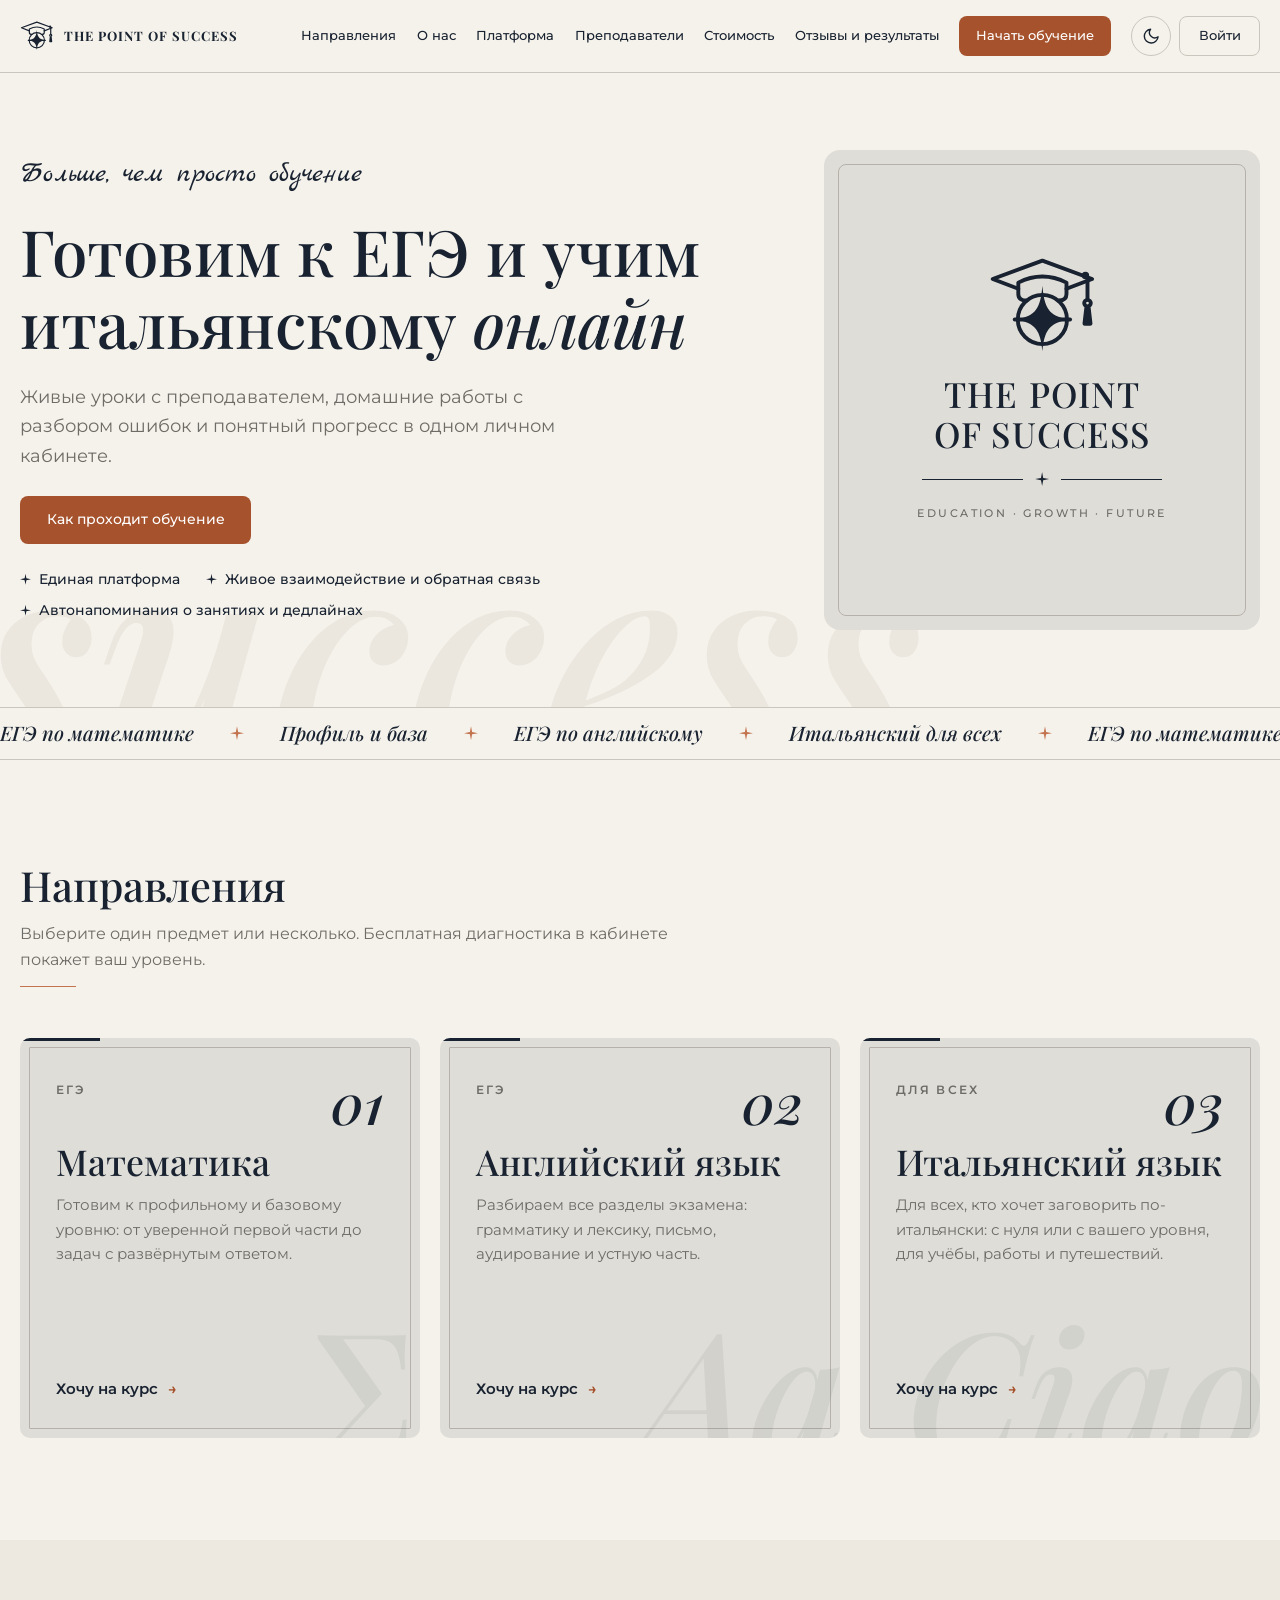
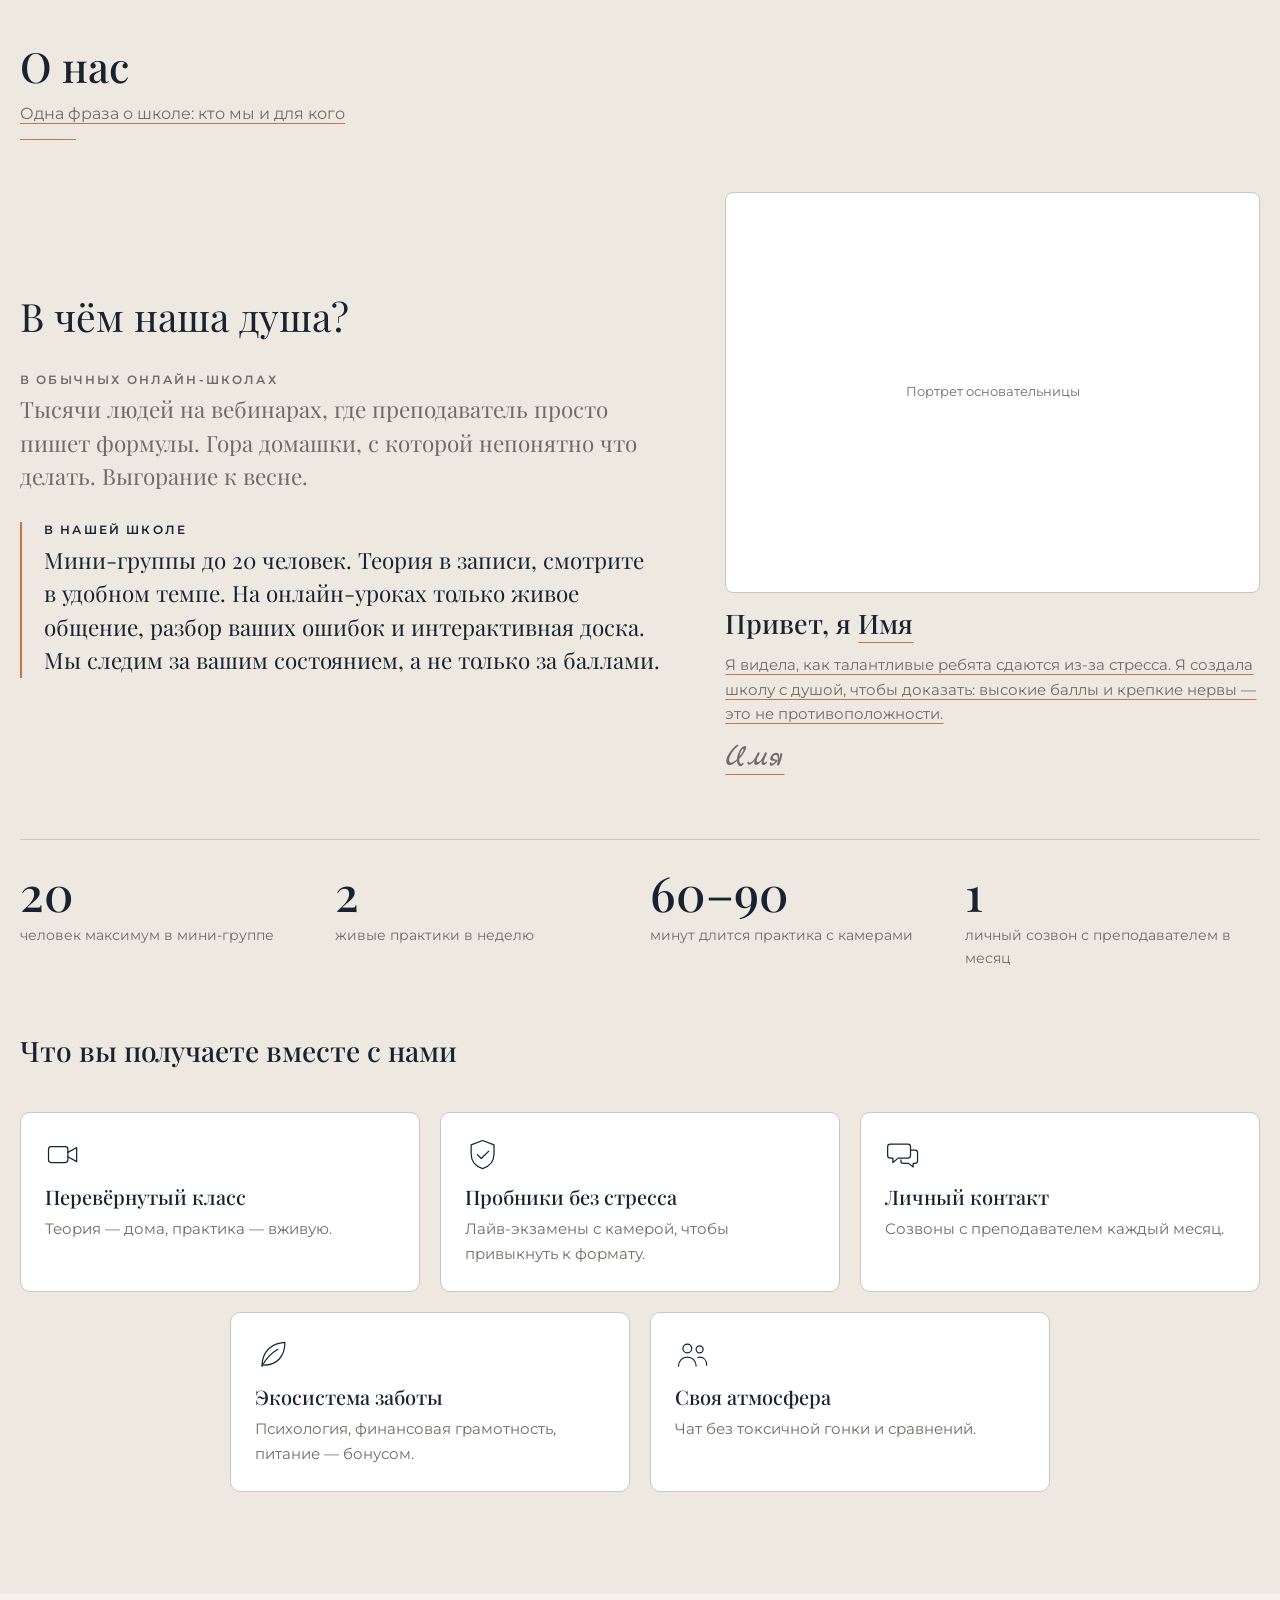
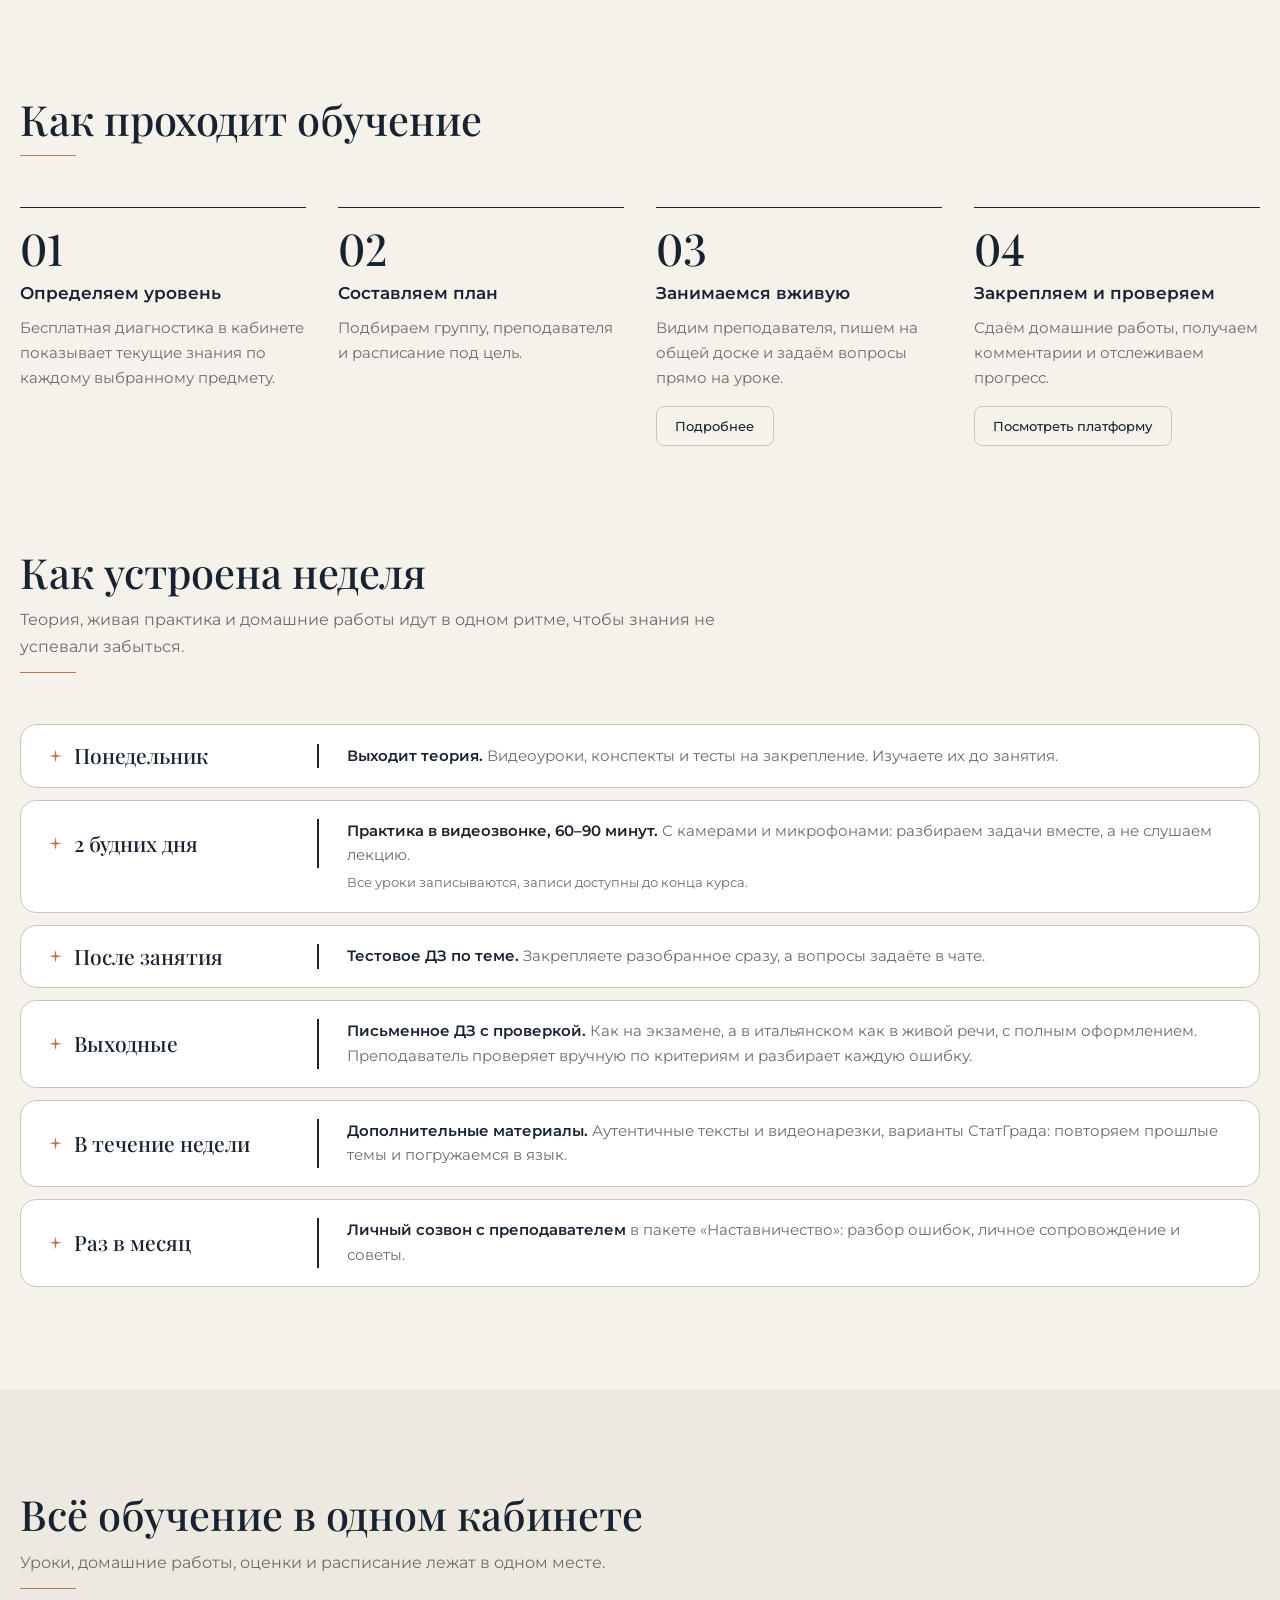
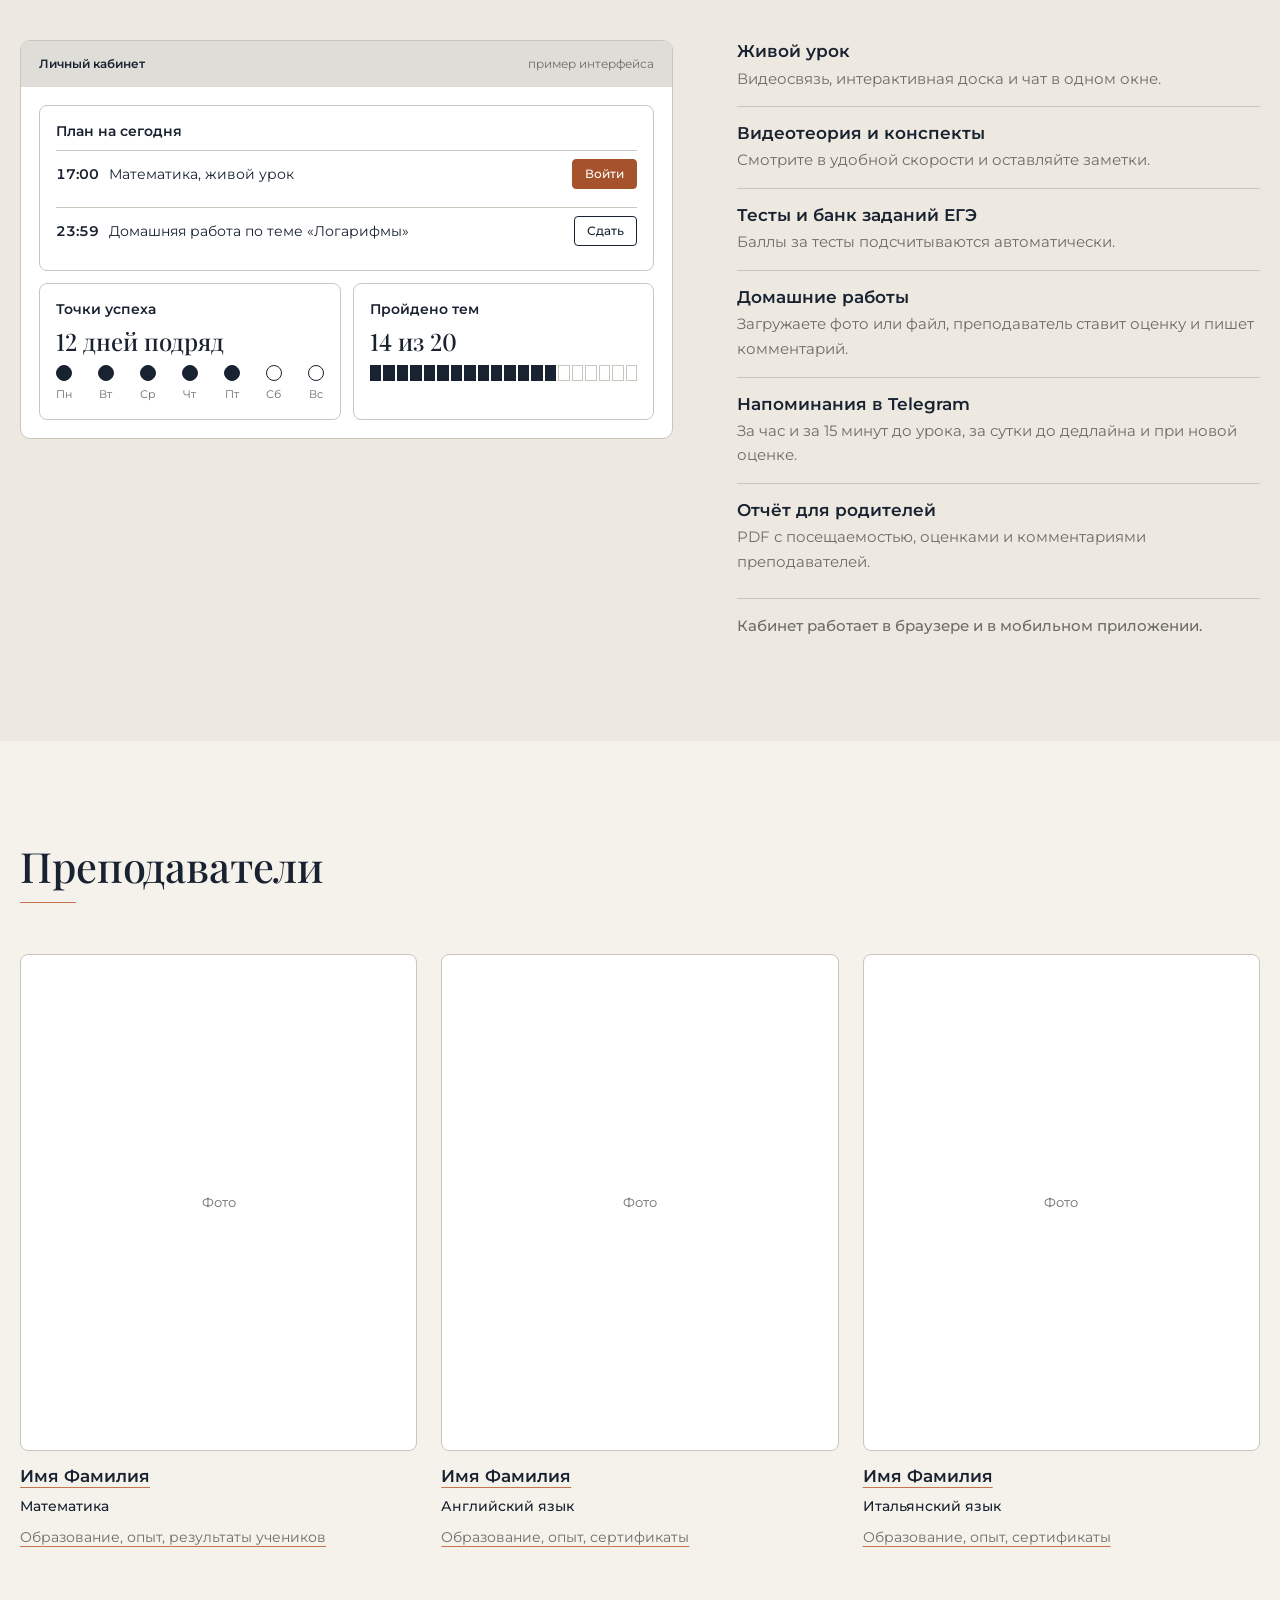
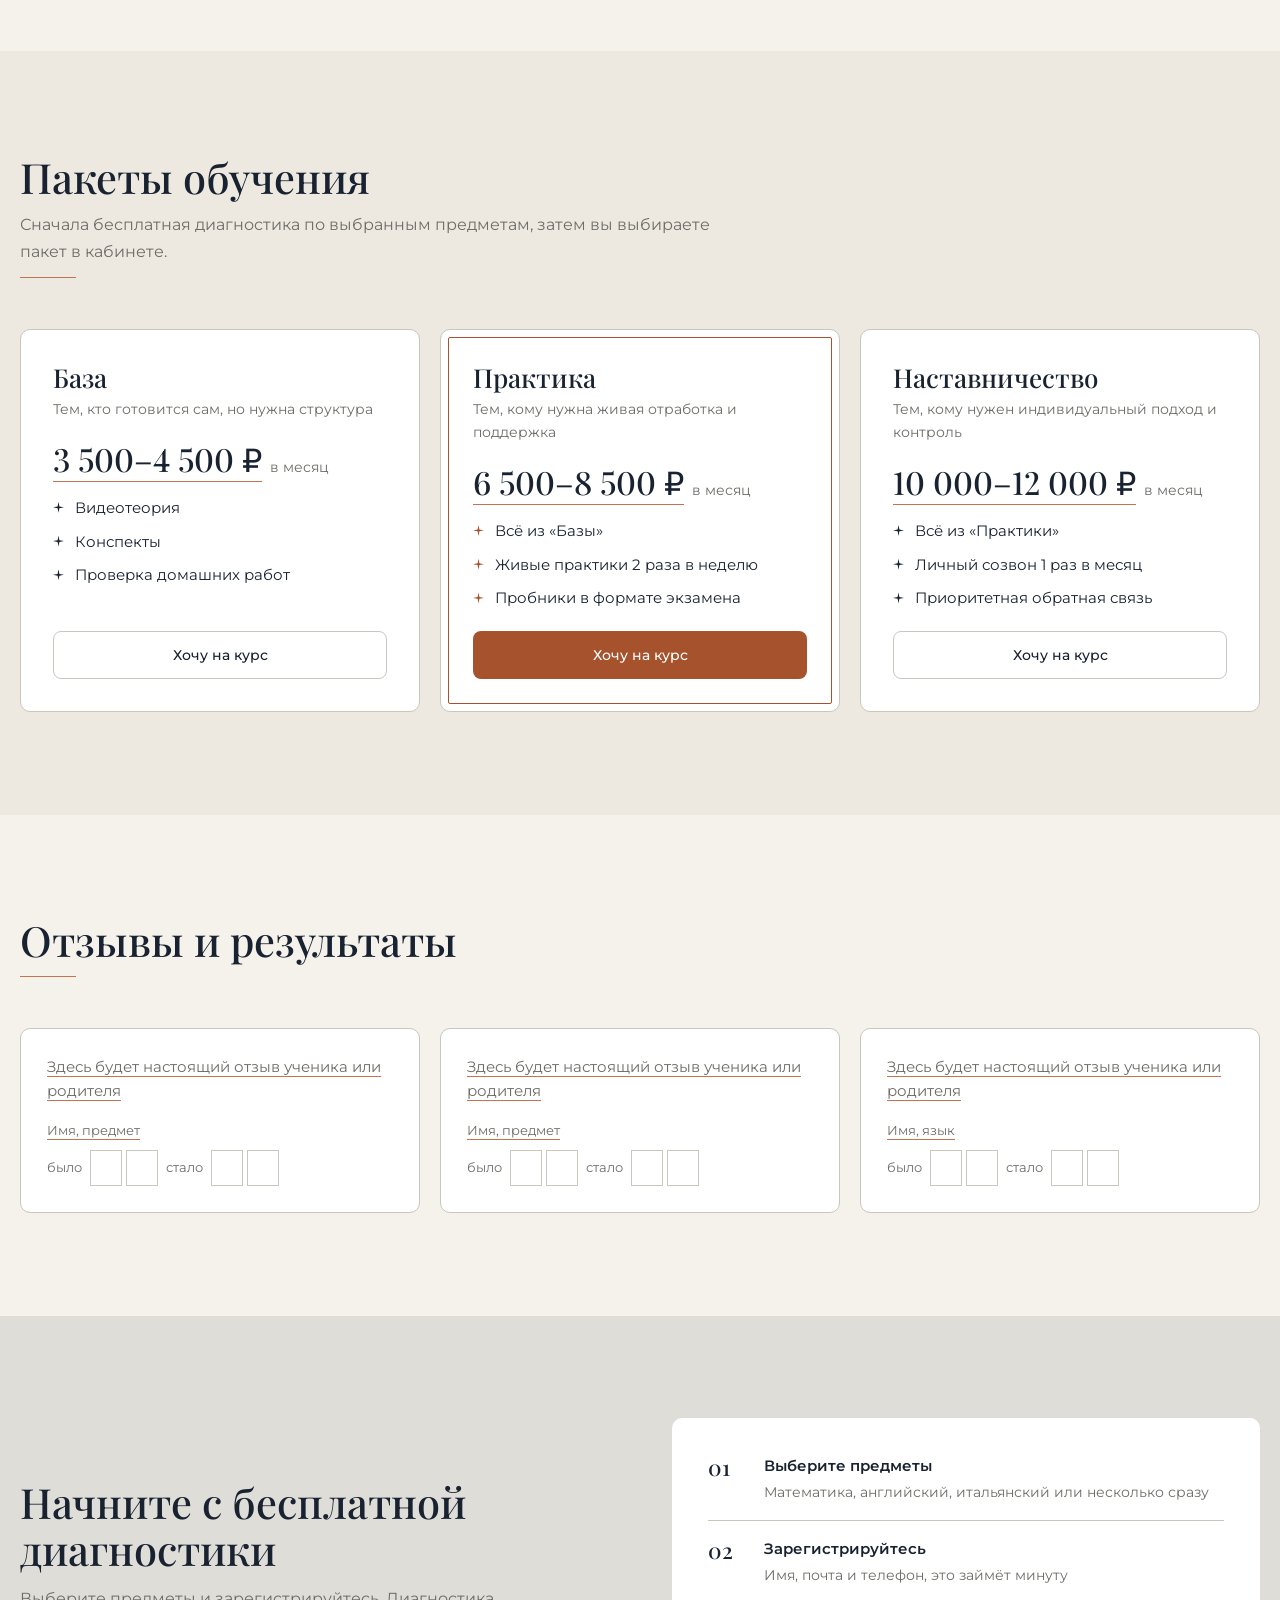
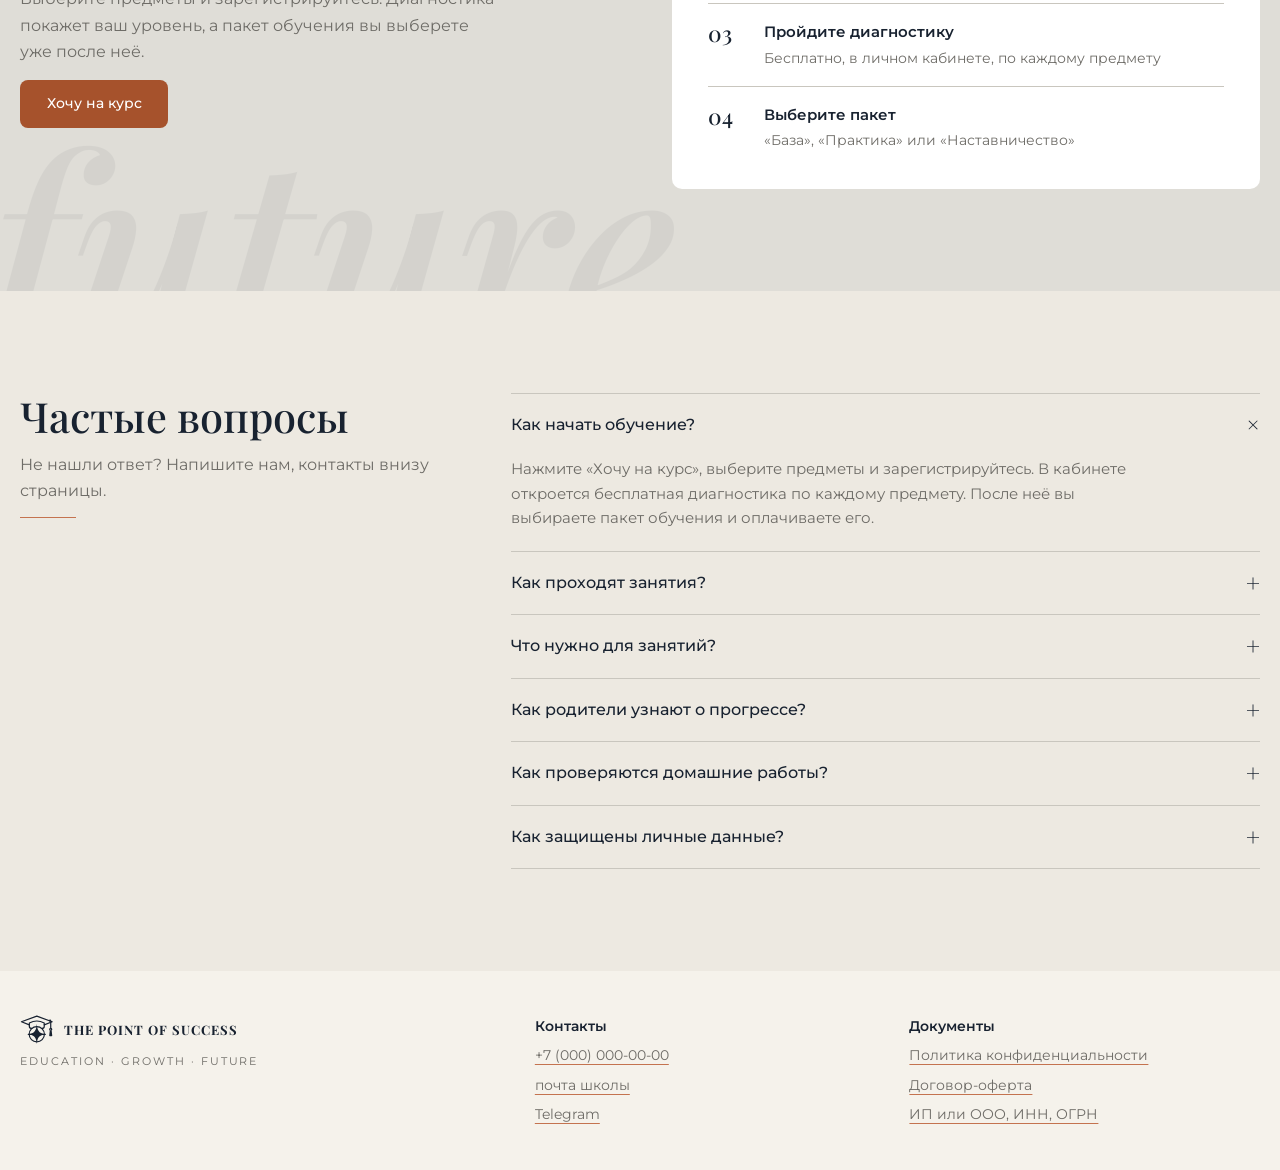
==== index.html @ b795146a "The Point of Success: сайт и кабинет (история очищена перед открытием репозитория 22 ноября 2026) Co" ====
<!doctype html>
<html lang="ru">
<meta charset="utf-8">
<meta name="viewport" content="width=device-width, initial-scale=1, viewport-fit=cover">
<title>The point of Success</title>
<link rel="icon" href="favicon.svg" type="image/svg+xml">
<script src="theme.js"></script>
<meta name="claude:viewport-fit-sides" content="cover">
<meta name="description" content="Онлайн-школа The point of Success: подготовка к ЕГЭ по математике и английскому и итальянский язык для всех на живых уроках с преподавателем.">
<link rel="preconnect" href="https://fonts.googleapis.com">
<link rel="preconnect" href="https://fonts.gstatic.com" crossorigin>
<link rel="stylesheet" href="https://fonts.googleapis.com/css2?family=Marck+Script&family=Montserrat:wght@400;500;600&family=Playfair+Display:ital,wght@0,500;0,700;1,500&display=swap">
<link rel="stylesheet" href="site.css?v=20261119-1">

<svg width="0" height="0" style="position:absolute" aria-hidden="true">
  <!-- логотип: шапочка выпускника, круг со звездой, кисточка (id и класс «crown» остались от прежней короны) -->
  <symbol id="crown" viewBox="-3 -1 106 96"><g fill="none" stroke="currentColor" stroke-width="3.8" stroke-linecap="round" stroke-linejoin="round"><path pathLength="1" d="M26.5 30 1.5 20.5 50 2.5 98.5 20.5 73.5 30"/><path pathLength="1" d="M34.5 41.5Q26.5 41.5 26.5 35V24Q50 12 73.5 24V35Q73.5 41.5 65.5 41.5"/><path pathLength="1" d="M50 36a24 24 0 1 1 0 48a24 24 0 1 1 0-48"/><path pathLength="1" d="M23 60H77"/><path pathLength="1" d="M94 21V40.5"/><circle cx="94" cy="44" r="3.2"/></g><path class="pop" fill="currentColor" d="M50 27C52 49 56 56 75 60C56 64 52 71 50 91C48 71 44 64 25 60C44 56 48 49 50 27Z"/><path class="pop" fill="currentColor" d="M91 48h6l1.8 15.5q.3 2.5-2.3 2.5h-5q-2.6 0-2.3-2.5z"/><circle fill="currentColor" cx="92" cy="17" r="3.6"/></symbol>
</svg>

<header class="header">
  <div class="wrap header-row">
    <a class="logo" href="#top"><svg class="crown" aria-hidden="true"><use href="#crown"/></svg><span>The Point of Success</span></a>
    <nav class="nav" id="nav" aria-label="Разделы сайта">
      <a href="#courses">Направления</a>
      <a href="#about">О нас</a>
      <a href="#platform">Платформа</a>
      <a href="#team">Преподаватели</a>
      <a href="#plans">Стоимость</a>
      <a href="#reviews">Отзывы и результаты</a>
      <a class="btn btn--red" href="#apply">Начать обучение</a>
    </nav>
    <div class="header-actions">
      <button class="theme-btn" type="button" data-theme-toggle aria-label="Сменить тему"><svg class="i-moon" viewBox="0 0 24 24" aria-hidden="true"><path d="M21 12.8A9 9 0 1 1 11.2 3a7 7 0 0 0 9.8 9.8z"/></svg><svg class="i-sun" viewBox="0 0 24 24" aria-hidden="true"><circle cx="12" cy="12" r="4"/><path d="M12 2v2M12 20v2M4.9 4.9l1.4 1.4M17.7 17.7l1.4 1.4M2 12h2M20 12h2M4.9 19.1l1.4-1.4M17.7 6.3l1.4-1.4"/></svg></button>
      <a class="btn btn--line login" href="login.html">Войти</a>
      <button class="burger" id="burger" type="button" aria-expanded="false" aria-controls="nav">Меню</button>
    </div>
  </div>
</header>

<main id="top">
  <section class="hero">
    <div class="wrap hero-grid">
      <div class="hero-copy">
        <p class="slogan">Больше, чем просто обучение</p>
        <h1>Готовим к ЕГЭ и учим итальянскому <em>онлайн</em></h1>
        <p>Живые уроки с преподавателем, домашние работы с разбором ошибок и понятный прогресс в одном личном кабинете.</p>
        <div class="hero-actions">
          <a class="btn btn--red" href="#how-view">Как проходит обучение</a>
        </div>
        <ul class="hero-facts">
          <li><span class="spark"></span>Единая платформа</li>
          <li><span class="spark"></span>Живое взаимодействие и обратная связь</li>
          <li><span class="spark"></span>Автонапоминания о занятиях и дедлайнах</li>
        </ul>
      </div>

      <div class="emblem" id="emblem">
        <svg class="crown crown-draw" viewBox="-3 -1 106 96" aria-hidden="true"><g fill="none" stroke="currentColor" stroke-width="3.8" stroke-linecap="round" stroke-linejoin="round"><path pathLength="1" d="M26.5 30 1.5 20.5 50 2.5 98.5 20.5 73.5 30"/><path pathLength="1" d="M34.5 41.5Q26.5 41.5 26.5 35V24Q50 12 73.5 24V35Q73.5 41.5 65.5 41.5"/><path pathLength="1" d="M50 36a24 24 0 1 1 0 48a24 24 0 1 1 0-48"/><path pathLength="1" d="M23 60H77"/><path pathLength="1" d="M94 21V40.5"/><circle cx="94" cy="44" r="3.2"/></g><path class="pop" fill="currentColor" d="M50 27C52 49 56 56 75 60C56 64 52 71 50 91C48 71 44 64 25 60C44 56 48 49 50 27Z"/><path class="pop" fill="currentColor" d="M91 48h6l1.8 15.5q.3 2.5-2.3 2.5h-5q-2.6 0-2.3-2.5z"/><circle fill="currentColor" cx="92" cy="17" r="3.6"/></svg>
        <p class="emblem-name">The Point<br>of Success</p>
        <div class="rule"><span class="spark"></span></div>
        <p class="emblem-tag">Education · Growth · Future</p>
      </div>
    </div>
  </section>

  <div class="ribbon" aria-hidden="true">
    <div class="ribbon-track" id="ribbon">
      <div class="ribbon-group"><span>ЕГЭ по математике</span><i class="spark"></i><span>Профиль и база</span><i class="spark"></i><span>ЕГЭ по английскому</span><i class="spark"></i><span>Итальянский для всех</span><i class="spark"></i></div>
    </div>
  </div>

  <section class="section" id="courses">
    <div class="wrap">
      <div class="section-head" id="courses-view">
        <h2>Направления</h2>
        <p>Выберите один предмет или несколько. Бесплатная диагностика в кабинете покажет ваш уровень.</p>
      </div>
      <ul class="dirs">
        <li><a class="dir" href="start.html?s=ege-math" data-mark="∑">
          <span class="dir-num" aria-hidden="true">01</span>
          <span class="dir-tag">ЕГЭ</span>
          <h3>Математика</h3>
          <p>Готовим к профильному и базовому уровню: от уверенной первой части до задач с развёрнутым ответом.</p>
          <span class="dir-go">Хочу на курс <i aria-hidden="true">→</i></span>
        </a></li>
        <li><a class="dir" href="start.html?s=ege-eng" data-mark="Aa">
          <span class="dir-num" aria-hidden="true">02</span>
          <span class="dir-tag">ЕГЭ</span>
          <h3>Английский язык</h3>
          <p>Разбираем все разделы экзамена: грамматику и лексику, письмо, аудирование и устную часть.</p>
          <span class="dir-go">Хочу на курс <i aria-hidden="true">→</i></span>
        </a></li>
        <li><a class="dir" href="start.html?s=lang-it" data-mark="Ciao">
          <span class="dir-num" aria-hidden="true">03</span>
          <span class="dir-tag">Для всех</span>
          <h3>Итальянский язык</h3>
          <p>Для всех, кто хочет заговорить по-итальянски: с нуля или с вашего уровня, для учёбы, работы и путешествий.</p>
          <span class="dir-go">Хочу на курс <i aria-hidden="true">→</i></span>
        </a></li>
      </ul>
    </div>
  </section>

  <!-- О нас: тексты заказчика (12 ноября 2026) в прежнем шаблоне. Заглушки .ph: первая фраза (блок 1 не прислан), имя, фото и текст основательницы -->
  <section class="section section--band" id="about">
    <div class="wrap">
      <div class="section-head">
        <h2>О нас</h2>
        <p><span class="ph">Одна фраза о школе: кто мы и для кого</span></p>
      </div>
      <div class="about">
        <div class="about-text">
          <p class="about-lead">В чём наша душа?</p>
          <p><span class="about-label">В обычных онлайн-школах</span>Тысячи людей на вебинарах, где преподаватель просто пишет формулы. Гора домашки, с которой непонятно что делать. Выгорание к весне.</p>
          <p class="about-us"><span class="about-label">В нашей школе</span>Мини-группы до 20 человек. Теория в записи, смотрите в удобном темпе. На онлайн-уроках только живое общение, разбор ваших ошибок и интерактивная доска. Мы следим за вашим состоянием, а не только за баллами.</p>
        </div>
        <div class="about-founder about-photo">
          <div class="photo">Портрет основательницы</div>
          <h3>Привет, я <span class="ph">Имя</span></h3>
          <p><span class="ph">Я видела, как талантливые ребята сдаются из-за стресса. Я создала школу с душой, чтобы доказать: высокие баллы и крепкие нервы — это не противоположности.</span></p>
          <p class="about-sign"><span class="ph">Имя</span></p>
        </div>
      </div>
      <ul class="about-facts">
        <li><b>20</b><span>человек максимум в мини-группе</span></li>
        <li><b>2</b><span>живые практики в неделю</span></li>
        <li><b>60–90</b><span>минут длится практика с камерами</span></li>
        <li><b>1</b><span>личный созвон с преподавателем в месяц</span></li>
      </ul>
      <h3 class="about-values-title">Что вы получаете вместе с нами</h3>
      <ul class="about-values">
        <li><svg viewBox="0 0 40 40" aria-hidden="true"><rect x="4" y="11" width="22" height="18" rx="3"/><path d="M26 17.5 36 12v16l-10-5.5"/></svg><h3>Перевёрнутый класс</h3><p>Теория — дома, практика — вживую.</p></li>
        <li><svg viewBox="0 0 40 40" aria-hidden="true"><path d="M20 4 33 9v10c0 8.5-5.6 14.4-13 17-7.4-2.6-13-8.5-13-17V9z"/><path d="m14 20 4.5 4.5L27 16"/></svg><h3>Пробники без стресса</h3><p>Лайв-экзамены с камерой, чтобы привыкнуть к формату.</p></li>
        <li><svg viewBox="0 0 40 40" aria-hidden="true"><path d="M6 8h20a3 3 0 0 1 3 3v10a3 3 0 0 1-3 3H15l-6 5v-5H6a3 3 0 0 1-3-3V11a3 3 0 0 1 3-3z"/><path d="M29 15h5a3 3 0 0 1 3 3v9a3 3 0 0 1-3 3h-2v4l-5-4h-6a3 3 0 0 1-3-3v-1"/></svg><h3>Личный контакт</h3><p>Созвоны с преподавателем каждый месяц.</p></li>
        <li><svg viewBox="0 0 40 40" aria-hidden="true"><path d="M8 33C8 17 18 7 34 6c0 16-9 26-24 26"/><path d="M8 33c5-9 11-15 18-19"/></svg><h3>Экосистема заботы</h3><p>Психология, финансовая грамотность, питание — бонусом.</p></li>
        <li><svg viewBox="0 0 40 40" aria-hidden="true"><circle cx="14" cy="13" r="5"/><path d="M4 33c0-6 4.5-10 10-10s10 4 10 10"/><circle cx="28" cy="14" r="4"/><path d="M26 23.3c.6-.2 1.3-.3 2-.3 4.7 0 8 3.4 8 9"/></svg><h3>Своя атмосфера</h3><p>Чат без токсичной гонки и сравнений.</p></li>
      </ul>
    </div>
  </section>

  <section class="section" id="how">
    <div class="wrap">
      <div class="section-head" id="how-view">
        <h2>Как проходит обучение</h2>
      </div>
      <ol class="steps">
        <li><span class="num">01</span><h3>Определяем уровень</h3><p>Бесплатная диагностика в кабинете показывает текущие знания по каждому выбранному предмету.</p></li>
        <li><span class="num">02</span><h3>Составляем план</h3><p>Подбираем группу, преподавателя и расписание под цель.</p></li>
        <li><span class="num">03</span><h3>Занимаемся вживую</h3><p>Видим преподавателя, пишем на общей доске и задаём вопросы прямо на уроке.</p><a class="btn btn--line steps-more" href="#week">Подробнее</a></li>
        <li><span class="num">04</span><h3>Закрепляем и проверяем</h3><p>Сдаём домашние работы, получаем комментарии и отслеживаем прогресс.</p><a class="btn btn--line steps-more" href="#platform-view">Посмотреть платформу</a></li>
      </ol>
    </div>
  </section>

  <section class="section section--follow" id="week">
    <div class="wrap">
      <div class="section-head">
        <h2>Как устроена неделя</h2>
        <p>Теория, живая практика и домашние работы идут в одном ритме, чтобы знания не успевали забыться.</p>
      </div>
      <ol class="week">
        <li><span class="week-when"><i class="spark"></i>Понедельник</span><p><b>Выходит теория.</b> Видеоуроки, конспекты и тесты на закрепление. Изучаете их до занятия.</p></li>
        <li><span class="week-when"><i class="spark"></i>2 будних дня</span><p><b>Практика в видеозвонке, 60–90 минут.</b> С камерами и микрофонами: разбираем задачи вместе, а не слушаем лекцию.</p><small class="week-note">Все уроки записываются, записи доступны до конца курса.</small></li>
        <li><span class="week-when"><i class="spark"></i>После занятия</span><p><b>Тестовое ДЗ по теме.</b> Закрепляете разобранное сразу, а вопросы задаёте в чате.</p></li>
        <li><span class="week-when"><i class="spark"></i>Выходные</span><p><b>Письменное ДЗ с проверкой.</b> Как на экзамене, а в итальянском как в живой речи, с полным оформлением. Преподаватель проверяет вручную по критериям и разбирает каждую ошибку.</p></li>
        <li><span class="week-when"><i class="spark"></i>В течение недели</span><p><b>Дополнительные материалы.</b> Аутентичные тексты и видеонарезки, варианты СтатГрада: повторяем прошлые темы и погружаемся в язык.</p></li>
        <li><span class="week-when"><i class="spark"></i>Раз в месяц</span><p><b>Личный созвон с преподавателем</b> в пакете «Наставничество»: разбор ошибок, личное сопровождение и советы.</p></li>
      </ol>
    </div>
  </section>

  <section class="section section--band" id="platform">
    <div class="wrap">
      <div class="section-head" id="platform-view">
        <h2>Всё обучение в одном кабинете</h2>
        <p>Уроки, домашние работы, оценки и расписание лежат в одном месте.</p>
      </div>
      <div class="platform">
        <figure class="mock" aria-label="Пример интерфейса личного кабинета">
          <div class="mock-bar"><b>Личный кабинет</b><span>пример интерфейса</span></div>
          <div class="mock-body">
            <div class="tile tile--wide">
              <h3>План на сегодня</h3>
              <div class="lesson"><span><time>17:00</time>Математика, живой урок</span><span class="chip">Войти</span></div>
              <div class="lesson"><span><time>23:59</time>Домашняя работа по теме «Логарифмы»</span><span class="chip chip--plain">Сдать</span></div>
            </div>
            <div class="tile">
              <h3>Точки успеха</h3>
              <span class="big">12 дней подряд</span>
              <ul class="streak">
                <li class="on"><i></i>Пн</li><li class="on"><i></i>Вт</li><li class="on"><i></i>Ср</li><li class="on"><i></i>Чт</li><li class="on"><i></i>Пт</li><li><i></i>Сб</li><li><i></i>Вс</li>
              </ul>
            </div>
            <div class="tile">
              <h3>Пройдено тем</h3>
              <span class="big">14 из 20</span>
              <div class="strip"><i class="on"></i><i class="on"></i><i class="on"></i><i class="on"></i><i class="on"></i><i class="on"></i><i class="on"></i><i class="on"></i><i class="on"></i><i class="on"></i><i class="on"></i><i class="on"></i><i class="on"></i><i class="on"></i><i></i><i></i><i></i><i></i><i></i><i></i></div>
            </div>
          </div>
        </figure>

        <div class="features">
          <ul>
            <li><h3>Живой урок</h3><p>Видеосвязь, интерактивная доска и чат в одном окне.</p></li>
            <li><h3>Видеотеория и конспекты</h3><p>Смотрите в удобной скорости и оставляйте заметки.</p></li>
            <li><h3>Тесты и банк заданий ЕГЭ</h3><p>Баллы за тесты подсчитываются автоматически.</p></li>
            <li><h3>Домашние работы</h3><p>Загружаете фото или файл, преподаватель ставит оценку и пишет комментарий.</p></li>
            <li><h3>Напоминания в Telegram</h3><p>За час и за 15 минут до урока, за сутки до дедлайна и при новой оценке.</p></li>
            <li><h3>Отчёт для родителей</h3><p>PDF с посещаемостью, оценками и комментариями преподавателей.</p></li>
          </ul>
          <p class="features-note">Кабинет работает в браузере и в мобильном приложении.</p>
        </div>
      </div>
    </div>
  </section>

  <section class="section" id="team">
    <div class="wrap">
      <div class="section-head">
        <h2>Преподаватели</h2>
      </div>
      <ul class="team">
        <li><div class="photo">Фото</div><h3><span class="ph">Имя Фамилия</span></h3><p class="subject">Математика</p><p><span class="ph">Образование, опыт, результаты учеников</span></p></li>
        <li><div class="photo">Фото</div><h3><span class="ph">Имя Фамилия</span></h3><p class="subject">Английский язык</p><p><span class="ph">Образование, опыт, сертификаты</span></p></li>
        <li><div class="photo">Фото</div><h3><span class="ph">Имя Фамилия</span></h3><p class="subject">Итальянский язык</p><p><span class="ph">Образование, опыт, сертификаты</span></p></li>
      </ul>
    </div>
  </section>

  <section class="section section--band" id="plans">
    <div class="wrap">
      <div class="section-head">
        <h2>Пакеты обучения</h2>
        <p>Сначала бесплатная диагностика по выбранным предметам, затем вы выбираете пакет в кабинете.</p>
      </div>
      <div class="plans">
        <article class="plan">
          <div class="plan-top"><h3>База</h3><p>Тем, кто готовится сам, но нужна структура</p></div>
          <p class="price"><span class="ph">3 500–4 500 ₽</span> <small>в месяц</small></p>
          <ul>
            <li>Видеотеория</li>
            <li>Конспекты</li>
            <li>Проверка домашних работ</li>
          </ul>
          <a class="btn btn--line" href="start.html">Хочу на курс</a>
        </article>
        <article class="plan plan--main">
          <div class="plan-top"><h3>Практика</h3><p>Тем, кому нужна живая отработка и поддержка</p></div>
          <p class="price"><span class="ph">6 500–8 500 ₽</span> <small>в месяц</small></p>
          <ul>
            <li>Всё из «Базы»</li>
            <li>Живые практики 2 раза в неделю</li>
            <li>Пробники в формате экзамена</li>
          </ul>
          <a class="btn btn--cream" href="start.html">Хочу на курс</a>
        </article>
        <article class="plan">
          <div class="plan-top"><h3>Наставничество</h3><p>Тем, кому нужен индивидуальный подход и контроль</p></div>
          <p class="price"><span class="ph">10 000–12 000 ₽</span> <small>в месяц</small></p>
          <ul>
            <li>Всё из «Практики»</li>
            <li>Личный созвон 1 раз в месяц</li>
            <li>Приоритетная обратная связь</li>
          </ul>
          <a class="btn btn--line" href="start.html">Хочу на курс</a>
        </article>
      </div>
    </div>
  </section>

  <section class="section" id="reviews">
    <div class="wrap">
      <div class="section-head">
        <h2>Отзывы и результаты</h2>
      </div>
      <ul class="reviews">
        <li><p><span class="ph">Здесь будет настоящий отзыв ученика или родителя</span></p><div class="score"><span class="ph">Имя, предмет</span> было <span class="cells"><span class="cell"></span><span class="cell"></span></span> стало <span class="cells"><span class="cell"></span><span class="cell"></span></span></div></li>
        <li><p><span class="ph">Здесь будет настоящий отзыв ученика или родителя</span></p><div class="score"><span class="ph">Имя, предмет</span> было <span class="cells"><span class="cell"></span><span class="cell"></span></span> стало <span class="cells"><span class="cell"></span><span class="cell"></span></span></div></li>
        <li><p><span class="ph">Здесь будет настоящий отзыв ученика или родителя</span></p><div class="score"><span class="ph">Имя, язык</span> было <span class="cells"><span class="cell"></span><span class="cell"></span></span> стало <span class="cells"><span class="cell"></span><span class="cell"></span></span></div></li>
      </ul>
    </div>
  </section>

  <section class="section apply" id="apply">
    <div class="wrap apply-grid">
      <div class="apply-copy">
        <h2>Начните с бесплатной диагностики</h2>
        <p>Выберите предметы и зарегистрируйтесь. Диагностика покажет ваш уровень, а пакет обучения вы выберете уже после неё.</p>
        <div><a class="btn btn--cream" href="start.html">Хочу на курс</a></div>
      </div>
      <ol class="path">
        <li><b>Выберите предметы</b><span>Математика, английский, итальянский или несколько сразу</span></li>
        <li><b>Зарегистрируйтесь</b><span>Имя, почта и телефон, это займёт минуту</span></li>
        <li><b>Пройдите диагностику</b><span>Бесплатно, в личном кабинете, по каждому предмету</span></li>
        <li><b>Выберите пакет</b><span>«База», «Практика» или «Наставничество»</span></li>
      </ol>
    </div>
  </section>

  <section class="section section--band" id="faq">
    <div class="wrap faq-grid">
      <div class="section-head">
        <h2>Частые вопросы</h2>
        <p>Не нашли ответ? Напишите нам, контакты внизу страницы.</p>
      </div>
      <div class="faq">
        <details open><summary>Как начать обучение?</summary><p>Нажмите «Хочу на курс», выберите предметы и зарегистрируйтесь. В кабинете откроется бесплатная диагностика по каждому предмету. После неё вы выбираете пакет обучения и оплачиваете его.</p></details>
        <details><summary>Как проходят занятия?</summary><p>Уроки идут вживую в личном кабинете. Вы видите преподавателя, работаете на общей доске и задаёте вопросы голосом или в чате.</p></details>
        <details><summary>Что нужно для занятий?</summary><p>Компьютер, планшет или телефон со стабильным интернетом, камера и микрофон. Устанавливать программы на компьютер не нужно.</p></details>
        <details><summary>Как родители узнают о прогрессе?</summary><p>Ученик формирует в кабинете PDF-отчёт с посещаемостью, средним баллом и комментариями преподавателей и пересылает его родителям.</p></details>
        <details><summary>Как проверяются домашние работы?</summary><p>Тесты проверяются автоматически. Развёрнутые решения вы загружаете фото или файлом, а преподаватель ставит оценку и пишет комментарий.</p></details>
        <details><summary>Как защищены личные данные?</summary><p>Данные обрабатываются в соответствии с 152-ФЗ и хранятся в зашифрованном виде. Ученик видит только свои данные. За учеников младше 18 лет согласие даёт родитель или законный представитель.</p></details>
      </div>
    </div>
  </section>
</main>

<footer class="footer">
  <div class="wrap footer-grid">
    <div>
      <a class="logo" href="#top"><svg class="crown" aria-hidden="true"><use href="#crown"/></svg><span>The Point of Success</span></a>
      <span class="footer-tag">Education · Growth · Future</span>
    </div>
    <div>
      <b>Контакты</b>
      <span><span class="ph">+7 (000) 000-00-00</span></span>
      <span><span class="ph">почта школы</span></span>
      <span><span class="ph">Telegram</span></span>
    </div>
    <div>
      <b>Документы</b>
      <span><span class="ph">Политика конфиденциальности</span></span>
      <span><span class="ph">Договор-оферта</span></span>
      <span><span class="ph">ИП или ООО, ИНН, ОГРН</span></span>
    </div>
  </div>
</footer>

<script src="motion.js"></script>
<script src="cursor-trail.js"></script>
<script src="bee-cursor.js?v=20261119-2"></script>
<script>
  var calm = window.matchMedia("(prefers-reduced-motion: reduce)").matches;
  var header = document.querySelector(".header");
  window.addEventListener("scroll", function () { header.classList.toggle("scrolled", window.scrollY > 8); }, { passive: true });

  var ribbon = document.getElementById("ribbon");
  for (var copy = 0; copy < 3; copy++) ribbon.appendChild(ribbon.firstElementChild.cloneNode(true));

  if (!calm && "IntersectionObserver" in window) {
    var observer = new IntersectionObserver(function (entries) {
      entries.forEach(function (entry) {
        if (!entry.isIntersecting) return;
        entry.target.classList.add("in");
        observer.unobserve(entry.target);
      });
    });
    document.querySelectorAll(".section-head, .about-text, .about-photo, .about-facts li, .about-values li, .dirs li, .steps li, .week li, .mock, .features li, .team li, .plan, .reviews li, .faq details, .apply-copy, .path").forEach(function (item) {
      var position = Array.prototype.indexOf.call(item.parentNode.children, item);
      item.style.setProperty("--d", Math.min(position, 5) * 80 + "ms");
      observer.observe(item);
    });
  }

  var emblem = document.getElementById("emblem");
  if (!calm && window.matchMedia("(hover: hover)").matches) {
    emblem.addEventListener("pointermove", function (event) {
      var box = emblem.getBoundingClientRect();
      emblem.style.setProperty("--ry", ((event.clientX - box.left) / box.width - .5) * 7 + "deg");
      emblem.style.setProperty("--rx", (.5 - (event.clientY - box.top) / box.height) * 7 + "deg");
    });
    emblem.addEventListener("pointerleave", function () {
      emblem.style.removeProperty("--rx");
      emblem.style.removeProperty("--ry");
    });
  }

  var burger = document.getElementById("burger");
  var nav = document.getElementById("nav");
  burger.addEventListener("click", function () {
    var open = nav.classList.toggle("open");
    burger.setAttribute("aria-expanded", String(open));
  });
  document.addEventListener("click", function (event) {
    if (!nav.classList.contains("open") || event.target.closest("#nav, #burger")) return;
    nav.classList.remove("open");
    burger.setAttribute("aria-expanded", "false");
  });
  document.querySelectorAll('a[href^="#"]').forEach(function (link) {
    link.addEventListener("click", function (event) {
      var target = document.getElementById(link.getAttribute("href").slice(1));
      if (!target) return;
      event.preventDefault();
      target.scrollIntoView();
      nav.classList.remove("open");
      burger.setAttribute("aria-expanded", "false");
    });
  });
</script>
---- site.css ----
/* Layout: светлый фон, тёмно-синие заголовки, терракотовые кнопки, тонкие линии и много воздуха (палитра с 18 ноября 2026) */
:root {
  --bg: #f5f2eb;
  --band: #ede9e1;
  --surface: #ffffff;
  --fg: #182230;
  --muted: #6e6c67;
  --line: #c9c6be;
  --wine: #182230;
  --red: #a6522c;
  --gold: #c4734f;
  --navy: #a6522c;
  --cream: #f5f2eb;
  --cream-soft: rgba(245, 242, 235, .78);
  --cream-line: rgba(245, 242, 235, .26);
  --mark: #f2ddd3;
  --font-display: "Playfair Display", Georgia, "Times New Roman", serif;
  --font-body: "Montserrat", "Segoe UI", Arial, sans-serif;
  --font-hand: "Marck Script", "Segoe Script", cursive;
  --spark: polygon(50% 0, 58% 42%, 100% 50%, 58% 58%, 50% 100%, 42% 58%, 0 50%, 42% 42%);
  --velvet: #dfddd7;
  --emblem: #dfddd7;
  --watermark: #ebe7df;
  --emblem-line: #b5b0aa;
  --ease: cubic-bezier(.2, .75, .2, 1);
  interpolate-size: allow-keywords;
  --brand: #182230;
  --accent: #a6522c;
  --on-accent: #ffffff;
  --ribbon: #f5f2eb;
  --on-mark: #182230;
  color-scheme: light;
}
:root[data-theme="dark"] {
  --bg: #1a1512; --band: #201a16; --surface: #231d19; --fg: #eae5dc; --muted: #a69f95; --line: #453b33;
  --wine: #eae5dc; --red: #d07a50; --navy: #b55a30; --gold: #c97a52; --brand: #3a3029; --accent: #b55a30; --on-accent: #f5f2eb; --watermark: #241e19;
  --velvet: #2b241e; --emblem: #2b241e; --emblem-line: #eae5dc; --ribbon: #2b241e; --mark: #3a2a20; --on-mark: #eae5dc;
  color-scheme: dark;
}

* { box-sizing: border-box; }
html { font-size: clamp(16px, 8px + .6vw, 22px); scroll-behavior: smooth; }
body { margin: 0; background: var(--bg); color: var(--fg); font: 400 .9375rem/1.65 var(--font-body); }
body::before { content: ""; position: fixed; inset: 0 0 auto; height: env(safe-area-inset-top, 0px); z-index: 30; background: var(--bg); }
h1, h2, h3, p, ul, ol, figure { margin: 0; padding: 0; }
ul, ol { list-style: none; }
h1, h2 { font-family: var(--font-display); font-weight: 500; line-height: 1.12; color: var(--wine); text-wrap: balance; overflow-wrap: break-word; }
h1 { font-size: clamp(2.2rem, 1.4rem + 3.4vw, 4rem); }
h1 em { font-weight: 500; }
h2 { font-size: clamp(1.75rem, 1.4rem + 1.5vw, 2.75rem); }
h3 { font-size: 1.0625rem; font-weight: 600; line-height: 1.3; }
a { color: inherit; }
:focus-visible { outline: 2px solid var(--navy); outline-offset: 2px; }
[id] { scroll-margin-top: 84px; }
#platform-view, #courses-view, #how-view { scroll-margin-top: 104px; }

.wrap {
  width: 100%; max-width: 84rem; margin-inline: auto;
  padding-left: max(20px, env(safe-area-inset-left, 0px));
  padding-right: max(20px, env(safe-area-inset-right, 0px));
}
.section { padding-block: clamp(64px, 8vw, 112px); }
.section--band { background: var(--band); }
.section-head { display: grid; gap: 12px; max-width: 44rem; margin-bottom: clamp(32px, 4vw, 52px); }
.section-head p { color: var(--muted); font-size: 1rem; }

.spark { display: inline-block; flex: none; width: 14px; height: 14px; background: var(--wine); clip-path: var(--spark); }

.btn {
  display: inline-flex; align-items: center; justify-content: center; min-height: 3rem; padding: .65rem 1.6rem;
  border: 1px solid transparent; border-radius: 8px; font: 500 .875rem/1.2 var(--font-body);
  text-decoration: none; text-align: center; cursor: pointer;
  position: relative; overflow: hidden; isolation: isolate;
  transition: transform .2s var(--ease), box-shadow .25s ease, color .25s ease, border-color .25s ease;
}
.btn:active { transform: scale(.96); box-shadow: none; transition-duration: .07s; }
.btn--red { background: var(--accent); color: var(--on-accent); }
.btn--red::after { content: ""; position: absolute; inset: 0; z-index: -1; background: linear-gradient(105deg, transparent 32%, rgba(255, 255, 255, .5) 50%, transparent 68%); transform: translateX(-120%); transition: transform .75s var(--ease); }
.btn--line { border-color: var(--line); color: var(--wine); background: transparent; }
.btn--line::before { content: ""; position: absolute; inset: 0; z-index: -1; background: var(--brand); transform: scaleX(0); transform-origin: left; transition: transform .35s var(--ease); }
.btn--cream { background: var(--accent); color: var(--on-accent); }
.ripple { position: absolute; z-index: -1; border-radius: 50%; background: rgba(207, 122, 94, .42); transform: scale(0); pointer-events: none; animation: ripple .6s ease-out; }

/* заглушка: всё, что выделено, заменяется на реальные данные */
.ph { color: inherit; text-decoration: underline solid var(--gold) 1px; text-underline-offset: .28em; }
.team p:last-child .ph, .reviews p .ph, .footer .ph { color: var(--muted); }

.cells { display: inline-flex; gap: 4px; }
.cell {
  display: inline-grid; place-items: center; width: 2rem; height: 2.3rem;
  border: 1px solid var(--line);
  font: 500 1.125rem/1 var(--font-display); font-variant-numeric: lining-nums; color: var(--wine);
}

/* шапка */
.header { position: sticky; top: env(safe-area-inset-top, 0px); z-index: 20; background: var(--bg); border-bottom: 1px solid var(--line); }
.header-row { display: flex; align-items: center; justify-content: space-between; gap: 20px; min-height: 4.5rem; }
.logo { display: inline-flex; align-items: center; gap: 10px; color: var(--wine); font: 700 .8125rem/1.15 var(--font-display); letter-spacing: .08em; text-transform: uppercase; text-decoration: none; white-space: nowrap; }
.crown { flex: none; width: 2.1rem; height: 1.9rem; }
.nav { display: flex; align-items: center; gap: clamp(14px, 1.6vw, 22px); margin-left: auto; }
.nav a:not(.btn) { text-decoration: none; font-weight: 500; font-size: .8125rem; }
.nav a:not(.btn):hover { color: var(--wine); }
.nav .btn { min-height: 2.5rem; padding: .5rem 1rem; font-size: .8125rem; }
.header-actions { display: flex; align-items: center; gap: 8px; }
.login { min-height: 2.5rem; padding: .5rem 1.15rem; font-size: .8125rem; }
.burger { display: none; min-height: 40px; padding: 8px 14px; border: 1px solid var(--line); border-radius: 8px; background: transparent; color: var(--fg); font: 500 .8125rem var(--font-body); cursor: pointer; }

/* первый экран */
.hero-grid { display: grid; grid-template-columns: minmax(0, 1.25fr) minmax(0, .75fr); gap: clamp(32px, 6vw, 88px); align-items: center; padding-block: clamp(48px, 6vw, 88px); }
.hero-copy { display: grid; gap: 24px; min-width: 0; justify-items: start; }
.slogan { font: 400 clamp(1.375rem, 1.2rem + .7vw, 1.75rem)/1.2 var(--font-hand); color: var(--wine); }
.hero-copy > p:not(.slogan) { font-size: clamp(1rem, .95rem + .3vw, 1.125rem); color: var(--muted); max-width: 34rem; }
.hero-actions { display: flex; flex-wrap: wrap; gap: 12px; }
.hero-facts { display: flex; flex-wrap: wrap; gap: 8px 26px; font-weight: 500; font-size: .875rem; }
.hero-facts li { display: flex; align-items: center; gap: 8px; }
.hero-facts .spark { width: 11px; height: 11px; }

.emblem { display: grid; justify-items: center; align-content: center; gap: 1.15rem; min-width: 0; min-height: 30rem; padding: 3rem 1.75rem; background: var(--emblem); color: var(--wine); text-align: center; border-radius: 16px; }
/* внутренняя рамка эмблемы, со скруглёнными углами, как у кнопок */
.emblem::before { content: ""; position: absolute; inset: 14px; border: 1px solid var(--emblem-line); border-radius: 8px; pointer-events: none; }
.emblem .crown { width: 6.8rem; height: 6.15rem; color: var(--wine); }
.emblem-name { font: 500 clamp(1.625rem, 1.3rem + 1.1vw, 2.25rem)/1.14 var(--font-display); letter-spacing: .03em; text-transform: uppercase; }
.rule { display: flex; align-items: center; gap: 12px; width: min(100%, 15rem); }
.rule::before, .rule::after { content: ""; flex: 1; height: 1px; background: currentColor; }
.rule .spark { background: currentColor; }
.emblem-tag { color: var(--muted); font-size: .6875rem; font-weight: 500; letter-spacing: .22em; text-transform: uppercase; }

/* направления */
.dirs { display: grid; grid-template-columns: repeat(3, minmax(0, 1fr)); gap: 20px; }
.dirs li { display: grid; min-width: 0; }
/* бордовые квадраты в стиле эмблемы: бархатный фон, тонкая золотая рамка, крупный полупрозрачный знак предмета */
.dir { position: relative; display: flex; flex-direction: column; gap: 12px; aspect-ratio: 1 / 1; min-width: 0; padding: clamp(26px, 2.8vw, 44px); overflow: hidden; border-radius: 10px; background: var(--velvet); color: var(--wine); text-decoration: none; outline: 1px solid var(--emblem-line); outline-offset: -10px; }
.dir::before { content: ""; position: absolute; inset: 0 0 auto; height: 3px; background: var(--wine); transform: scaleX(.2); transform-origin: left; }
.dir::after { content: attr(data-mark); position: absolute; right: -.04em; bottom: -.22em; font: italic 500 clamp(7rem, 4rem + 9vw, 15rem)/1 var(--font-display); color: var(--wine); opacity: .06; pointer-events: none; white-space: nowrap; }
.dir-num { position: absolute; top: clamp(26px, 2.8vw, 44px); right: clamp(26px, 2.8vw, 44px); font: italic 500 clamp(2.5rem, 1.9rem + 2vw, 4.5rem)/1 var(--font-display); color: var(--wine); }
/* строка метки высотой с номер: название всегда начинается под номером и не наезжает на него */
.dir-tag { min-height: clamp(2.5rem, 1.9rem + 2vw, 4.5rem); padding-top: .55em; font-size: .75rem; font-weight: 600; letter-spacing: .18em; text-transform: uppercase; color: var(--muted); }
.dir h3 { font: 500 clamp(1.75rem, 1.35rem + 1.1vw, 2.625rem)/1.1 var(--font-display); color: var(--wine); }
.dir p { position: relative; color: var(--muted); max-width: 26rem; }
.dir-go { position: relative; margin-top: auto; display: inline-flex; align-items: center; gap: 10px; font-weight: 600; color: var(--wine); }
.dir-go i { font-style: normal; color: var(--accent); }

/* о нас: шаблон под тексты заказчика */
.about { display: grid; grid-template-columns: minmax(0, 1.2fr) minmax(0, 1fr); gap: clamp(28px, 5vw, 72px); align-items: start; }
.about-text { display: grid; gap: 16px; min-width: 0; color: var(--muted); }
.about-lead { font: 400 clamp(1.25rem, 1.05rem + .7vw, 1.625rem)/1.4 var(--font-display); color: var(--fg); }
.photo.about-photo { aspect-ratio: 4 / 3; margin: 0; }
.about-facts { display: grid; grid-template-columns: repeat(4, minmax(0, 1fr)); gap: 20px; margin-top: clamp(36px, 5vw, 64px); padding-top: 28px; border-top: 1px solid var(--line); }
.about-facts li { display: grid; gap: 8px; align-content: start; min-width: 0; }
.about-facts b { justify-self: start; font: 500 clamp(2.25rem, 1.8rem + 1.5vw, 3.25rem)/1 var(--font-display); color: var(--wine); }
.about-facts span { color: var(--muted); font-size: .875rem; }
.about-values { display: grid; grid-template-columns: repeat(3, minmax(0, 1fr)); gap: 20px; margin-top: clamp(28px, 4vw, 44px); }
.about-values li { display: grid; gap: 8px; align-content: start; min-width: 0; padding: 24px; background: var(--surface); border: 1px solid var(--line); border-radius: 10px; }
.about-values h3 { font: 500 1.25rem/1.25 var(--font-display); color: var(--wine); }
.about-values p { color: var(--muted); }

.about-text { gap: 28px; align-self: center; }
#about .about-lead { font-size: clamp(1.75rem, 1.4rem + 1.3vw, 2.5rem); color: var(--wine); }
#about .about-text > p:not(.about-lead) { font: 400 clamp(1.125rem, 1rem + .5vw, 1.45rem)/1.5 var(--font-display); }
#about .about-label { font-family: var(--font-body); }
.about-label { display: block; margin-bottom: 6px; font: 600 .75rem/1.3 var(--font-body); letter-spacing: .18em; text-transform: uppercase; color: var(--muted); }
.about-us { padding-left: 22px; border-left: 2px solid var(--gold); color: var(--fg); }
.about-us .about-label { color: var(--wine); }
.about-founder { display: grid; gap: 14px; min-width: 0; }
.about-founder .photo { aspect-ratio: 4 / 3; margin: 0; }
.about-founder h3 { font: 500 clamp(1.375rem, 1.2rem + .6vw, 1.75rem)/1.2 var(--font-display); color: var(--wine); }
.about-founder p { color: var(--muted); }
.about-sign { font: 400 clamp(1.5rem, 1.3rem + .8vw, 2rem)/1.1 var(--font-hand); color: var(--red); }
.about-values-title { margin-top: clamp(36px, 5vw, 64px); font: 500 clamp(1.375rem, 1.2rem + .7vw, 1.875rem)/1.2 var(--font-display); color: var(--wine); }
.about-values { grid-template-columns: repeat(6, minmax(0, 1fr)); }
.about-values li { grid-column: span 2; }
.about-values li:nth-child(4) { grid-column: 2 / span 2; }
.about-values svg { width: 2.2rem; height: 2.2rem; margin-bottom: 4px; fill: none; stroke: var(--wine); stroke-width: 1.4; stroke-linecap: round; stroke-linejoin: round; }

/* как учимся */
.steps { display: grid; grid-template-columns: repeat(4, minmax(0, 1fr)); gap: 32px; }
.steps li { display: grid; gap: 12px; align-content: start; min-width: 0; padding-top: 18px; border-top: 1px solid var(--wine); }
.num { font: 500 2.75rem/1 var(--font-display); font-variant-numeric: lining-nums; color: var(--wine); }
.steps p { color: var(--muted); }
.steps-more { justify-self: start; min-height: 2.5rem; margin-top: 4px; padding: .45rem 1.15rem; font-size: .8125rem; }

/* как устроена неделя: продолжение блока «Как проходит обучение» */
.section--follow { padding-top: 0; }
.week { display: grid; gap: 12px; }
.week li { display: grid; grid-template-columns: minmax(11rem, 15rem) minmax(0, 1fr); align-items: center; gap: 4px 28px; padding: 18px 28px; background: var(--surface); border: 1px solid var(--line); border-radius: 16px; }
.week-when { display: flex; align-items: center; gap: 12px; font: 500 clamp(1.125rem, 1rem + .4vw, 1.375rem)/1.2 var(--font-display); color: var(--wine); }
.week-when .spark { width: 13px; height: 13px; background: var(--gold); }
.week p { padding-left: 28px; border-left: 2px solid var(--wine); color: var(--muted); }
.week b { color: var(--fg); font-weight: 600; }
.week-note { grid-column: 2; padding-left: 30px; font-size: .8125rem; color: var(--muted); }

/* платформа */
.platform { display: grid; grid-template-columns: minmax(0, 1.25fr) minmax(0, 1fr); gap: clamp(28px, 5vw, 72px); align-items: start; }
.mock { background: var(--surface); border: 1px solid var(--line); border-radius: 10px; overflow: hidden; min-width: 0; }
.mock-bar { display: flex; justify-content: space-between; gap: 12px; padding: 13px 18px; background: var(--wine); color: var(--muted); font-size: .75rem; }
.mock-bar b { color: var(--wine); font-weight: 600; }
.mock-body { display: grid; grid-template-columns: repeat(2, minmax(0, 1fr)); gap: 12px; padding: 18px; }
.tile { display: grid; gap: 10px; align-content: start; padding: 16px; border: 1px solid var(--line); border-radius: 8px; min-width: 0; }
.tile--wide { grid-column: 1 / -1; }
.tile h3 { font-size: .875rem; }
.lesson { display: flex; align-items: center; justify-content: space-between; flex-wrap: wrap; gap: 8px 16px; padding-block: 8px; border-top: 1px solid var(--line); font-size: .875rem; }
.lesson time { font-weight: 600; font-variant-numeric: tabular-nums; margin-right: 10px; }
.chip { padding: 4px 12px; border: 1px solid var(--accent); border-radius: 4px; font-size: .75rem; font-weight: 500; background: var(--accent); color: #fff; }
.chip--plain { background: transparent; border-color: var(--wine); color: var(--wine); }
.streak { display: flex; justify-content: space-between; gap: 4px; }
.streak li { display: grid; justify-items: center; gap: 4px; font-size: .6875rem; color: var(--muted); }
.streak i { width: 16px; height: 16px; border-radius: 50%; border: 1px solid var(--wine); }
.streak .on i { background: var(--wine); }
.strip { display: grid; grid-template-columns: repeat(20, minmax(0, 1fr)); gap: 2px; }
.strip i { height: 16px; border: 1px solid var(--line); }
.strip i.on { background: var(--wine); border-color: var(--wine); }
.big { font: 500 1.5rem/1.1 var(--font-display); font-variant-numeric: lining-nums; color: var(--wine); }
.features { display: grid; min-width: 0; }
.features li { display: grid; gap: 4px; padding-block: 15px; border-top: 1px solid var(--line); }
.features li:first-child { border-top: 0; padding-top: 0; }
.features p { color: var(--muted); }
.features-note { margin-top: 8px; padding-top: 15px; border-top: 1px solid var(--line); font-weight: 500; }

/* преподаватели */
.team { display: grid; grid-template-columns: repeat(3, minmax(0, 1fr)); gap: 24px; }
.team li { display: grid; gap: 8px; align-content: start; min-width: 0; }
.photo { display: grid; place-items: center; aspect-ratio: 4 / 5; max-width: 100%; margin-bottom: 6px; border: 1px solid var(--line); border-radius: 8px; background: var(--surface); color: var(--muted); font-size: .8125rem; }
.team .subject { font-weight: 500; color: var(--wine); font-size: .875rem; }
.team p:last-child { font-size: .875rem; }

/* тарифы */
.plans { display: grid; grid-template-columns: repeat(3, minmax(0, 1fr)); gap: 20px; align-items: stretch; }
.plan { --soft: var(--muted); --dot: var(--wine); display: flex; flex-direction: column; gap: 20px; min-width: 0; padding: 2rem; background: var(--surface); border: 1px solid var(--line); border-radius: 10px; }
.plan--main { --soft: var(--muted); --dot: var(--accent); color: var(--fg); }
.plan-top { display: grid; gap: 4px; }
.plan-top h3 { font: 500 1.625rem/1.2 var(--font-display); color: var(--wine); }
.plan--main .plan-top h3 { color: var(--wine); }
.plan-top p { color: var(--soft); font-size: .875rem; }
.price { font: 500 2rem/1.1 var(--font-display); font-variant-numeric: lining-nums; }
.price small { font: 400 .875rem var(--font-body); color: var(--soft); }
.plan ul { display: grid; gap: 9px; }
.plan li { display: grid; grid-template-columns: 12px minmax(0, 1fr); gap: 10px; }
.plan li::before { content: ""; width: 11px; height: 11px; margin-top: .4em; background: var(--dot); clip-path: var(--spark); }
.plan .btn { margin-top: auto; }

/* отзывы */
.reviews { display: grid; grid-template-columns: repeat(3, minmax(0, 1fr)); gap: 20px; }
.reviews li { display: grid; gap: 16px; align-content: space-between; min-width: 0; padding: 26px; background: var(--surface); border: 1px solid var(--line); border-radius: 10px; }
.score { display: grid; grid-template-columns: repeat(4, auto); justify-content: start; align-items: center; gap: 8px; font-size: .8125rem; color: var(--muted); }
.score .ph { grid-column: 1 / -1; justify-self: start; }

/* вопросы */
.faq-grid { display: grid; grid-template-columns: minmax(0, 1fr) minmax(0, 1.7fr); gap: clamp(24px, 4vw, 64px); align-items: start; }
.faq-grid .section-head { margin-bottom: 0; }
.faq details { border-top: 1px solid var(--line); }
.faq details:last-child { border-bottom: 1px solid var(--line); }
.faq summary { display: flex; justify-content: space-between; gap: 16px; padding-block: 18px; font-weight: 500; font-size: 1rem; cursor: pointer; list-style: none; }
.faq summary::-webkit-details-marker { display: none; }
.faq summary::after { content: "+"; font: 500 1.5rem/1 var(--font-display); color: var(--wine); }
.faq details[open] summary::after { content: "−"; }
.faq details p { padding-bottom: 20px; color: var(--muted); max-width: 40rem; }

/* заявка */
.apply { background: var(--wine); color: var(--fg); }
.apply h2 { color: var(--wine); }
.apply-grid { display: grid; grid-template-columns: minmax(0, 1fr) minmax(0, 1fr); gap: clamp(28px, 5vw, 80px); align-items: center; }
.apply-copy { display: grid; gap: 14px; min-width: 0; }
.apply-copy p { color: var(--muted); font-size: 1rem; max-width: 30rem; }
.path { display: grid; min-width: 0; padding: clamp(22px, 3vw, 36px); background: var(--surface); color: var(--fg); border-radius: 10px; counter-reset: path; }
.path li { display: grid; grid-template-columns: 2.75rem minmax(0, 1fr); gap: 2px 12px; padding-block: 16px; border-top: 1px solid var(--line); }
.path li:first-child { padding-top: 0; border-top: 0; }
.path li:last-child { padding-bottom: 0; }
.path li::before { grid-row: span 2; counter-increment: path; content: counter(path, decimal-leading-zero); font: 500 1.375rem/1.2 var(--font-display); color: var(--wine); }
.path b { font-weight: 600; }
.path span { color: var(--muted); font-size: .875rem; }

/* подвал */
.footer { padding-block: 44px; font-size: .875rem; color: var(--muted); }
.footer-grid { display: grid; grid-template-columns: 1.4fr 1fr 1fr; gap: 24px; }
.footer-grid > div { display: grid; gap: 6px; align-content: start; justify-items: start; min-width: 0; }
.footer b { color: var(--wine); font-weight: 600; }
.footer-tag { font-size: .6875rem; letter-spacing: .18em; text-transform: uppercase; }

@media (max-width: 1240px) {
  .burger { display: inline-block; }
  .nav { display: none; position: absolute; inset: 100% 0 auto; flex-direction: column; align-items: stretch; gap: 4px; background: var(--bg); border-bottom: 1px solid var(--line); padding: 10px max(20px, env(safe-area-inset-right, 0px)) 18px max(20px, env(safe-area-inset-left, 0px)); }
  .nav.open { display: flex; }
  .nav a:not(.btn) { padding-block: 10px; font-size: 1rem; }
  .nav .btn { min-height: 48px; margin-top: 8px; font-size: .875rem; }
}
@media (max-width: 980px) {
  .hero-grid, .platform, .apply-grid, .faq-grid { grid-template-columns: minmax(0, 1fr); }
  .emblem { min-height: 340px; }
  .steps, .team { grid-template-columns: repeat(2, minmax(0, 1fr)); }
  .plans, .reviews, .about { grid-template-columns: minmax(0, 1fr); }
  .about-facts { grid-template-columns: repeat(2, minmax(0, 1fr)); }
  .about-values { grid-template-columns: repeat(2, minmax(0, 1fr)); }
  .about-values li, .about-values li:nth-child(4) { grid-column: auto; }
  .about-values li:last-child { grid-column: 1 / -1; }
}
@media (max-width: 720px) {
  .dirs, .footer-grid, .about-values { grid-template-columns: minmax(0, 1fr); }
  .dir { aspect-ratio: auto; min-height: 15rem; }
  .week li { grid-template-columns: minmax(0, 1fr); padding: 16px 20px; }
  .week p { padding: 8px 0 0; border-left: 0; border-top: 1px solid var(--line); }
  .week-note { grid-column: 1; padding-left: 0; }
}
@media (max-width: 860px) {
  .theme-btn, .login, .burger { min-height: 2.75rem; }
  .theme-btn { width: 2.75rem; height: 2.75rem; }
  .emblem { min-height: 18rem; padding-block: 2.5rem; }
  .plan { padding: 1.5rem; }
  .reviews li { padding: 1.25rem; }
}
@media (max-width: 480px) {
  .header .logo { font-size: .6875rem; white-space: normal; gap: 7px; }
  .header-row { gap: 10px; }
  .header-actions { gap: 6px; }
  .login { padding: 8px 12px; }
  .burger { padding: 8px 10px; }
  .steps { grid-template-columns: minmax(0, 1fr); }
  .team { gap: 16px; }
  .hero-actions, .hero-actions .btn { width: 100%; }
  .mock-body { grid-template-columns: minmax(0, 1fr); }
}
/* оформление и движение */
a, button, label, summary { -webkit-tap-highlight-color: transparent; touch-action: manipulation; }
.apply { background: var(--velvet); }
.mock-bar { background: var(--velvet); }
.header { transition: box-shadow .3s ease; }
.header.scrolled { box-shadow: 0 10px 28px -22px rgba(23, 43, 74, .55); }
.hero { position: relative; overflow: hidden; }
.hero::before { content: "success"; position: absolute; left: -2vw; bottom: -.3em; font: italic 500 clamp(8rem, 24vw, 30rem)/1 var(--font-display); color: var(--watermark); pointer-events: none; }
.hero-grid { position: relative; }
.apply { position: relative; overflow: hidden; }
.apply::before { content: "future"; position: absolute; left: -1vw; bottom: -.3em; font: italic 500 clamp(7rem, 20vw, 24rem)/1 var(--font-display); color: var(--wine); opacity: .05; pointer-events: none; }
.apply-grid { position: relative; }
.plan--main { outline: 1px solid var(--accent); outline-offset: -9px; }
.section-head::after { content: ""; width: 3.5rem; height: 1px; background: var(--gold); transform-origin: left; }
.nav.open { animation: drop .28s var(--ease) backwards; }

.ribbon { overflow: hidden; padding-block: .85rem; background: var(--ribbon); color: var(--wine); border-block: 1px solid var(--line); }
.theme-btn { display: inline-grid; place-items: center; flex: none; width: 2.5rem; height: 2.5rem; padding: 0; border: 1px solid var(--line); border-radius: 50%; background: transparent; color: var(--wine); cursor: pointer; transition: transform .3s var(--ease), border-color .2s ease; }
.theme-btn svg { width: 1.15rem; height: 1.15rem; fill: none; stroke: currentColor; stroke-width: 1.8; stroke-linecap: round; stroke-linejoin: round; }
.theme-btn:active { transform: scale(.88); }
.theme-btn .i-sun, :root[data-theme="dark"] .theme-btn .i-moon { display: none; }
:root[data-theme="dark"] .theme-btn .i-sun { display: block; }
::view-transition-old(root), ::view-transition-new(root) { animation: none; mix-blend-mode: normal; }
.ribbon-track { display: flex; width: max-content; animation: slide 56s linear infinite; }
.ribbon-group { display: flex; align-items: center; gap: 2.25rem; padding-right: 2.25rem; font: italic 500 1.25rem/1.2 var(--font-display); white-space: nowrap; }
.ribbon .spark { background: var(--gold); }

.emblem { position: relative; overflow: hidden; transform: perspective(1000px) rotateX(var(--rx, 0deg)) rotateY(var(--ry, 0deg)); transition: transform .5s var(--ease); animation: emblem-in 1s var(--ease) backwards; }
.emblem::after { content: ""; position: absolute; inset: 0; background: linear-gradient(105deg, transparent 38%, rgba(255, 255, 255, .22) 50%, transparent 62%); transform: translateX(-120%); animation: sheen 1.5s ease-in-out 1.5s backwards; pointer-events: none; }
.crown-draw path { stroke-dasharray: 1; animation: draw 1.3s ease-out .25s backwards; }
.crown-draw circle, .crown-draw .pop { transform-box: fill-box; transform-origin: center; animation: pop .5s var(--ease) 1.25s backwards; }
.emblem-name { animation: rise .8s var(--ease) .75s backwards; }
.emblem .rule { animation: grow-x .8s var(--ease) 1s backwards; }
.emblem-tag { animation: rise .8s var(--ease) 1.15s backwards; }
.emblem .rule .spark { animation: twinkle 4s ease-in-out 2s infinite; }
.hero-copy > * { animation: rise .85s var(--ease) backwards; }
.hero-copy > *:nth-child(2) { animation-delay: .08s; }
.hero-copy > *:nth-child(3) { animation-delay: .18s; }
.hero-copy > *:nth-child(4) { animation-delay: .28s; }
.hero-copy > *:nth-child(5) { animation-delay: .38s; }

.in { animation: rise .8s var(--ease) var(--d, 0ms) backwards; }
.section-head.in::after { animation: grow-x .9s var(--ease) .3s backwards; }
.mock.in .streak .on i { animation: pop .45s var(--ease) .35s backwards; }
.mock.in .streak li:nth-child(2) i { animation-delay: .43s; }
.mock.in .streak li:nth-child(3) i { animation-delay: .51s; }
.mock.in .streak li:nth-child(4) i { animation-delay: .59s; }
.mock.in .streak li:nth-child(5) i { animation-delay: .67s; }
.mock.in .strip { animation: wipe 1.1s var(--ease) .4s backwards; }

.faq summary::after { transition: transform .3s var(--ease); }
.faq details[open] summary::after { content: "+"; transform: rotate(135deg); }
.faq details::details-content { block-size: 0; overflow: hidden; transition: block-size .35s var(--ease), content-visibility .35s allow-discrete; }
.faq details[open]::details-content { block-size: auto; }

@media (hover: hover) {
  .btn:hover { transform: translateY(-2px); box-shadow: 0 10px 22px -12px rgba(166, 82, 44, .65); }
  .btn:active { transform: scale(.96); box-shadow: none; }
  .btn--red:hover::after { transform: translateX(120%); }
  .btn--line:hover { color: var(--cream); }
  .btn--line:hover::before { transform: scaleX(1); }
  .nav a:not(.btn) { position: relative; }
  .nav a:not(.btn)::after { content: ""; position: absolute; left: 0; right: 0; bottom: -4px; height: 1px; background: var(--wine); transform: scaleX(0); transform-origin: left; transition: transform .3s var(--ease); }
  .nav a:not(.btn):hover::after { transform: scaleX(1); }
  .crown { transition: transform .35s var(--ease); }
  .logo:hover .crown { transform: rotate(-7deg) translateY(-1px); }
  .theme-btn:hover { transform: rotate(18deg); border-color: var(--gold); }
  .theme-btn:active { transform: scale(.88); }
  .dir, .plan, .reviews li, .mock { transition: transform .35s var(--ease), box-shadow .35s ease; }
  .dir:hover, .plan:hover, .reviews li:hover, .mock:hover { transform: translateY(-5px); box-shadow: 0 26px 44px -32px rgba(23, 43, 74, .7); }
  .features li > * { transition: transform .28s var(--ease); }
  .features li:hover > * { transform: translateX(7px); }
  .dir { transition: transform .35s var(--ease), box-shadow .35s ease, border-color .35s ease; }
  .dir::before { transition: transform .45s var(--ease); }
  .dir:hover { outline-color: var(--gold); }
  .dir:hover::before { transform: scaleX(1); }
  .dir-go i { transition: transform .3s var(--ease); }
  .dir:hover .dir-go i { transform: translateX(6px); }
  .photo { transition: border-color .3s ease; }
  .team li:hover .photo { border-color: var(--gold); }
}
@media (max-width: 1240px) {
  .nav a:not(.btn)::after { display: none; }
}

@keyframes rise { from { opacity: 0; transform: translateY(22px); } }
@keyframes drop { from { opacity: 0; transform: translateY(-10px); } }
@keyframes emblem-in { from { opacity: 0; transform: perspective(1000px) translateY(26px) scale(.97); } }
@keyframes draw { from { stroke-dashoffset: 1; } to { stroke-dashoffset: 0; } }
@keyframes pop { from { opacity: 0; transform: scale(0); } }
@keyframes grow-x { from { opacity: 0; transform: scaleX(0); } }
@keyframes wipe { from { clip-path: inset(0 100% 0 0); } to { clip-path: inset(0); } }
@keyframes sheen { from { transform: translateX(-120%); } to { transform: translateX(120%); } }
@keyframes twinkle { 0%, 100% { transform: scale(1); } 50% { transform: scale(1.5) rotate(45deg); } }
@keyframes slide { to { transform: translateX(-25%); } }
@keyframes ripple { to { transform: scale(1); opacity: 0; } }

@media (prefers-reduced-motion: reduce) {
  html { scroll-behavior: auto; }
  *, *::before, *::after { animation: none !important; transition: none !important; }
}
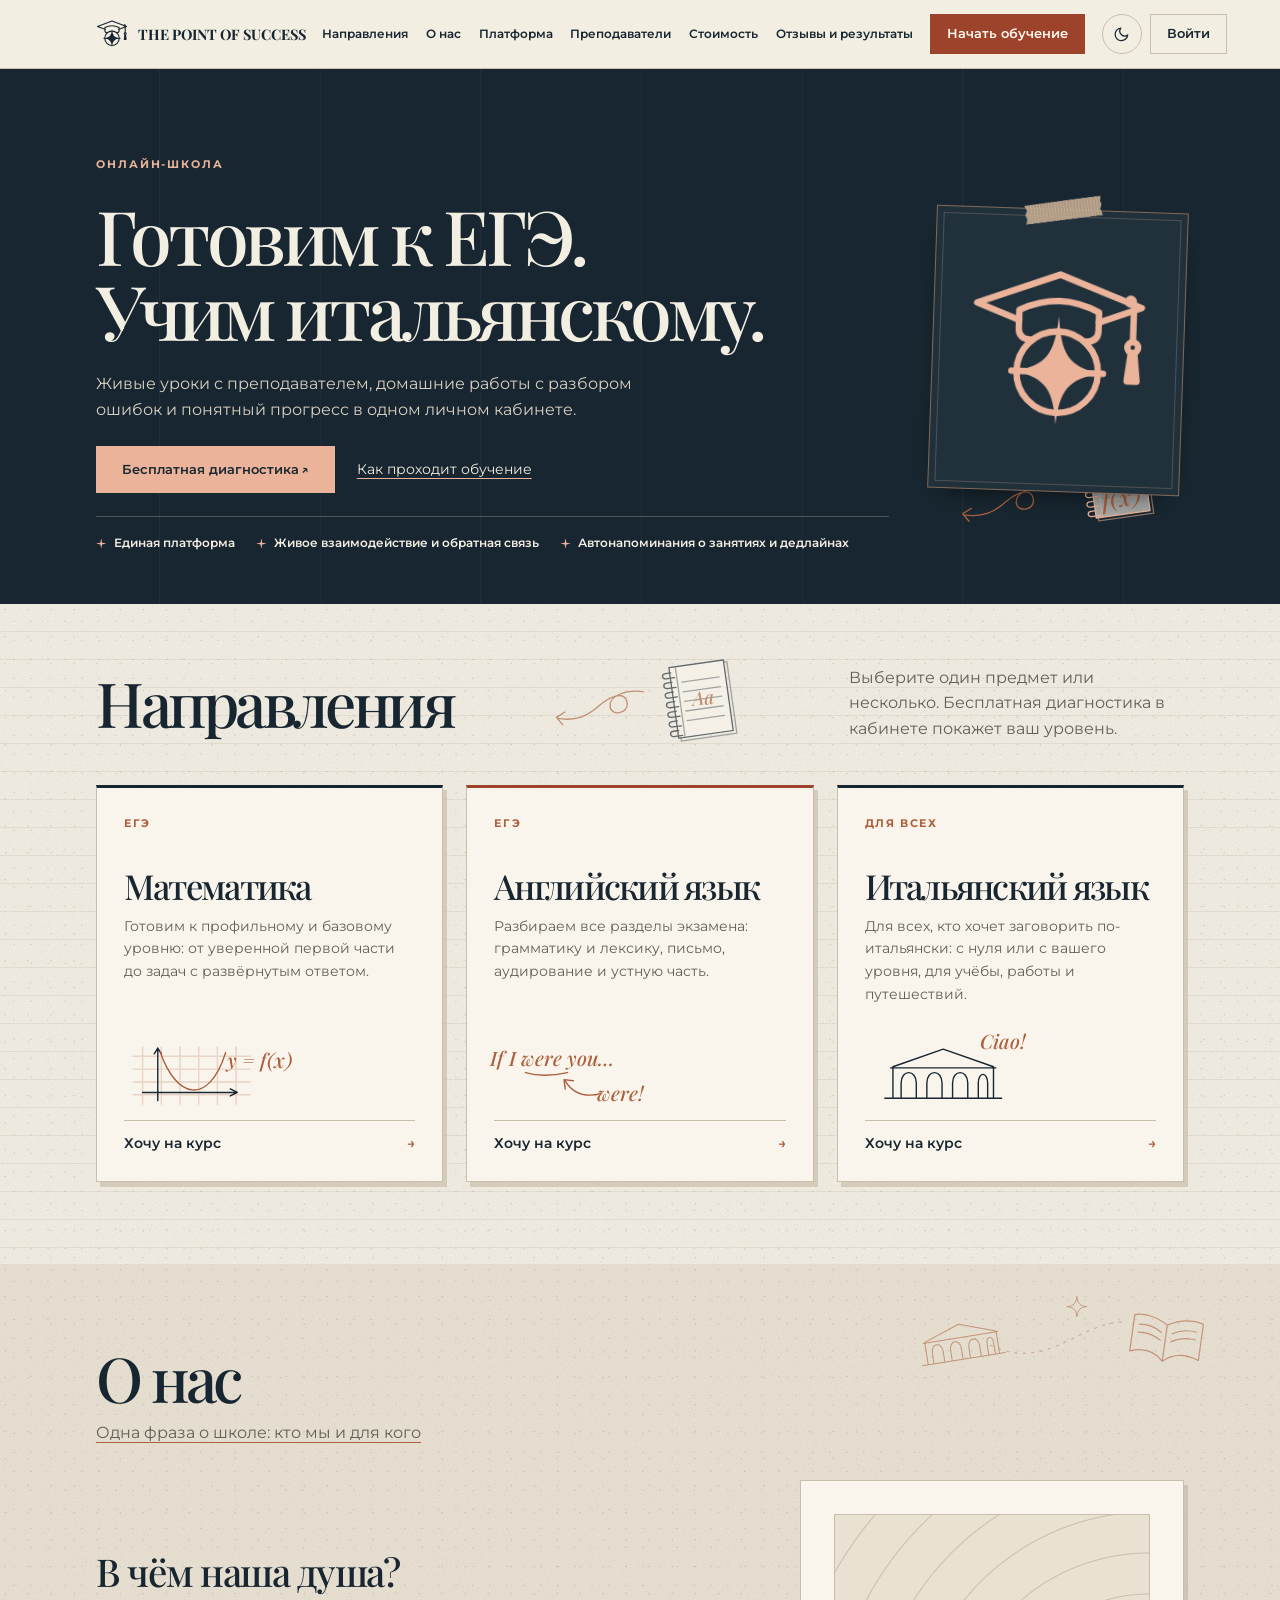
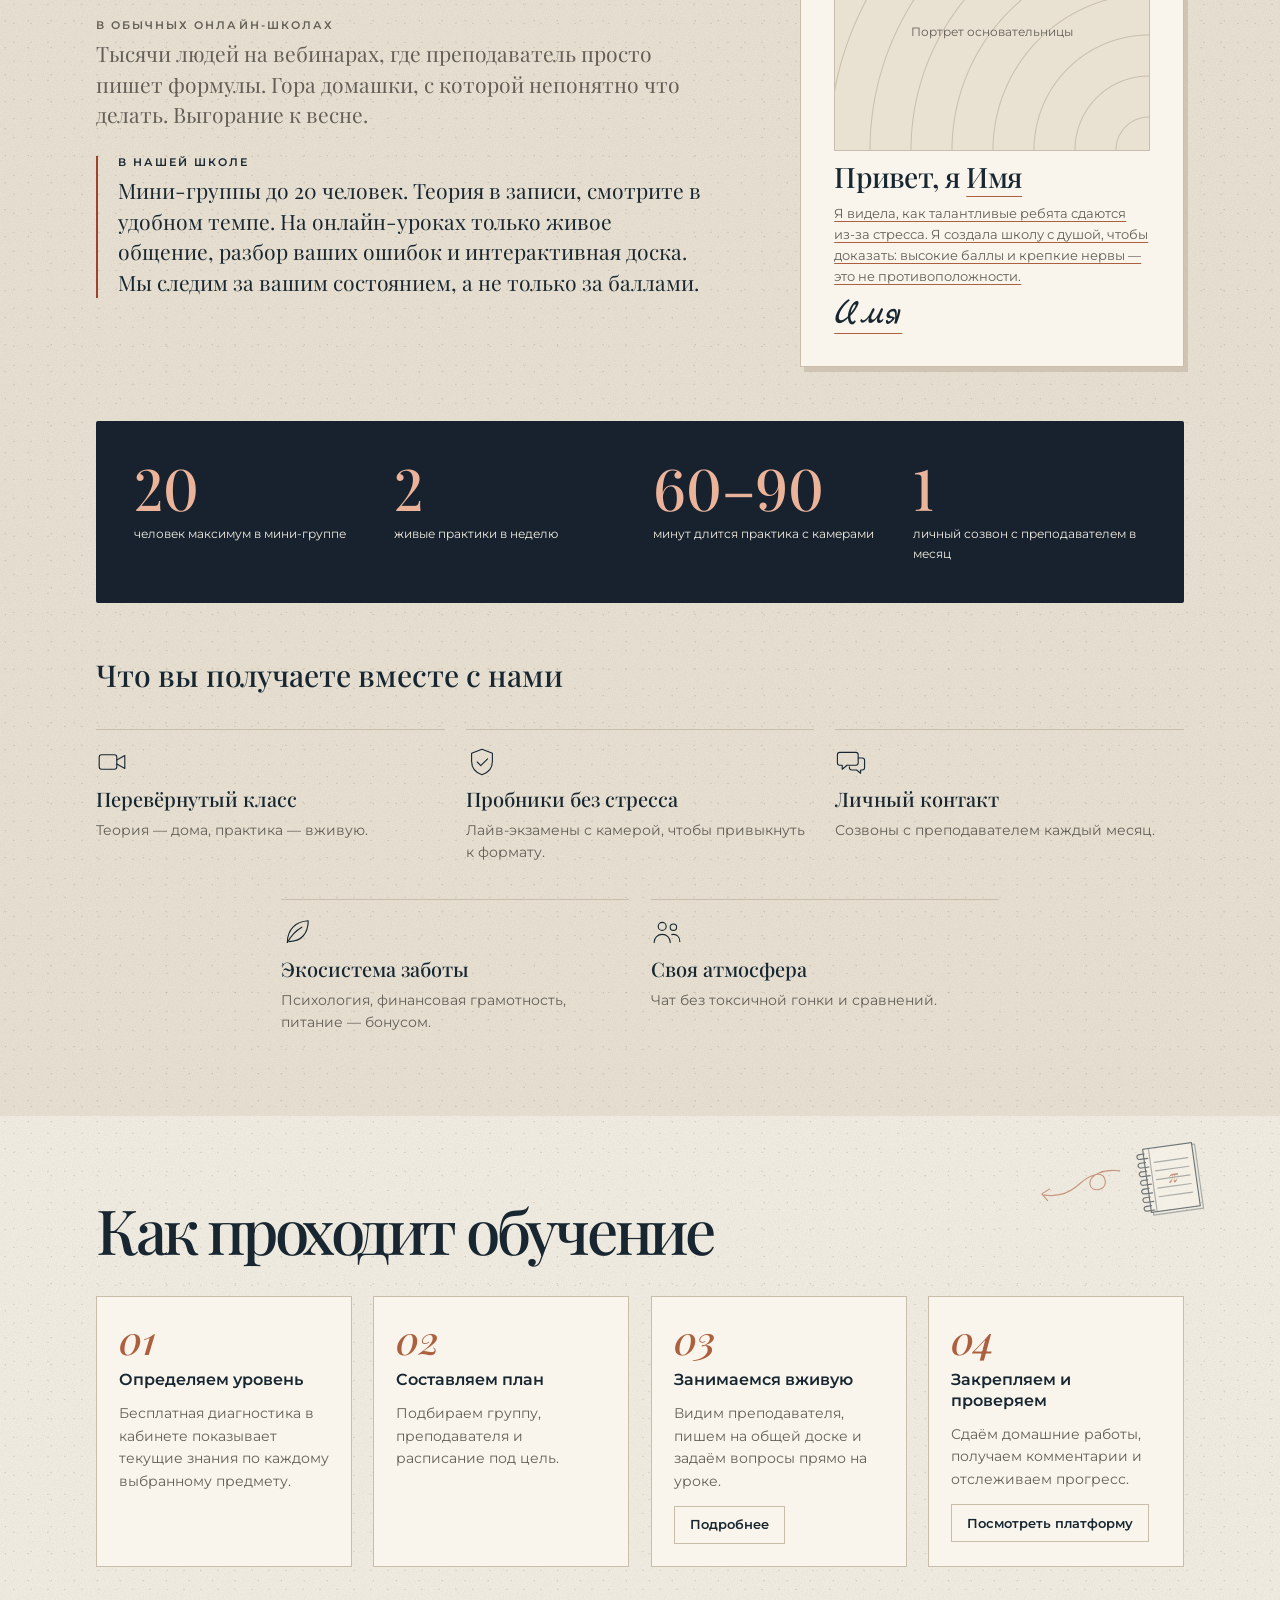
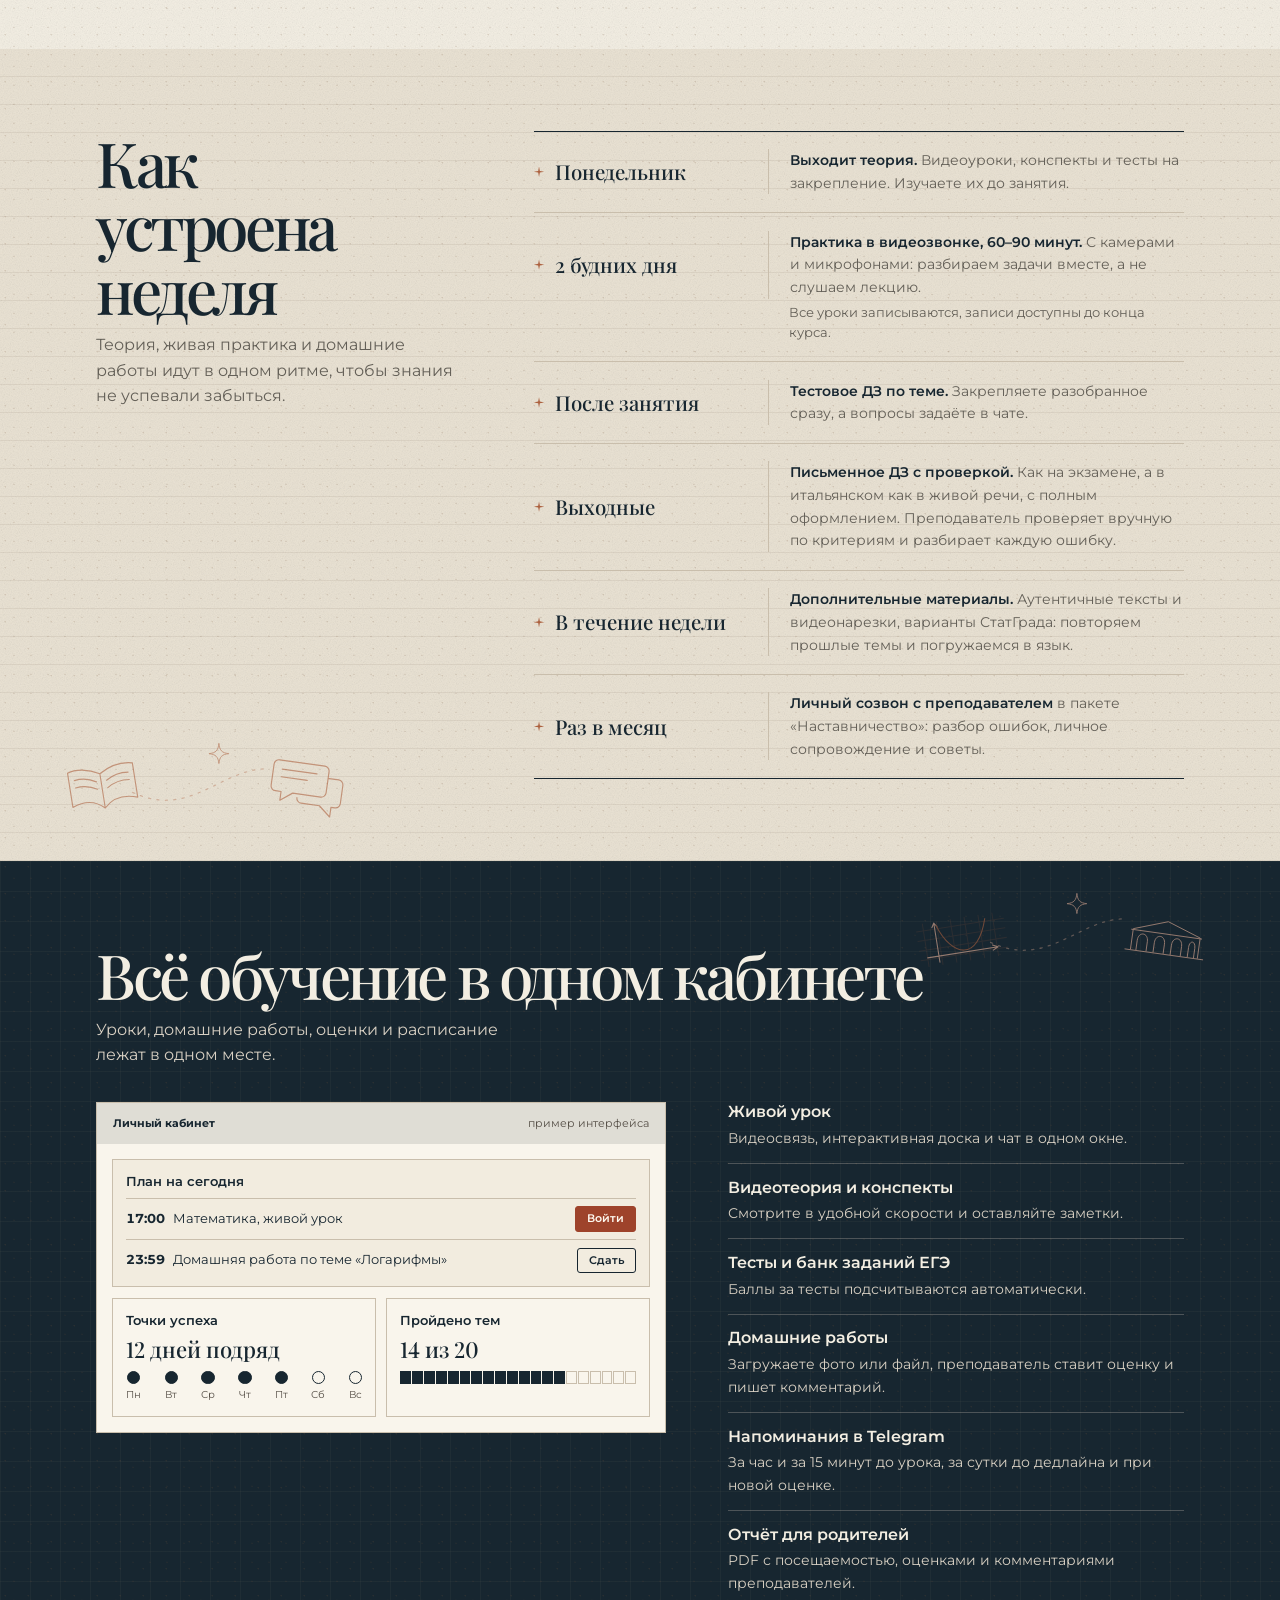
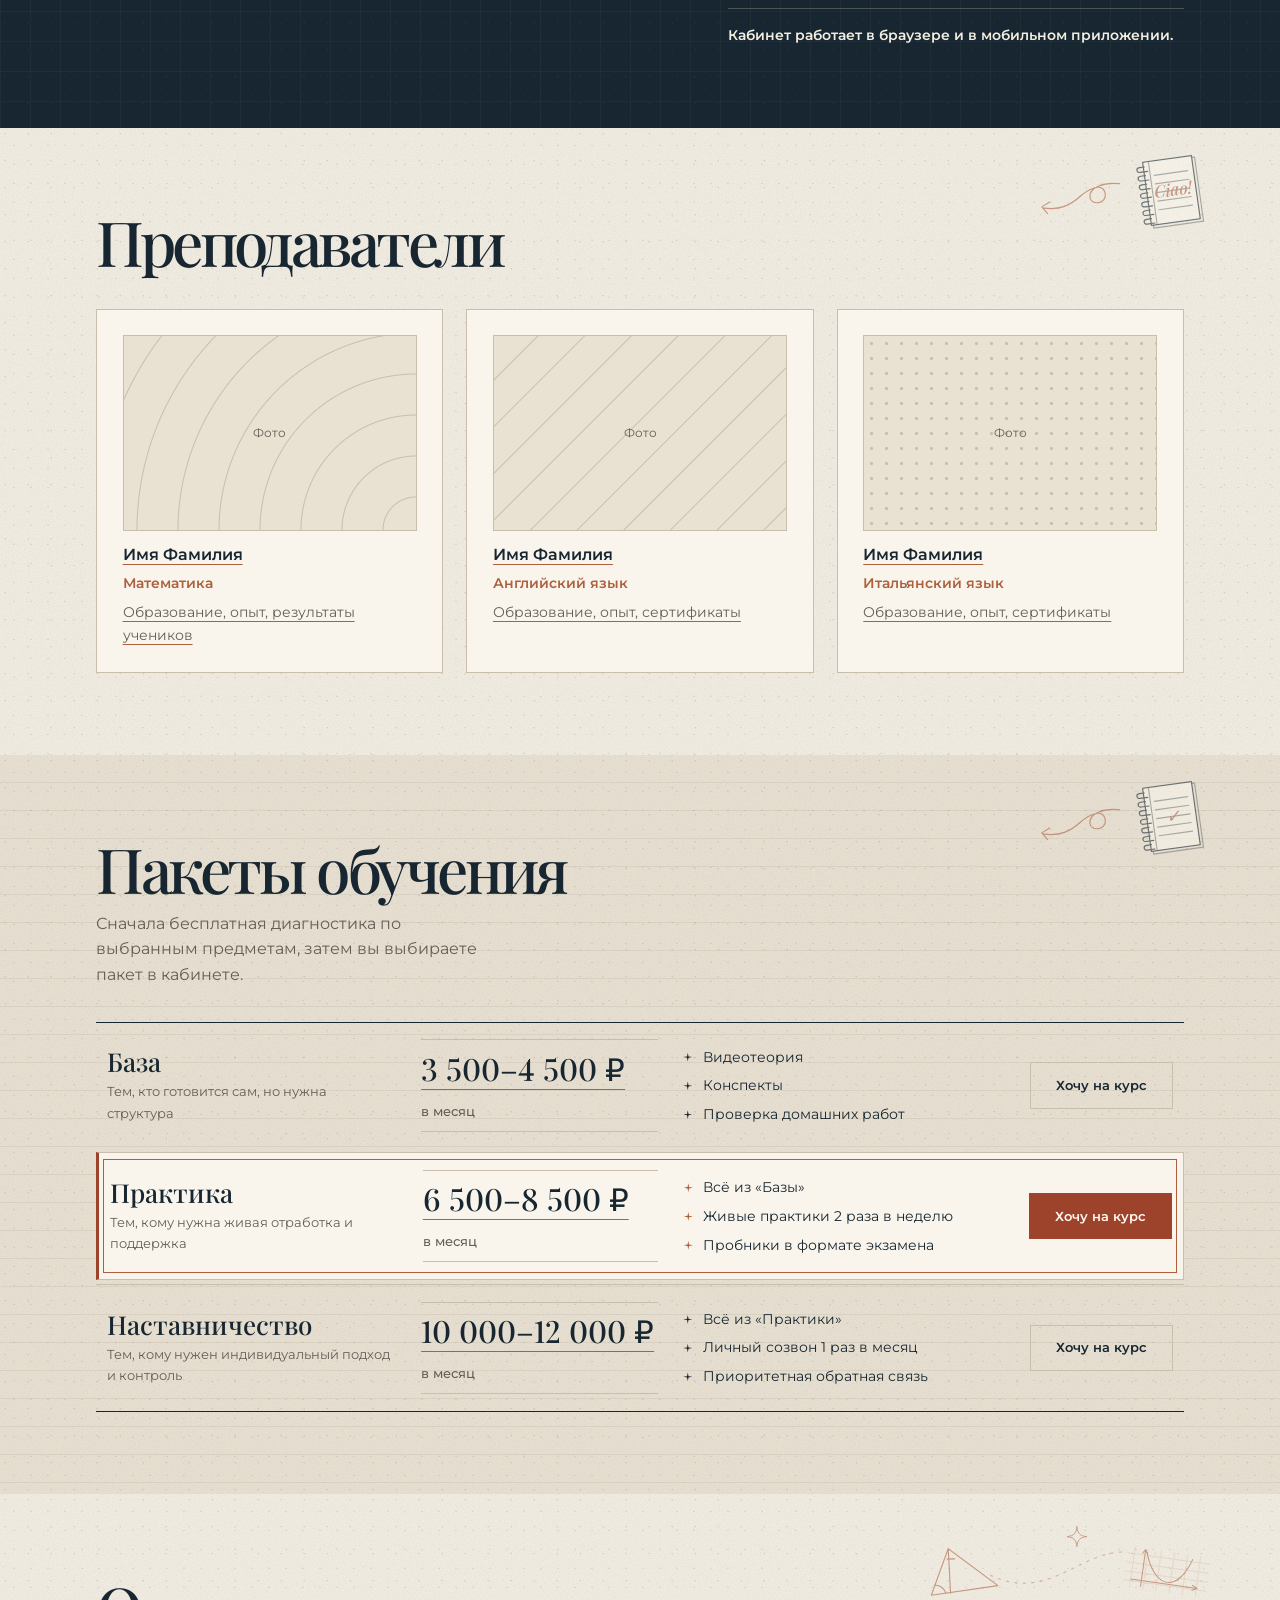
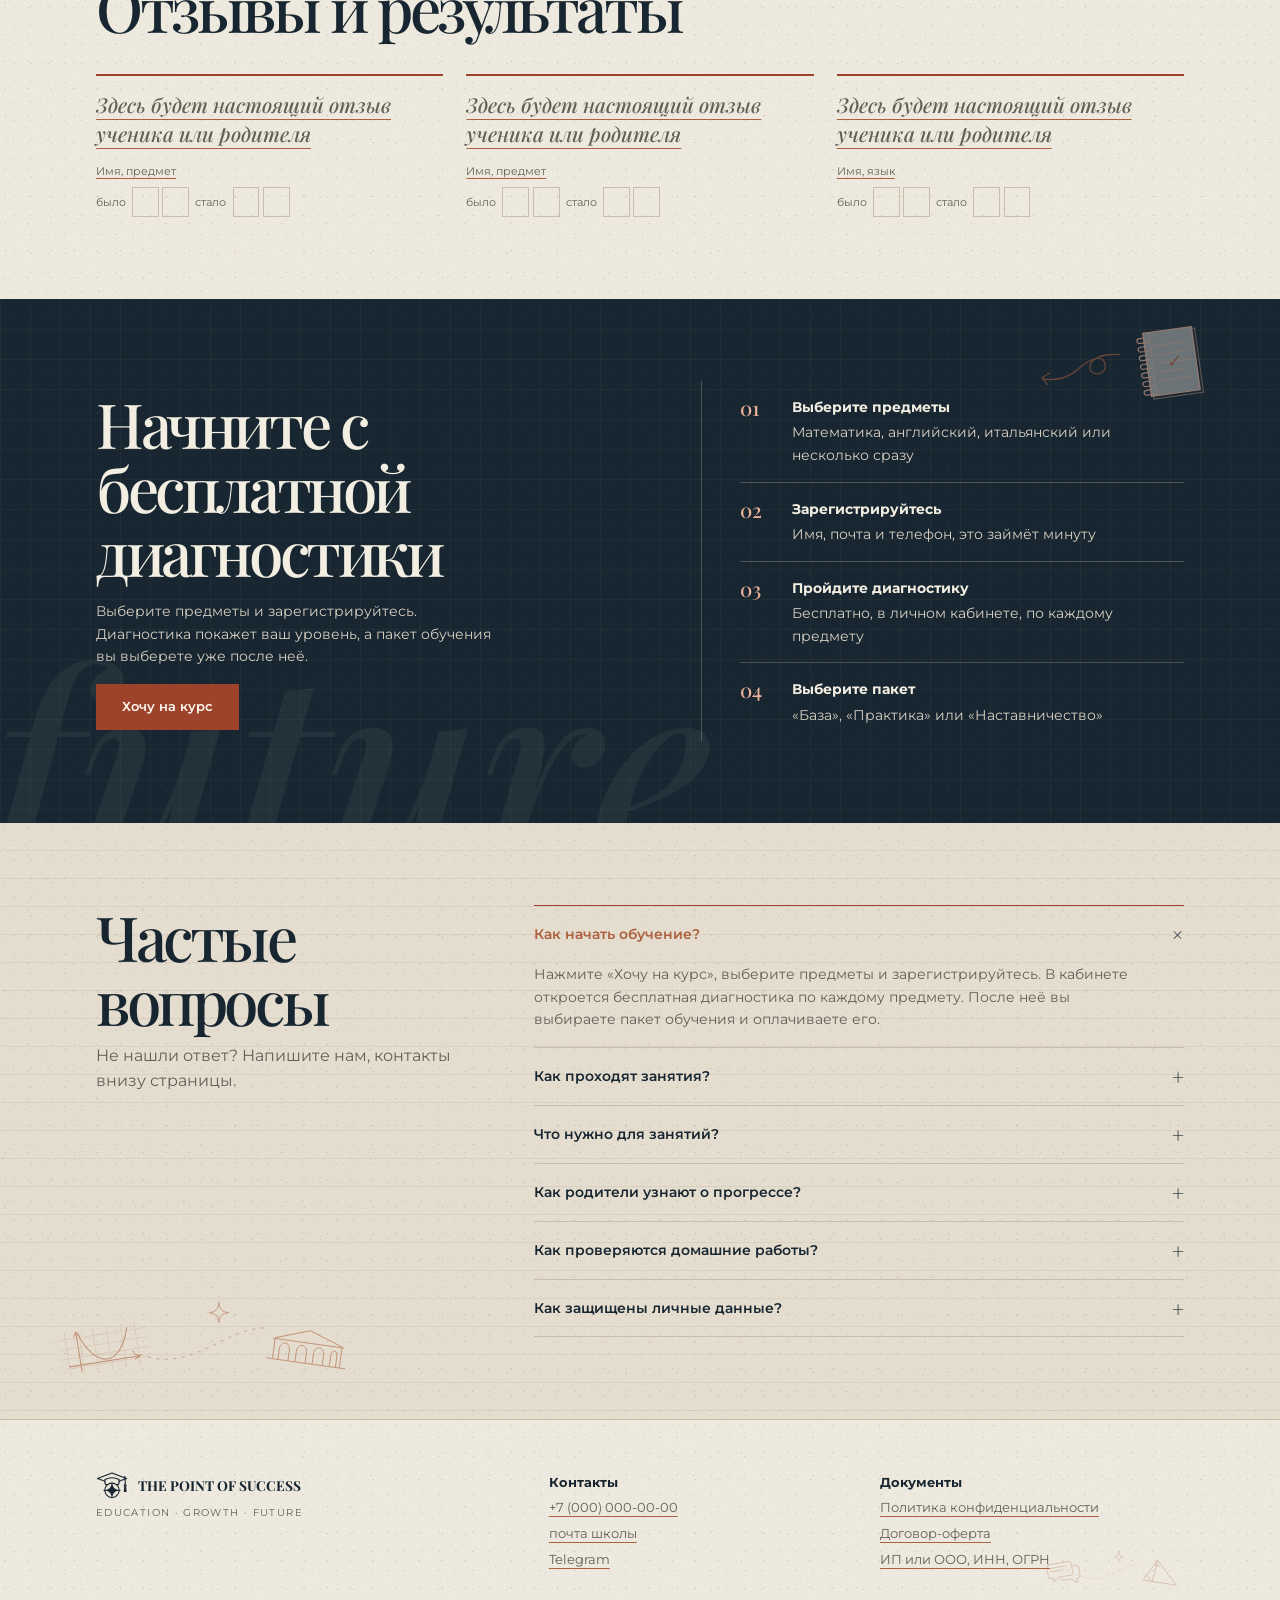
==== commit 537277e1: "Оформить лендинг по референсу" ====
--- a/index.html
+++ b/index.html
@@ -10,11 +10,19 @@
 <link rel="preconnect" href="https://fonts.googleapis.com">
 <link rel="preconnect" href="https://fonts.gstatic.com" crossorigin>
 <link rel="stylesheet" href="https://fonts.googleapis.com/css2?family=Marck+Script&family=Montserrat:wght@400;500;600&family=Playfair+Display:ital,wght@0,500;0,700;1,500&display=swap">
-<link rel="stylesheet" href="site.css?v=20261119-1">
-
-<svg width="0" height="0" style="position:absolute" aria-hidden="true">
+<link rel="stylesheet" href="site.css?v=20261126-1">
+
+<svg class="site-symbols" width="0" height="0" aria-hidden="true">
   <!-- логотип: шапочка выпускника, круг со звездой, кисточка (id и класс «crown» остались от прежней короны) -->
   <symbol id="crown" viewBox="-3 -1 106 96"><g fill="none" stroke="currentColor" stroke-width="3.8" stroke-linecap="round" stroke-linejoin="round"><path pathLength="1" d="M26.5 30 1.5 20.5 50 2.5 98.5 20.5 73.5 30"/><path pathLength="1" d="M34.5 41.5Q26.5 41.5 26.5 35V24Q50 12 73.5 24V35Q73.5 41.5 65.5 41.5"/><path pathLength="1" d="M50 36a24 24 0 1 1 0 48a24 24 0 1 1 0-48"/><path pathLength="1" d="M23 60H77"/><path pathLength="1" d="M94 21V40.5"/><circle cx="94" cy="44" r="3.2"/></g><path class="pop" fill="currentColor" d="M50 27C52 49 56 56 75 60C56 64 52 71 50 91C48 71 44 64 25 60C44 56 48 49 50 27Z"/><path class="pop" fill="currentColor" d="M91 48h6l1.8 15.5q.3 2.5-2.3 2.5h-5q-2.6 0-2.3-2.5z"/><circle fill="currentColor" cx="92" cy="17" r="3.6"/></symbol>
+  <symbol id="sk-arrow" viewBox="0 0 88 38"><path d="M85 6C68 4 53 10 54 20c1 9 17 7 16-3C68 3 52 12 44 19c-10 9-21 15-39 12m7-6-8 5 6 7"/></symbol>
+  <symbol id="sk-note" viewBox="0 0 68 78"><path class="notebook-paper" d="M10 5h51v66H10z"/><path d="M61 7h3v67H12v-3M16 6v64M20 20h35m-35 9h35m-35 9h35m-35 9h35m-35 9h35" opacity=".55"/><path d="M14 15H6c-4 0-4-5 0-5h5m3 14H6c-4 0-4-5 0-5h5m3 14H6c-4 0-4-5 0-5h5m3 14H6c-4 0-4-5 0-5h5m3 14H6c-4 0-4-5 0-5h5m3 14H6c-4 0-4-5 0-5h5m3 14H6c-4 0-4-5 0-5h5"/></symbol>
+  <symbol id="sk-graph" viewBox="0 0 110 65"><path d="M14 11v49M30 11v49M46 11v49M62 11v49M78 11v49M94 11v49M6 19h100M6 30h100M6 41h100M6 52h100" class="graph-grid"/><path d="M14 50h81m-6-3 6 3-6 3M27 57V12m-3 5 3-5 3 5"/><path class="sk-accent" d="M29 15c13 39 41 48 56 1"/></symbol>
+  <symbol id="sk-arch" viewBox="0 0 116 64"><path d="M8 55h100M15 54V28l43-15 43 15v26M13 29h90M22 54V42c0-12 13-12 13 0v12m9 0V42c0-12 13-12 13 0v12m9 0V42c0-12 13-12 13 0v12m9 0V42c0-10 8-10 8 0v12"/></symbol>
+  <symbol id="sk-book" viewBox="0 0 80 61"><path d="M39 16C27 9 14 7 5 10v37c13-5 25-3 34 6 9-9 22-11 36-6V10c-11-3-24-1-36 6v37M11 19c7-1 15 0 23 5m-23 3c7-1 15 0 23 5m11-8c8-5 17-6 24-5m-24 13c8-5 17-6 24-5"/></symbol>
+  <symbol id="sk-chat" viewBox="0 0 80 62"><path d="M7 8h47a5 5 0 0 1 5 5v22a5 5 0 0 1-5 5H25L13 49v-9H7a5 5 0 0 1-5-5V13a5 5 0 0 1 5-5Zm53 12h10a5 5 0 0 1 5 5v19a5 5 0 0 1-5 5h-4v10l-12-10H35a5 5 0 0 1-5-5M11 17h36m-36 8h27"/></symbol>
+  <symbol id="sk-triangle" viewBox="0 0 88 62"><path d="M8 53 34 6l47 48ZM34 6l-5 48M13 43c5 0 10 4 11 10m7-36 8 1"/></symbol>
+  <symbol id="sk-spark" viewBox="0 0 32 32"><path d="M16 3c1 9 4 12 13 13-9 1-12 4-13 13C15 20 12 17 3 16 12 15 15 12 16 3Z"/></symbol>
 </svg>
 
 <header class="header">
@@ -41,11 +49,12 @@
   <section class="hero">
     <div class="wrap hero-grid">
       <div class="hero-copy">
-        <p class="slogan">Больше, чем просто обучение</p>
-        <h1>Готовим к ЕГЭ и учим итальянскому <em>онлайн</em></h1>
-        <p>Живые уроки с преподавателем, домашние работы с разбором ошибок и понятный прогресс в одном личном кабинете.</p>
+        <p class="eyebrow">Онлайн-школа</p>
+        <h1><span>Готовим к ЕГЭ.</span> <span>Учим итальянскому.</span></h1>
+        <p class="hero-intro">Живые уроки с преподавателем, домашние работы с разбором ошибок и понятный прогресс в одном личном кабинете.</p>
         <div class="hero-actions">
-          <a class="btn btn--red" href="#how-view">Как проходит обучение</a>
+          <a class="btn btn--peach" href="start.html">Бесплатная диагностика <span aria-hidden="true">↗</span></a>
+          <a class="hero-link" href="#how-view">Как проходит обучение</a>
         </div>
         <ul class="hero-facts">
           <li><span class="spark"></span>Единая платформа</li>
@@ -54,47 +63,43 @@
         </ul>
       </div>
 
-      <div class="emblem" id="emblem">
-        <svg class="crown crown-draw" viewBox="-3 -1 106 96" aria-hidden="true"><g fill="none" stroke="currentColor" stroke-width="3.8" stroke-linecap="round" stroke-linejoin="round"><path pathLength="1" d="M26.5 30 1.5 20.5 50 2.5 98.5 20.5 73.5 30"/><path pathLength="1" d="M34.5 41.5Q26.5 41.5 26.5 35V24Q50 12 73.5 24V35Q73.5 41.5 65.5 41.5"/><path pathLength="1" d="M50 36a24 24 0 1 1 0 48a24 24 0 1 1 0-48"/><path pathLength="1" d="M23 60H77"/><path pathLength="1" d="M94 21V40.5"/><circle cx="94" cy="44" r="3.2"/></g><path class="pop" fill="currentColor" d="M50 27C52 49 56 56 75 60C56 64 52 71 50 91C48 71 44 64 25 60C44 56 48 49 50 27Z"/><path class="pop" fill="currentColor" d="M91 48h6l1.8 15.5q.3 2.5-2.3 2.5h-5q-2.6 0-2.3-2.5z"/><circle fill="currentColor" cx="92" cy="17" r="3.6"/></svg>
-        <p class="emblem-name">The Point<br>of Success</p>
-        <div class="rule"><span class="spark"></span></div>
-        <p class="emblem-tag">Education · Growth · Future</p>
-      </div>
-    </div>
-  </section>
-
-  <div class="ribbon" aria-hidden="true">
-    <div class="ribbon-track" id="ribbon">
-      <div class="ribbon-group"><span>ЕГЭ по математике</span><i class="spark"></i><span>Профиль и база</span><i class="spark"></i><span>ЕГЭ по английскому</span><i class="spark"></i><span>Итальянский для всех</span><i class="spark"></i></div>
-    </div>
-  </div>
+      <div class="hero-art" aria-hidden="true">
+        <svg class="doodle hero-notebook" viewBox="0 0 158 84"><use class="sk-accent" href="#sk-arrow" x="1" y="43" width="69" height="31"/><g transform="rotate(-8 113 40)"><use href="#sk-note" x="90" y="10" width="53" height="67"/><text x="118" y="63">f(x)</text></g></svg>
+        <div class="emblem" id="emblem">
+          <span class="emblem-tape"></span>
+          <svg class="crown crown-draw" viewBox="-3 -1 106 96" aria-hidden="true"><g fill="none" stroke="currentColor" stroke-width="3.8" stroke-linecap="round" stroke-linejoin="round"><path pathLength="1" d="M26.5 30 1.5 20.5 50 2.5 98.5 20.5 73.5 30"/><path pathLength="1" d="M34.5 41.5Q26.5 41.5 26.5 35V24Q50 12 73.5 24V35Q73.5 41.5 65.5 41.5"/><path pathLength="1" d="M50 36a24 24 0 1 1 0 48a24 24 0 1 1 0-48"/><path pathLength="1" d="M23 60H77"/><path pathLength="1" d="M94 21V40.5"/><circle cx="94" cy="44" r="3.2"/></g><path class="pop" fill="currentColor" d="M50 27C52 49 56 56 75 60C56 64 52 71 50 91C48 71 44 64 25 60C44 56 48 49 50 27Z"/><path class="pop" fill="currentColor" d="M91 48h6l1.8 15.5q.3 2.5-2.3 2.5h-5q-2.6 0-2.3-2.5z"/><circle fill="currentColor" cx="92" cy="17" r="3.6"/></svg>
+        </div>
+      </div>
+    </div>
+  </section>
 
   <section class="section" id="courses">
     <div class="wrap">
-      <div class="section-head" id="courses-view">
+      <div class="section-head courses-head" id="courses-view">
         <h2>Направления</h2>
+        <svg class="doodle notebook courses-doodle" viewBox="0 0 180 86" aria-hidden="true"><use class="sk-accent" href="#sk-arrow" x="1" y="26" width="85" height="39"/><g transform="rotate(-8 129 43)"><use href="#sk-note" x="101" y="3" width="66" height="77"/><text x="137" y="46">Aa</text></g></svg>
         <p>Выберите один предмет или несколько. Бесплатная диагностика в кабинете покажет ваш уровень.</p>
       </div>
       <ul class="dirs">
-        <li><a class="dir" href="start.html?s=ege-math" data-mark="∑">
-          <span class="dir-num" aria-hidden="true">01</span>
+        <li><a class="dir" href="start.html?s=ege-math">
           <span class="dir-tag">ЕГЭ</span>
           <h3>Математика</h3>
           <p>Готовим к профильному и базовому уровню: от уверенной первой части до задач с развёрнутым ответом.</p>
+          <svg class="doodle dir-art" viewBox="0 0 146 65" aria-hidden="true"><use href="#sk-graph" x="1" width="110" height="65"/><text x="115" y="29">y = f(x)</text></svg>
           <span class="dir-go">Хочу на курс <i aria-hidden="true">→</i></span>
         </a></li>
-        <li><a class="dir" href="start.html?s=ege-eng" data-mark="Aa">
-          <span class="dir-num" aria-hidden="true">02</span>
+        <li><a class="dir" href="start.html?s=ege-eng">
           <span class="dir-tag">ЕГЭ</span>
           <h3>Английский язык</h3>
           <p>Разбираем все разделы экзамена: грамматику и лексику, письмо, аудирование и устную часть.</p>
+          <svg class="doodle dir-art dir-art--english" viewBox="0 0 146 65" aria-hidden="true"><text x="49" y="27">If I were you…</text><path d="M26 33c10 3 22 3 36 0m29 18c-16 4-25-1-31-11m0 7-1-8 8 1"/><text x="107" y="57">were!</text></svg>
           <span class="dir-go">Хочу на курс <i aria-hidden="true">→</i></span>
         </a></li>
-        <li><a class="dir" href="start.html?s=lang-it" data-mark="Ciao">
-          <span class="dir-num" aria-hidden="true">03</span>
+        <li><a class="dir" href="start.html?s=lang-it">
           <span class="dir-tag">Для всех</span>
           <h3>Итальянский язык</h3>
           <p>Для всех, кто хочет заговорить по-итальянски: с нуля или с вашего уровня, для учёбы, работы и путешествий.</p>
+          <svg class="doodle dir-art" viewBox="0 0 146 65" aria-hidden="true"><use href="#sk-arch" x="8" width="116" height="64"/><text x="117" y="13">Ciao!</text></svg>
           <span class="dir-go">Хочу на курс <i aria-hidden="true">→</i></span>
         </a></li>
       </ul>
@@ -104,6 +109,7 @@
   <!-- О нас: тексты заказчика (12 ноября 2026) в прежнем шаблоне. Заглушки .ph: первая фраза (блок 1 не прислан), имя, фото и текст основательницы -->
   <section class="section section--band" id="about">
     <div class="wrap">
+      <svg class="doodle section-doodle paired-doodle" viewBox="0 0 290 88" aria-hidden="true"><path class="doodle-link" d="M77 56c54 26 85-24 128-22"/><use href="#sk-arch" x="3" y="24" width="92" height="54" transform="rotate(-9 49 51)"/><use href="#sk-spark" x="147" y="8" width="23" height="23"/><use href="#sk-book" x="200" y="22" width="86" height="57" transform="rotate(8 243 50)"/></svg>
       <div class="section-head">
         <h2>О нас</h2>
         <p><span class="ph">Одна фраза о школе: кто мы и для кого</span></p>
@@ -140,6 +146,7 @@
 
   <section class="section" id="how">
     <div class="wrap">
+      <svg class="doodle section-doodle notebook" viewBox="0 0 180 86" aria-hidden="true"><use class="sk-accent" href="#sk-arrow" x="1" y="26" width="85" height="39"/><g transform="rotate(-8 129 43)"><use href="#sk-note" x="101" y="3" width="66" height="77"/><text x="137" y="46">π</text></g></svg>
       <div class="section-head" id="how-view">
         <h2>Как проходит обучение</h2>
       </div>
@@ -152,8 +159,9 @@
     </div>
   </section>
 
-  <section class="section section--follow" id="week">
-    <div class="wrap">
+  <section class="section section--band" id="week">
+    <div class="wrap">
+      <svg class="doodle section-doodle paired-doodle section-doodle--bottom" viewBox="0 0 290 88" aria-hidden="true"><path class="doodle-link" d="M77 56c54 26 85-24 128-22"/><use href="#sk-book" x="3" y="24" width="92" height="54" transform="rotate(-9 49 51)"/><use href="#sk-spark" x="147" y="8" width="23" height="23"/><use href="#sk-chat" x="200" y="22" width="86" height="57" transform="rotate(8 243 50)"/></svg>
       <div class="section-head">
         <h2>Как устроена неделя</h2>
         <p>Теория, живая практика и домашние работы идут в одном ритме, чтобы знания не успевали забыться.</p>
@@ -169,8 +177,9 @@
     </div>
   </section>
 
-  <section class="section section--band" id="platform">
-    <div class="wrap">
+  <section class="section section--ink" id="platform">
+    <div class="wrap">
+      <svg class="doodle section-doodle paired-doodle" viewBox="0 0 290 88" aria-hidden="true"><path class="doodle-link" d="M77 56c54 26 85-24 128-22"/><use href="#sk-graph" x="3" y="24" width="92" height="54" transform="rotate(-9 49 51)"/><use href="#sk-spark" x="147" y="8" width="23" height="23"/><use href="#sk-arch" x="200" y="22" width="86" height="57" transform="rotate(8 243 50)"/></svg>
       <div class="section-head" id="platform-view">
         <h2>Всё обучение в одном кабинете</h2>
         <p>Уроки, домашние работы, оценки и расписание лежат в одном месте.</p>
@@ -216,6 +225,7 @@
 
   <section class="section" id="team">
     <div class="wrap">
+      <svg class="doodle section-doodle notebook" viewBox="0 0 180 86" aria-hidden="true"><use class="sk-accent" href="#sk-arrow" x="1" y="26" width="85" height="39"/><g transform="rotate(-8 129 43)"><use href="#sk-note" x="101" y="3" width="66" height="77"/><text x="137" y="46">Ciao!</text></g></svg>
       <div class="section-head">
         <h2>Преподаватели</h2>
       </div>
@@ -229,6 +239,7 @@
 
   <section class="section section--band" id="plans">
     <div class="wrap">
+      <svg class="doodle section-doodle notebook" viewBox="0 0 180 86" aria-hidden="true"><use class="sk-accent" href="#sk-arrow" x="1" y="26" width="85" height="39"/><g transform="rotate(-8 129 43)"><use href="#sk-note" x="101" y="3" width="66" height="77"/><text x="137" y="46">✓</text></g></svg>
       <div class="section-head">
         <h2>Пакеты обучения</h2>
         <p>Сначала бесплатная диагностика по выбранным предметам, затем вы выбираете пакет в кабинете.</p>
@@ -270,6 +281,7 @@
 
   <section class="section" id="reviews">
     <div class="wrap">
+      <svg class="doodle section-doodle paired-doodle" viewBox="0 0 290 88" aria-hidden="true"><path class="doodle-link" d="M77 56c54 26 85-24 128-22"/><use href="#sk-triangle" x="3" y="24" width="92" height="54" transform="rotate(-9 49 51)"/><use href="#sk-spark" x="147" y="8" width="23" height="23"/><use href="#sk-graph" x="200" y="22" width="86" height="57" transform="rotate(8 243 50)"/></svg>
       <div class="section-head">
         <h2>Отзывы и результаты</h2>
       </div>
@@ -281,8 +293,9 @@
     </div>
   </section>
 
-  <section class="section apply" id="apply">
+  <section class="section section--ink apply" id="apply">
     <div class="wrap apply-grid">
+      <svg class="doodle section-doodle notebook" viewBox="0 0 180 86" aria-hidden="true"><use class="sk-accent" href="#sk-arrow" x="1" y="26" width="85" height="39"/><g transform="rotate(-8 129 43)"><use href="#sk-note" x="101" y="3" width="66" height="77"/><text x="137" y="46">✓</text></g></svg>
       <div class="apply-copy">
         <h2>Начните с бесплатной диагностики</h2>
         <p>Выберите предметы и зарегистрируйтесь. Диагностика покажет ваш уровень, а пакет обучения вы выберете уже после неё.</p>
@@ -299,6 +312,7 @@
 
   <section class="section section--band" id="faq">
     <div class="wrap faq-grid">
+      <svg class="doodle section-doodle paired-doodle section-doodle--bottom" viewBox="0 0 290 88" aria-hidden="true"><path class="doodle-link" d="M77 56c54 26 85-24 128-22"/><use href="#sk-graph" x="3" y="24" width="92" height="54" transform="rotate(-9 49 51)"/><use href="#sk-spark" x="147" y="8" width="23" height="23"/><use href="#sk-arch" x="200" y="22" width="86" height="57" transform="rotate(8 243 50)"/></svg>
       <div class="section-head">
         <h2>Частые вопросы</h2>
         <p>Не нашли ответ? Напишите нам, контакты внизу страницы.</p>
@@ -317,6 +331,7 @@
 
 <footer class="footer">
   <div class="wrap footer-grid">
+    <svg class="doodle paired-doodle footer-doodle" viewBox="0 0 290 88" aria-hidden="true"><path class="doodle-link" d="M77 56c54 26 85-24 128-22"/><use href="#sk-chat" x="3" y="24" width="92" height="54" transform="rotate(-9 49 51)"/><use href="#sk-spark" x="147" y="8" width="23" height="23"/><use href="#sk-triangle" x="200" y="22" width="86" height="57" transform="rotate(8 243 50)"/></svg>
     <div>
       <a class="logo" href="#top"><svg class="crown" aria-hidden="true"><use href="#crown"/></svg><span>The Point of Success</span></a>
       <span class="footer-tag">Education · Growth · Future</span>
@@ -338,14 +353,10 @@
 
 <script src="motion.js"></script>
 <script src="cursor-trail.js"></script>
-<script src="bee-cursor.js?v=20261119-2"></script>
 <script>
   var calm = window.matchMedia("(prefers-reduced-motion: reduce)").matches;
   var header = document.querySelector(".header");
   window.addEventListener("scroll", function () { header.classList.toggle("scrolled", window.scrollY > 8); }, { passive: true });
-
-  var ribbon = document.getElementById("ribbon");
-  for (var copy = 0; copy < 3; copy++) ribbon.appendChild(ribbon.firstElementChild.cloneNode(true));
 
   if (!calm && "IntersectionObserver" in window) {
     var observer = new IntersectionObserver(function (entries) {
--- a/site.css
+++ b/site.css
@@ -1,420 +1,371 @@
-/* Layout: светлый фон, тёмно-синие заголовки, терракотовые кнопки, тонкие линии и много воздуха (палитра с 18 ноября 2026) */
+/* The Point of Success — тетрадная фактура и тёмно-синие акценты на лендинге. */
 :root {
-  --bg: #f5f2eb;
-  --band: #ede9e1;
-  --surface: #ffffff;
-  --fg: #182230;
-  --muted: #6e6c67;
-  --line: #c9c6be;
-  --wine: #182230;
-  --red: #a6522c;
-  --gold: #c4734f;
-  --navy: #a6522c;
-  --cream: #f5f2eb;
-  --cream-soft: rgba(245, 242, 235, .78);
-  --cream-line: rgba(245, 242, 235, .26);
-  --mark: #f2ddd3;
+  --paper: #f3eee2;
+  --paper-band: #e9e1d1;
+  --surface: #f9f5ec;
+  --ink: #172630;
+  --text: #172630;
+  --muted: #635f57;
+  --line: #c9beac;
+  --rule: rgb(97 79 61 / 9%);
+  --accent: #9e432b;
+  --on-accent: #fffaf1;
+  --peach: #eab39a;
+  --on-ink: #f3eee2;
+  --ink-muted: #d8d0c3;
+  --ink-line: rgb(244 230 211 / 24%);
+  --sketch: #ac603e;
+  --grain: url("data:image/svg+xml,%3Csvg xmlns='http://www.w3.org/2000/svg' width='180' height='180'%3E%3Cfilter id='n'%3E%3CfeTurbulence type='fractalNoise' baseFrequency='.87' numOctaves='3' stitchTiles='stitch'/%3E%3CfeColorMatrix type='saturate' values='0'/%3E%3CfeComponentTransfer%3E%3CfeFuncA type='linear' slope='.21'/%3E%3C/feComponentTransfer%3E%3C/filter%3E%3Cpath fill='%238b7358' filter='url(%23n)' d='M0 0h180v180H0z'/%3E%3C/svg%3E");
+  --flecks: radial-gradient(circle at 23% 21%, rgb(122 88 61 / 18%) .65px, transparent 1px) 0 0 / 23px 27px,
+    radial-gradient(circle at 41% 33%, rgb(112 80 54 / 12%) .6px, transparent 1px) 7px 11px / 17px 19px;
+  --lines: repeating-linear-gradient(transparent 0 27px, var(--rule) 27px 28px);
   --font-display: "Playfair Display", Georgia, "Times New Roman", serif;
   --font-body: "Montserrat", "Segoe UI", Arial, sans-serif;
-  --font-hand: "Marck Script", "Segoe Script", cursive;
+  --font-hand: "Marck Script", cursive;
   --spark: polygon(50% 0, 58% 42%, 100% 50%, 58% 58%, 50% 100%, 42% 58%, 0 50%, 42% 42%);
-  --velvet: #dfddd7;
-  --emblem: #dfddd7;
-  --watermark: #ebe7df;
-  --emblem-line: #b5b0aa;
   --ease: cubic-bezier(.2, .75, .2, 1);
   interpolate-size: allow-keywords;
-  --brand: #182230;
-  --accent: #a6522c;
-  --on-accent: #ffffff;
-  --ribbon: #f5f2eb;
-  --on-mark: #182230;
   color-scheme: light;
 }
 :root[data-theme="dark"] {
-  --bg: #1a1512; --band: #201a16; --surface: #231d19; --fg: #eae5dc; --muted: #a69f95; --line: #453b33;
-  --wine: #eae5dc; --red: #d07a50; --navy: #b55a30; --gold: #c97a52; --brand: #3a3029; --accent: #b55a30; --on-accent: #f5f2eb; --watermark: #241e19;
-  --velvet: #2b241e; --emblem: #2b241e; --emblem-line: #eae5dc; --ribbon: #2b241e; --mark: #3a2a20; --on-mark: #eae5dc;
+  --paper: #231e19;
+  --paper-band: #2e261f;
+  --surface: #342b23;
+  --text: #f1e8db;
+  --muted: #c0b2a1;
+  --line: #625345;
+  --rule: rgb(240 219 190 / 8%);
+  --accent: #b85434;
+  --sketch: #efa581;
+  --flecks: radial-gradient(circle, rgb(223 180 142 / 12%) .65px, transparent 1px) 0 0 / 23px 27px;
   color-scheme: dark;
 }
 
 * { box-sizing: border-box; }
-html { font-size: clamp(16px, 8px + .6vw, 22px); scroll-behavior: smooth; }
-body { margin: 0; background: var(--bg); color: var(--fg); font: 400 .9375rem/1.65 var(--font-body); }
-body::before { content: ""; position: fixed; inset: 0 0 auto; height: env(safe-area-inset-top, 0px); z-index: 30; background: var(--bg); }
+html { font-size: clamp(16px, 9px + .53vw, 21px); scroll-behavior: smooth; }
+body { margin: 0; background: var(--paper); color: var(--text); font: 400 .875rem/1.62 var(--font-body); }
+body::before { content: ""; position: fixed; inset: 0 0 auto; height: env(safe-area-inset-top, 0px); z-index: 30; background: var(--paper); }
 h1, h2, h3, p, ul, ol, figure { margin: 0; padding: 0; }
 ul, ol { list-style: none; }
-h1, h2 { font-family: var(--font-display); font-weight: 500; line-height: 1.12; color: var(--wine); text-wrap: balance; overflow-wrap: break-word; }
-h1 { font-size: clamp(2.2rem, 1.4rem + 3.4vw, 4rem); }
-h1 em { font-weight: 500; }
-h2 { font-size: clamp(1.75rem, 1.4rem + 1.5vw, 2.75rem); }
-h3 { font-size: 1.0625rem; font-weight: 600; line-height: 1.3; }
+h1, h2, h3 { overflow-wrap: break-word; }
+h1, h2 { font: 500 clamp(2.6rem, 4.85vw, 4.5rem)/1.03 var(--font-display); letter-spacing: -.055em; }
+h3 { font-size: 1rem; font-weight: 600; line-height: 1.3; }
 a { color: inherit; }
-:focus-visible { outline: 2px solid var(--navy); outline-offset: 2px; }
-[id] { scroll-margin-top: 84px; }
-#platform-view, #courses-view, #how-view { scroll-margin-top: 104px; }
-
-.wrap {
-  width: 100%; max-width: 84rem; margin-inline: auto;
-  padding-left: max(20px, env(safe-area-inset-left, 0px));
-  padding-right: max(20px, env(safe-area-inset-right, 0px));
-}
-.section { padding-block: clamp(64px, 8vw, 112px); }
-.section--band { background: var(--band); }
-.section-head { display: grid; gap: 12px; max-width: 44rem; margin-bottom: clamp(32px, 4vw, 52px); }
-.section-head p { color: var(--muted); font-size: 1rem; }
-
-.spark { display: inline-block; flex: none; width: 14px; height: 14px; background: var(--wine); clip-path: var(--spark); }
+button, a, summary { -webkit-tap-highlight-color: transparent; touch-action: manipulation; }
+:focus-visible { outline: 2px solid var(--sketch); outline-offset: 3px; }
+[id] { scroll-margin-top: 90px; }
+.site-symbols { position: absolute; overflow: hidden; }
+.wrap { width: min(85%, 88rem); margin-inline: auto; }
+.section { position: relative; padding-block: clamp(3.3rem, 6.4vw, 6.4rem); background: var(--flecks), var(--grain), var(--paper); }
+.section--band { background-color: var(--paper-band); }
+.section-head { position: relative; z-index: 1; display: grid; gap: .62rem; margin-bottom: clamp(1.65rem, 2.7vw, 2.65rem); }
+.section-head p { color: var(--muted); max-width: 37ch; font-size: .98rem; }
+.section--ink {
+  color: var(--on-ink);
+  background: linear-gradient(rgb(232 206 176 / 4%) 1px, transparent 1px) 0 0 / 30px 30px,
+    linear-gradient(90deg, rgb(232 206 176 / 4%) 1px, transparent 1px) 0 0 / 30px 30px, var(--flecks), var(--ink);
+}
+.section--ink .section-head p { color: var(--ink-muted); }
+#courses, #week, #plans, #faq { background: var(--lines), var(--flecks), var(--grain), var(--paper-band); }
+#courses { padding-top: clamp(2.4rem, 4vw, 4rem); background-color: var(--paper); }
 
 .btn {
-  display: inline-flex; align-items: center; justify-content: center; min-height: 3rem; padding: .65rem 1.6rem;
-  border: 1px solid transparent; border-radius: 8px; font: 500 .875rem/1.2 var(--font-body);
-  text-decoration: none; text-align: center; cursor: pointer;
-  position: relative; overflow: hidden; isolation: isolate;
-  transition: transform .2s var(--ease), box-shadow .25s ease, color .25s ease, border-color .25s ease;
-}
-.btn:active { transform: scale(.96); box-shadow: none; transition-duration: .07s; }
-.btn--red { background: var(--accent); color: var(--on-accent); }
-.btn--red::after { content: ""; position: absolute; inset: 0; z-index: -1; background: linear-gradient(105deg, transparent 32%, rgba(255, 255, 255, .5) 50%, transparent 68%); transform: translateX(-120%); transition: transform .75s var(--ease); }
-.btn--line { border-color: var(--line); color: var(--wine); background: transparent; }
-.btn--line::before { content: ""; position: absolute; inset: 0; z-index: -1; background: var(--brand); transform: scaleX(0); transform-origin: left; transition: transform .35s var(--ease); }
-.btn--cream { background: var(--accent); color: var(--on-accent); }
-.ripple { position: absolute; z-index: -1; border-radius: 50%; background: rgba(207, 122, 94, .42); transform: scale(0); pointer-events: none; animation: ripple .6s ease-out; }
-
-/* заглушка: всё, что выделено, заменяется на реальные данные */
-.ph { color: inherit; text-decoration: underline solid var(--gold) 1px; text-underline-offset: .28em; }
-.team p:last-child .ph, .reviews p .ph, .footer .ph { color: var(--muted); }
-
-.cells { display: inline-flex; gap: 4px; }
-.cell {
-  display: inline-grid; place-items: center; width: 2rem; height: 2.3rem;
-  border: 1px solid var(--line);
-  font: 500 1.125rem/1 var(--font-display); font-variant-numeric: lining-nums; color: var(--wine);
-}
-
-/* шапка */
-.header { position: sticky; top: env(safe-area-inset-top, 0px); z-index: 20; background: var(--bg); border-bottom: 1px solid var(--line); }
-.header-row { display: flex; align-items: center; justify-content: space-between; gap: 20px; min-height: 4.5rem; }
-.logo { display: inline-flex; align-items: center; gap: 10px; color: var(--wine); font: 700 .8125rem/1.15 var(--font-display); letter-spacing: .08em; text-transform: uppercase; text-decoration: none; white-space: nowrap; }
-.crown { flex: none; width: 2.1rem; height: 1.9rem; }
-.nav { display: flex; align-items: center; gap: clamp(14px, 1.6vw, 22px); margin-left: auto; }
-.nav a:not(.btn) { text-decoration: none; font-weight: 500; font-size: .8125rem; }
-.nav a:not(.btn):hover { color: var(--wine); }
-.nav .btn { min-height: 2.5rem; padding: .5rem 1rem; font-size: .8125rem; }
-.header-actions { display: flex; align-items: center; gap: 8px; }
-.login { min-height: 2.5rem; padding: .5rem 1.15rem; font-size: .8125rem; }
-.burger { display: none; min-height: 40px; padding: 8px 14px; border: 1px solid var(--line); border-radius: 8px; background: transparent; color: var(--fg); font: 500 .8125rem var(--font-body); cursor: pointer; }
-
-/* первый экран */
-.hero-grid { display: grid; grid-template-columns: minmax(0, 1.25fr) minmax(0, .75fr); gap: clamp(32px, 6vw, 88px); align-items: center; padding-block: clamp(48px, 6vw, 88px); }
-.hero-copy { display: grid; gap: 24px; min-width: 0; justify-items: start; }
-.slogan { font: 400 clamp(1.375rem, 1.2rem + .7vw, 1.75rem)/1.2 var(--font-hand); color: var(--wine); }
-.hero-copy > p:not(.slogan) { font-size: clamp(1rem, .95rem + .3vw, 1.125rem); color: var(--muted); max-width: 34rem; }
-.hero-actions { display: flex; flex-wrap: wrap; gap: 12px; }
-.hero-facts { display: flex; flex-wrap: wrap; gap: 8px 26px; font-weight: 500; font-size: .875rem; }
-.hero-facts li { display: flex; align-items: center; gap: 8px; }
-.hero-facts .spark { width: 11px; height: 11px; }
-
-.emblem { display: grid; justify-items: center; align-content: center; gap: 1.15rem; min-width: 0; min-height: 30rem; padding: 3rem 1.75rem; background: var(--emblem); color: var(--wine); text-align: center; border-radius: 16px; }
-/* внутренняя рамка эмблемы, со скруглёнными углами, как у кнопок */
-.emblem::before { content: ""; position: absolute; inset: 14px; border: 1px solid var(--emblem-line); border-radius: 8px; pointer-events: none; }
-.emblem .crown { width: 6.8rem; height: 6.15rem; color: var(--wine); }
-.emblem-name { font: 500 clamp(1.625rem, 1.3rem + 1.1vw, 2.25rem)/1.14 var(--font-display); letter-spacing: .03em; text-transform: uppercase; }
-.rule { display: flex; align-items: center; gap: 12px; width: min(100%, 15rem); }
-.rule::before, .rule::after { content: ""; flex: 1; height: 1px; background: currentColor; }
-.rule .spark { background: currentColor; }
-.emblem-tag { color: var(--muted); font-size: .6875rem; font-weight: 500; letter-spacing: .22em; text-transform: uppercase; }
-
-/* направления */
-.dirs { display: grid; grid-template-columns: repeat(3, minmax(0, 1fr)); gap: 20px; }
+  position: relative; isolation: isolate; overflow: hidden; display: inline-flex; justify-content: center; align-items: center;
+  gap: .2em; min-height: 2.9rem; padding: .6rem 1.55rem; border: 1px solid transparent;
+  font: 600 .79rem/1.22 var(--font-body); color: var(--text); text-decoration: none; text-align: center; cursor: pointer;
+  transition: background-color .2s ease, border-color .2s ease, transform .2s var(--ease);
+}
+.btn--red, .btn--cream { background: var(--accent); color: var(--on-accent); }
+.btn--line { border-color: var(--line); background: transparent; }
+.btn--peach { background: var(--peach); color: var(--ink); }
+.btn:hover { transform: translateY(-2px); }
+.btn--line:hover { background: var(--text); border-color: var(--text); color: var(--paper); }
+.btn:active { transform: translateY(0); }
+.ripple { position: absolute; z-index: -1; border-radius: 50%; background: rgb(237 180 150 / 34%); transform: scale(0); pointer-events: none; animation: ripple .6s ease-out; }
+.ph { text-decoration: underline solid var(--sketch) 1px; text-underline-offset: .27em; }
+
+.header { position: sticky; top: env(safe-area-inset-top, 0px); z-index: 20; background: var(--paper); border-bottom: 1px solid var(--line); }
+.header.scrolled { box-shadow: 0 5px 22px -16px rgb(18 30 39 / 55%); }
+.header-row { display: flex; align-items: center; justify-content: space-between; gap: clamp(.5rem, 1.3vw, 1.1rem); min-height: 4.25rem; }
+.logo { display: inline-flex; align-items: center; gap: .6rem; color: var(--text); font: 700 clamp(.72rem, 1.13vw, 1.06rem)/1.15 var(--font-display); text-transform: uppercase; text-decoration: none; white-space: nowrap; }
+.crown { flex: none; width: 2rem; height: 1.8rem; }
+.nav { display: flex; align-items: center; gap: clamp(.72rem, 1.38vw, 1.5rem); margin-left: auto; }
+.nav a:not(.btn) { font-size: clamp(.7rem, .95vw, .82rem); font-weight: 600; text-decoration: none; white-space: nowrap; }
+.nav a:not(.btn):hover { text-decoration: underline; text-decoration-color: var(--sketch); text-underline-offset: .3em; }
+.nav .btn { min-height: 2.5rem; padding-inline: 1rem; white-space: nowrap; }
+.header-actions { display: flex; align-items: center; gap: .5rem; }
+.login { min-height: 2.5rem; padding-inline: 1rem; }
+.burger { display: none; border: 1px solid var(--line); background: transparent; color: var(--text); font: 600 .775rem var(--font-body); cursor: pointer; }
+.theme-btn { display: grid; place-items: center; flex: none; width: 2.5rem; height: 2.5rem; padding: 0; border: 1px solid var(--line); border-radius: 50%; background: transparent; color: var(--text); cursor: pointer; }
+.theme-btn svg { width: 1.05rem; height: 1.05rem; fill: none; stroke: currentColor; stroke-width: 1.8; stroke-linecap: round; stroke-linejoin: round; }
+.theme-btn .i-sun, :root[data-theme="dark"] .theme-btn .i-moon { display: none; }
+:root[data-theme="dark"] .theme-btn .i-sun { display: block; }
+::view-transition-old(root), ::view-transition-new(root) { animation: none; mix-blend-mode: normal; }
+
+.hero { position: relative; overflow: hidden; color: var(--on-ink); background: repeating-linear-gradient(90deg, transparent 0 12.4%, rgb(255 255 255 / 4%) 12.45%, transparent 12.55%), var(--ink); }
+.hero-grid { display: grid; grid-template-columns: minmax(0, 3.15fr) minmax(0, 1fr); align-items: center; gap: clamp(1.5rem, 3.35vw, 3.2rem); padding-block: clamp(3.4rem, 6.75vw, 6.8rem) clamp(2.6rem, 4vw, 4.2rem); }
+.hero-copy { display: grid; justify-items: start; gap: clamp(.9rem, 1.8vw, 1.65rem); min-width: 0; }
+.hero h1 { font-size: clamp(3rem, 5.9vw, 5.45rem); line-height: 1.005; }
+.hero h1 span { display: block; }
+.hero .eyebrow { color: var(--peach); font-weight: 700; font-size: .7rem; letter-spacing: .17em; text-transform: uppercase; }
+.hero-intro { max-width: 36rem; color: var(--ink-muted); font-size: clamp(1rem, 1.24vw, 1.16rem); }
+.hero-actions { display: flex; align-items: center; flex-wrap: wrap; gap: .8rem 1.35rem; }
+.hero-link { font-size: .88rem; text-decoration-color: var(--peach); text-underline-offset: .3em; }
+.hero-facts { display: flex; flex-wrap: wrap; gap: .48rem 1.32rem; width: 100%; padding-top: 1.1rem; border-top: 1px solid var(--ink-line); font-size: .72rem; font-weight: 600; }
+.hero-facts li { display: flex; align-items: center; gap: .48rem; }
+.spark { display: inline-block; flex: none; width: .65rem; height: .65rem; clip-path: var(--spark); background: var(--sketch); }
+.hero-facts .spark { background: var(--peach); }
+.hero-art { position: relative; width: 100%; max-width: 19rem; margin-left: auto; padding-block: .8rem 1.25rem; color: var(--peach); }
+.emblem { position: relative; z-index: 1; display: grid; place-items: center; aspect-ratio: .89; border: 1px solid #836957; background: #20313c; color: var(--peach); transform: perspective(1000px) rotate(2deg) rotateX(var(--rx, 0deg)) rotateY(var(--ry, 0deg)); transition: transform .4s var(--ease); box-shadow: 0 12px 28px -18px black; }
+.emblem::before { content: ""; position: absolute; inset: 6px; border: 1px solid rgb(234 179 154 / 24%); pointer-events: none; }
+.emblem .crown { width: 72%; height: 67%; }
+.emblem-tape { position: absolute; top: -.6rem; left: 35%; width: 31%; height: 1.25rem; transform: rotate(-9deg); background: repeating-linear-gradient(90deg, #cab399 0 1px, #bba38b 1px 3px); opacity: .92; clip-path: polygon(0 5%,100% 0,98% 26%,100% 43%,97% 65%,100% 98%,0 100%,2% 75%,0 51%,3% 32%); }
+.hero-notebook { position: absolute; right: .7rem; bottom: -1.55rem; width: min(95%, 13.5rem); }
+.hero-notebook, .section--ink .notebook { --notebook-paper: #a6a9a8; }
+
+.doodle { display: block; overflow: visible; fill: none; stroke: currentColor; stroke-width: 1.2; stroke-linecap: round; stroke-linejoin: round; pointer-events: none; }
+.doodle text { fill: var(--sketch); stroke: none; font: italic 500 17px var(--font-display); text-anchor: middle; }
+.sk-accent, .dir-art--english { stroke: var(--sketch); }
+.graph-grid { stroke: var(--sketch); opacity: .23; }
+.notebook-paper { fill: var(--notebook-paper, var(--surface)); }
+.section-doodle { position: absolute; z-index: 0; top: clamp(.8rem, 1.75vw, 1.65rem); right: 5%; width: clamp(8.5rem, 14vw, 15rem); color: var(--text); opacity: .59; }
+.paired-doodle { color: var(--sketch); }
+.section-doodle.paired-doodle { width: clamp(11rem, 24vw, 22rem); }
+.section-doodle--bottom { inset: auto auto clamp(1.1rem, 2.7vw, 2.7rem) 4%; }
+.doodle-link { stroke-dasharray: 2 6; opacity: .58; }
+.section--ink .section-doodle { color: var(--peach); }
+
+.courses-head { grid-template-columns: auto minmax(5rem, 1fr) minmax(15rem, .92fr); align-items: center; gap: 1rem; }
+.courses-head p { justify-self: end; }
+.courses-doodle { width: min(100%, 12.5rem); justify-self: center; color: var(--text); opacity: .65; }
+.dirs, .team, .reviews { display: grid; grid-template-columns: repeat(3, minmax(0, 1fr)); gap: clamp(.85rem, 1.8vw, 1.8rem); }
 .dirs li { display: grid; min-width: 0; }
-/* бордовые квадраты в стиле эмблемы: бархатный фон, тонкая золотая рамка, крупный полупрозрачный знак предмета */
-.dir { position: relative; display: flex; flex-direction: column; gap: 12px; aspect-ratio: 1 / 1; min-width: 0; padding: clamp(26px, 2.8vw, 44px); overflow: hidden; border-radius: 10px; background: var(--velvet); color: var(--wine); text-decoration: none; outline: 1px solid var(--emblem-line); outline-offset: -10px; }
-.dir::before { content: ""; position: absolute; inset: 0 0 auto; height: 3px; background: var(--wine); transform: scaleX(.2); transform-origin: left; }
-.dir::after { content: attr(data-mark); position: absolute; right: -.04em; bottom: -.22em; font: italic 500 clamp(7rem, 4rem + 9vw, 15rem)/1 var(--font-display); color: var(--wine); opacity: .06; pointer-events: none; white-space: nowrap; }
-.dir-num { position: absolute; top: clamp(26px, 2.8vw, 44px); right: clamp(26px, 2.8vw, 44px); font: italic 500 clamp(2.5rem, 1.9rem + 2vw, 4.5rem)/1 var(--font-display); color: var(--wine); }
-/* строка метки высотой с номер: название всегда начинается под номером и не наезжает на него */
-.dir-tag { min-height: clamp(2.5rem, 1.9rem + 2vw, 4.5rem); padding-top: .55em; font-size: .75rem; font-weight: 600; letter-spacing: .18em; text-transform: uppercase; color: var(--muted); }
-.dir h3 { font: 500 clamp(1.75rem, 1.35rem + 1.1vw, 2.625rem)/1.1 var(--font-display); color: var(--wine); }
-.dir p { position: relative; color: var(--muted); max-width: 26rem; }
-.dir-go { position: relative; margin-top: auto; display: inline-flex; align-items: center; gap: 10px; font-weight: 600; color: var(--wine); }
-.dir-go i { font-style: normal; color: var(--accent); }
-
-/* о нас: шаблон под тексты заказчика */
-.about { display: grid; grid-template-columns: minmax(0, 1.2fr) minmax(0, 1fr); gap: clamp(28px, 5vw, 72px); align-items: start; }
-.about-text { display: grid; gap: 16px; min-width: 0; color: var(--muted); }
-.about-lead { font: 400 clamp(1.25rem, 1.05rem + .7vw, 1.625rem)/1.4 var(--font-display); color: var(--fg); }
-.photo.about-photo { aspect-ratio: 4 / 3; margin: 0; }
-.about-facts { display: grid; grid-template-columns: repeat(4, minmax(0, 1fr)); gap: 20px; margin-top: clamp(36px, 5vw, 64px); padding-top: 28px; border-top: 1px solid var(--line); }
-.about-facts li { display: grid; gap: 8px; align-content: start; min-width: 0; }
-.about-facts b { justify-self: start; font: 500 clamp(2.25rem, 1.8rem + 1.5vw, 3.25rem)/1 var(--font-display); color: var(--wine); }
-.about-facts span { color: var(--muted); font-size: .875rem; }
-.about-values { display: grid; grid-template-columns: repeat(3, minmax(0, 1fr)); gap: 20px; margin-top: clamp(28px, 4vw, 44px); }
-.about-values li { display: grid; gap: 8px; align-content: start; min-width: 0; padding: 24px; background: var(--surface); border: 1px solid var(--line); border-radius: 10px; }
-.about-values h3 { font: 500 1.25rem/1.25 var(--font-display); color: var(--wine); }
+.dir { display: flex; flex-direction: column; gap: .65rem; min-width: 0; min-height: 24.8rem; padding: clamp(1.15rem, 2.1vw, 2rem); background: var(--surface); border: 1px solid var(--line); border-top: 3px solid var(--text); box-shadow: 4px 5px 0 color-mix(in srgb, var(--line) 68%, transparent); text-decoration: none; transition: transform .25s var(--ease); }
+.dirs li:nth-child(2) .dir { border-top-color: var(--accent); }
+.dir:hover { transform: translateY(-4px); }
+.dir-tag { margin-bottom: clamp(.7rem, 2vw, 2rem); font-size: .69rem; color: var(--sketch); font-weight: 700; letter-spacing: .15em; text-transform: uppercase; }
+.dir h3 { font: 500 clamp(1.7rem, 2.7vw, 2.48rem)/1.02 var(--font-display); letter-spacing: -.05em; }
+.dir p { color: var(--muted); }
+.dir-art { width: min(10.8rem, 100%); height: 4.75rem; margin-top: auto; }
+.dir-go { display: flex; justify-content: space-between; align-items: center; gap: .55rem; padding-top: .68rem; border-top: 1px solid var(--line); font-size: .86rem; font-weight: 600; }
+.dir-go i { font-style: normal; color: var(--sketch); }
+
+.about { display: grid; grid-template-columns: minmax(0, 1.6fr) minmax(0, 1fr); align-items: center; gap: clamp(1.5rem, 7vw, 7rem); }
+.about-text { display: grid; gap: clamp(.95rem, 2vw, 1.75rem); min-width: 0; }
+.about-lead { font: 500 clamp(1.9rem, 3vw, 2.65rem)/1.15 var(--font-display); letter-spacing: -.035em; }
+.about-text > p:not(.about-lead) { font: 400 clamp(1.15rem, 1.65vw, 1.54rem)/1.45 var(--font-display); color: var(--muted); }
+.about-label { display: block; margin-bottom: .35rem; font: 600 .67rem/1.3 var(--font-body); text-transform: uppercase; letter-spacing: .19em; }
+.about-text > p.about-us { padding-left: 1.25rem; border-left: 2px solid var(--accent); color: var(--text); }
+.about-founder { display: grid; align-content: start; gap: .62rem; min-width: 0; padding: clamp(1.15rem, 2.6vw, 2.6rem); border: 1px solid var(--line); background: var(--surface); box-shadow: 4px 5px 0 color-mix(in srgb, var(--line) 76%, transparent); }
+.photo { display: grid; place-items: center; aspect-ratio: 3 / 2; min-width: 0; padding: .75rem; border: 1px solid var(--line); color: var(--muted); font-size: .77rem; text-align: center; background: repeating-radial-gradient(circle at bottom right, transparent 0 32px, var(--line) 33px, transparent 34px 41px), var(--paper-band); }
+.about-founder .photo { aspect-ratio: 4 / 3; }
+.about-founder h3 { font: 500 clamp(1.45rem, 2.2vw, 2rem)/1.15 var(--font-display); letter-spacing: -.025em; }
+.about-founder p { font-size: .81rem; color: var(--muted); }
+.about-founder .about-sign { font: 400 2.25rem/1 var(--font-hand); color: var(--text); }
+.about-facts { display: grid; grid-template-columns: repeat(4, minmax(0, 1fr)); gap: clamp(.9rem, 2.1vw, 2.1rem); margin-top: clamp(2rem, 4.2vw, 4.2rem); padding: clamp(1.3rem, 3vw, 3rem); background: #17222e; color: var(--on-ink); border-radius: 2px; }
+.about-facts li { display: grid; align-content: start; gap: .48rem; }
+.about-facts b { color: var(--peach); font: 500 clamp(2.1rem, 4.5vw, 4.2rem)/1 var(--font-display); white-space: nowrap; font-variant-numeric: lining-nums; }
+.about-facts span { font-size: .78rem; }
+.about-values-title { margin-top: clamp(2.1rem, 4.25vw, 4.25rem); font: 500 clamp(1.4rem, 2.35vw, 2.15rem)/1.18 var(--font-display); }
+.about-values { display: grid; grid-template-columns: repeat(6, minmax(0, 1fr)); gap: clamp(1.2rem, 2.7vw, 2.7rem) clamp(.9rem, 1.65vw, 1.65rem); margin-top: clamp(1.4rem, 2.8vw, 2.8rem); }
+.about-values li { display: grid; grid-column: span 2; gap: .5rem; align-content: start; padding-top: 1rem; border-top: 1px solid var(--line); }
+.about-values li:nth-child(4) { grid-column: 2 / span 2; }
+.about-values svg { width: 2rem; height: 2rem; fill: none; stroke: currentColor; stroke-width: 1.4; stroke-linecap: round; stroke-linejoin: round; }
+.about-values h3 { font: 500 1.25rem/1.25 var(--font-display); }
 .about-values p { color: var(--muted); }
 
-.about-text { gap: 28px; align-self: center; }
-#about .about-lead { font-size: clamp(1.75rem, 1.4rem + 1.3vw, 2.5rem); color: var(--wine); }
-#about .about-text > p:not(.about-lead) { font: 400 clamp(1.125rem, 1rem + .5vw, 1.45rem)/1.5 var(--font-display); }
-#about .about-label { font-family: var(--font-body); }
-.about-label { display: block; margin-bottom: 6px; font: 600 .75rem/1.3 var(--font-body); letter-spacing: .18em; text-transform: uppercase; color: var(--muted); }
-.about-us { padding-left: 22px; border-left: 2px solid var(--gold); color: var(--fg); }
-.about-us .about-label { color: var(--wine); }
-.about-founder { display: grid; gap: 14px; min-width: 0; }
-.about-founder .photo { aspect-ratio: 4 / 3; margin: 0; }
-.about-founder h3 { font: 500 clamp(1.375rem, 1.2rem + .6vw, 1.75rem)/1.2 var(--font-display); color: var(--wine); }
-.about-founder p { color: var(--muted); }
-.about-sign { font: 400 clamp(1.5rem, 1.3rem + .8vw, 2rem)/1.1 var(--font-hand); color: var(--red); }
-.about-values-title { margin-top: clamp(36px, 5vw, 64px); font: 500 clamp(1.375rem, 1.2rem + .7vw, 1.875rem)/1.2 var(--font-display); color: var(--wine); }
-.about-values { grid-template-columns: repeat(6, minmax(0, 1fr)); }
-.about-values li { grid-column: span 2; }
-.about-values li:nth-child(4) { grid-column: 2 / span 2; }
-.about-values svg { width: 2.2rem; height: 2.2rem; margin-bottom: 4px; fill: none; stroke: var(--wine); stroke-width: 1.4; stroke-linecap: round; stroke-linejoin: round; }
-
-/* как учимся */
-.steps { display: grid; grid-template-columns: repeat(4, minmax(0, 1fr)); gap: 32px; }
-.steps li { display: grid; gap: 12px; align-content: start; min-width: 0; padding-top: 18px; border-top: 1px solid var(--wine); }
-.num { font: 500 2.75rem/1 var(--font-display); font-variant-numeric: lining-nums; color: var(--wine); }
+.steps { display: grid; grid-template-columns: repeat(4, minmax(0, 1fr)); gap: clamp(.8rem, 1.7vw, 1.6rem); }
+.steps li { display: grid; gap: .7rem; align-content: start; padding: clamp(1rem, 1.7vw, 1.55rem); border: 1px solid var(--line); background: var(--surface); }
+.num { color: var(--sketch); font: italic 500 clamp(2rem, 3.1vw, 3.15rem)/1 var(--font-display); }
 .steps p { color: var(--muted); }
-.steps-more { justify-self: start; min-height: 2.5rem; margin-top: 4px; padding: .45rem 1.15rem; font-size: .8125rem; }
-
-/* как устроена неделя: продолжение блока «Как проходит обучение» */
-.section--follow { padding-top: 0; }
-.week { display: grid; gap: 12px; }
-.week li { display: grid; grid-template-columns: minmax(11rem, 15rem) minmax(0, 1fr); align-items: center; gap: 4px 28px; padding: 18px 28px; background: var(--surface); border: 1px solid var(--line); border-radius: 16px; }
-.week-when { display: flex; align-items: center; gap: 12px; font: 500 clamp(1.125rem, 1rem + .4vw, 1.375rem)/1.2 var(--font-display); color: var(--wine); }
-.week-when .spark { width: 13px; height: 13px; background: var(--gold); }
-.week p { padding-left: 28px; border-left: 2px solid var(--wine); color: var(--muted); }
-.week b { color: var(--fg); font-weight: 600; }
-.week-note { grid-column: 2; padding-left: 30px; font-size: .8125rem; color: var(--muted); }
-
-/* платформа */
-.platform { display: grid; grid-template-columns: minmax(0, 1.25fr) minmax(0, 1fr); gap: clamp(28px, 5vw, 72px); align-items: start; }
-.mock { background: var(--surface); border: 1px solid var(--line); border-radius: 10px; overflow: hidden; min-width: 0; }
-.mock-bar { display: flex; justify-content: space-between; gap: 12px; padding: 13px 18px; background: var(--wine); color: var(--muted); font-size: .75rem; }
-.mock-bar b { color: var(--wine); font-weight: 600; }
-.mock-body { display: grid; grid-template-columns: repeat(2, minmax(0, 1fr)); gap: 12px; padding: 18px; }
-.tile { display: grid; gap: 10px; align-content: start; padding: 16px; border: 1px solid var(--line); border-radius: 8px; min-width: 0; }
-.tile--wide { grid-column: 1 / -1; }
-.tile h3 { font-size: .875rem; }
-.lesson { display: flex; align-items: center; justify-content: space-between; flex-wrap: wrap; gap: 8px 16px; padding-block: 8px; border-top: 1px solid var(--line); font-size: .875rem; }
-.lesson time { font-weight: 600; font-variant-numeric: tabular-nums; margin-right: 10px; }
-.chip { padding: 4px 12px; border: 1px solid var(--accent); border-radius: 4px; font-size: .75rem; font-weight: 500; background: var(--accent); color: #fff; }
-.chip--plain { background: transparent; border-color: var(--wine); color: var(--wine); }
-.streak { display: flex; justify-content: space-between; gap: 4px; }
-.streak li { display: grid; justify-items: center; gap: 4px; font-size: .6875rem; color: var(--muted); }
-.streak i { width: 16px; height: 16px; border-radius: 50%; border: 1px solid var(--wine); }
-.streak .on i { background: var(--wine); }
-.strip { display: grid; grid-template-columns: repeat(20, minmax(0, 1fr)); gap: 2px; }
-.strip i { height: 16px; border: 1px solid var(--line); }
-.strip i.on { background: var(--wine); border-color: var(--wine); }
-.big { font: 500 1.5rem/1.1 var(--font-display); font-variant-numeric: lining-nums; color: var(--wine); }
-.features { display: grid; min-width: 0; }
-.features li { display: grid; gap: 4px; padding-block: 15px; border-top: 1px solid var(--line); }
-.features li:first-child { border-top: 0; padding-top: 0; }
-.features p { color: var(--muted); }
-.features-note { margin-top: 8px; padding-top: 15px; border-top: 1px solid var(--line); font-weight: 500; }
-
-/* преподаватели */
-.team { display: grid; grid-template-columns: repeat(3, minmax(0, 1fr)); gap: 24px; }
-.team li { display: grid; gap: 8px; align-content: start; min-width: 0; }
-.photo { display: grid; place-items: center; aspect-ratio: 4 / 5; max-width: 100%; margin-bottom: 6px; border: 1px solid var(--line); border-radius: 8px; background: var(--surface); color: var(--muted); font-size: .8125rem; }
-.team .subject { font-weight: 500; color: var(--wine); font-size: .875rem; }
-.team p:last-child { font-size: .875rem; }
-
-/* тарифы */
-.plans { display: grid; grid-template-columns: repeat(3, minmax(0, 1fr)); gap: 20px; align-items: stretch; }
-.plan { --soft: var(--muted); --dot: var(--wine); display: flex; flex-direction: column; gap: 20px; min-width: 0; padding: 2rem; background: var(--surface); border: 1px solid var(--line); border-radius: 10px; }
-.plan--main { --soft: var(--muted); --dot: var(--accent); color: var(--fg); }
-.plan-top { display: grid; gap: 4px; }
-.plan-top h3 { font: 500 1.625rem/1.2 var(--font-display); color: var(--wine); }
-.plan--main .plan-top h3 { color: var(--wine); }
-.plan-top p { color: var(--soft); font-size: .875rem; }
-.price { font: 500 2rem/1.1 var(--font-display); font-variant-numeric: lining-nums; }
-.price small { font: 400 .875rem var(--font-body); color: var(--soft); }
-.plan ul { display: grid; gap: 9px; }
-.plan li { display: grid; grid-template-columns: 12px minmax(0, 1fr); gap: 10px; }
-.plan li::before { content: ""; width: 11px; height: 11px; margin-top: .4em; background: var(--dot); clip-path: var(--spark); }
-.plan .btn { margin-top: auto; }
-
-/* отзывы */
-.reviews { display: grid; grid-template-columns: repeat(3, minmax(0, 1fr)); gap: 20px; }
-.reviews li { display: grid; gap: 16px; align-content: space-between; min-width: 0; padding: 26px; background: var(--surface); border: 1px solid var(--line); border-radius: 10px; }
-.score { display: grid; grid-template-columns: repeat(4, auto); justify-content: start; align-items: center; gap: 8px; font-size: .8125rem; color: var(--muted); }
-.score .ph { grid-column: 1 / -1; justify-self: start; }
-
-/* вопросы */
-.faq-grid { display: grid; grid-template-columns: minmax(0, 1fr) minmax(0, 1.7fr); gap: clamp(24px, 4vw, 64px); align-items: start; }
-.faq-grid .section-head { margin-bottom: 0; }
+.steps-more { justify-self: start; min-height: 2.36rem; margin-top: .15rem; padding-inline: .95rem; }
+
+#week > .wrap, .faq-grid { display: grid; grid-template-columns: minmax(0, .92fr) minmax(0, 1.6fr); align-items: start; gap: clamp(1.4rem, 5vw, 5rem); }
+#week h2 { max-width: 7ch; }
+.faq-grid h2 { max-width: 9ch; }
+#week .section-head, .faq-grid .section-head { margin-bottom: 0; }
+.week { border-block: 1px solid var(--text); }
+.week li { display: grid; grid-template-columns: minmax(0, .64fr) minmax(0, 1.2fr); align-items: center; gap: .25rem .75rem; padding-block: 1.1rem; }
+.week li + li { border-top: 1px solid var(--line); }
+.week-when { display: flex; align-items: center; gap: .68rem; font: 500 clamp(1rem, 1.6vw, 1.45rem)/1.25 var(--font-display); }
+.week p, .week-note { padding-left: 1.3rem; color: var(--muted); }
+.week p { border-left: 1px solid var(--line); }
+.week b { color: var(--text); font-weight: 600; }
+.week-note { grid-column: 2; font-size: .79rem; }
+
+.platform { display: grid; grid-template-columns: minmax(0, 1.25fr) minmax(0, 1fr); gap: clamp(1.5rem, 4.8vw, 5rem); align-items: start; }
+.mock { --mock-line: #c9beac; position: relative; overflow: hidden; border: 1px solid var(--mock-line); color: #172630; background: #f9f5ec; }
+.mock-bar { display: flex; justify-content: space-between; gap: .6rem; padding: .72rem 1rem; background: #dfddd5; color: #554e46; font-size: .69rem; }
+.mock-bar b { color: #172630; }
+.mock-body { display: grid; grid-template-columns: repeat(2, minmax(0, 1fr)); gap: .65rem; padding: .95rem; }
+.tile { display: grid; gap: .48rem; align-content: start; min-width: 0; padding: .82rem; border: 1px solid var(--mock-line); }
+.tile--wide { grid-column: 1 / -1; background: #f2ecdf; }
+.tile h3 { font-size: .81rem; }
+.lesson { display: flex; justify-content: space-between; align-items: center; flex-wrap: wrap; gap: .4rem .7rem; padding-top: .45rem; border-top: 1px solid var(--mock-line); font-size: .79rem; }
+.lesson time { margin-right: .6em; font-weight: 700; font-variant-numeric: tabular-nums; }
+.chip { padding: .2rem .69rem; border: 1px solid #9e432b; border-radius: 3px; background: #9e432b; color: #fffaf1; font-size: .67rem; font-weight: 600; }
+.chip--plain { border-color: #172630; background: transparent; color: #172630; }
+.streak { display: flex; justify-content: space-between; gap: 3px; }
+.streak li { display: grid; justify-items: center; gap: .2rem; color: #554e46; font-size: .61rem; }
+.streak i { width: .83rem; height: .83rem; border: 1px solid #172630; border-radius: 50%; }
+.streak .on i { background: #172630; }
+.strip { display: grid; grid-template-columns: repeat(20, minmax(0, 1fr)); gap: 1px; }
+.strip i { height: .85rem; border: 1px solid var(--mock-line); }
+.strip i.on { border-color: #172630; background: #172630; }
+.big { font: 500 1.38rem/1.2 var(--font-display); font-variant-numeric: lining-nums; }
+.features li { display: grid; gap: .24rem; padding-block: .85rem; border-bottom: 1px solid var(--ink-line); }
+.features li:first-child { padding-top: 0; }
+.features p { color: var(--ink-muted); }
+.features .features-note { margin-top: .9rem; color: var(--on-ink); font-weight: 600; }
+
+.team li { display: grid; gap: .4rem; align-content: start; min-width: 0; padding: clamp(.9rem, 2vw, 1.65rem); border: 1px solid var(--line); background: var(--surface); }
+.team .photo { margin-bottom: .45rem; }
+.team li:nth-child(2) .photo { background: repeating-linear-gradient(135deg, transparent 0 30px, var(--line) 31px, transparent 32px 33px), var(--paper-band); }
+.team li:nth-child(3) .photo { background: radial-gradient(circle, var(--line) 1.2px, transparent 1.9px) 0 0 / 15px 15px, var(--paper-band); }
+.team .subject { color: var(--sketch); font-weight: 600; }
+.team p:last-child { color: var(--muted); }
+
+.plans { display: grid; border-block: 1px solid var(--text); }
+.plan { display: grid; grid-template-columns: minmax(0, 1.22fr) minmax(0, 1fr) minmax(0, 1.36fr) auto; align-items: center; gap: clamp(.9rem, 2vw, 1.95rem); padding: 1.05rem .7rem; min-width: 0; }
+.plan + .plan { border-top: 1px solid var(--line); }
+.plan.plan--main { position: relative; margin-block: .22rem; border: 1px solid var(--line); border-left: 3px solid var(--accent); background: var(--surface); outline: 1px solid var(--sketch); outline-offset: -8px; }
+.plan-top { display: grid; gap: .25rem; }
+.plan-top h3 { font: 500 clamp(1.35rem, 2.03vw, 1.95rem)/1.16 var(--font-display); }
+.plan-top p, .price small { color: var(--muted); font-size: .82rem; }
+.price { padding-block: .64rem; border-block: 1px solid var(--line); font: 500 clamp(1.3rem, 2.4vw, 2.15rem)/1.14 var(--font-display); font-variant-numeric: lining-nums; }
+.price > .ph { white-space: nowrap; }
+.price small { font-family: var(--font-body); white-space: nowrap; }
+.plan ul { display: grid; gap: .38rem; }
+.plan li { display: grid; align-items: baseline; grid-template-columns: .58rem minmax(0, 1fr); gap: .65rem; }
+.plan li::before { content: ""; display: block; height: .55rem; background: currentColor; clip-path: var(--spark); }
+.plan--main li::before { color: var(--sketch); }
+.plan .btn { justify-self: start; white-space: nowrap; }
+
+.reviews li { display: grid; gap: .85rem; align-content: start; min-width: 0; padding-top: .95rem; border-top: 2px solid var(--accent); }
+.reviews li > p { max-width: 30ch; color: var(--muted); font: italic 500 clamp(1.1rem, 1.6vw, 1.56rem)/1.4 var(--font-display); }
+.score { display: grid; grid-template-columns: repeat(4, auto); align-items: center; justify-content: start; gap: .38rem; color: var(--muted); font-size: .71rem; }
+.score > .ph { grid-column: 1 / -1; justify-self: start; }
+.cells { display: inline-flex; gap: .22rem; }
+.cell { width: clamp(1rem, 2.1vw, 1.95rem); aspect-ratio: .88; border: 1px solid var(--line); }
+
+.apply { isolation: isolate; overflow: hidden; }
+.apply::before { content: "future"; position: absolute; z-index: -1; left: -.04em; bottom: -.26em; color: rgb(243 238 226 / 5%); font: italic 500 clamp(7.5rem, 21vw, 23rem)/1 var(--font-display); pointer-events: none; }
+.apply-grid { display: grid; grid-template-columns: minmax(0, 1.12fr) minmax(0, 1fr); align-items: center; gap: clamp(1.5rem, 5vw, 5.5rem); }
+.apply-copy { display: grid; gap: 1rem; position: relative; }
+.apply-copy h2 { max-width: 11ch; }
+.apply-copy p { color: var(--ink-muted); max-width: 46ch; }
+.path { position: relative; padding-left: clamp(1.05rem, 3vw, 3.4rem); border-left: 1px solid var(--ink-line); counter-reset: path; }
+.path li { display: grid; grid-template-columns: 2.6rem minmax(0, 1fr); gap: .16rem .65rem; padding-block: .94rem; }
+.path li + li { border-top: 1px solid var(--ink-line); }
+.path li::before { grid-row: span 2; counter-increment: path; content: counter(path, decimal-leading-zero); color: var(--peach); font: 500 1.25rem/1.15 var(--font-display); }
+.path span { color: var(--ink-muted); }
+
 .faq details { border-top: 1px solid var(--line); }
 .faq details:last-child { border-bottom: 1px solid var(--line); }
-.faq summary { display: flex; justify-content: space-between; gap: 16px; padding-block: 18px; font-weight: 500; font-size: 1rem; cursor: pointer; list-style: none; }
+.faq summary { display: flex; justify-content: space-between; align-items: center; gap: .9rem; padding-block: 1.07rem; font-weight: 600; list-style: none; cursor: pointer; }
 .faq summary::-webkit-details-marker { display: none; }
-.faq summary::after { content: "+"; font: 500 1.5rem/1 var(--font-display); color: var(--wine); }
-.faq details[open] summary::after { content: "−"; }
-.faq details p { padding-bottom: 20px; color: var(--muted); max-width: 40rem; }
-
-/* заявка */
-.apply { background: var(--wine); color: var(--fg); }
-.apply h2 { color: var(--wine); }
-.apply-grid { display: grid; grid-template-columns: minmax(0, 1fr) minmax(0, 1fr); gap: clamp(28px, 5vw, 80px); align-items: center; }
-.apply-copy { display: grid; gap: 14px; min-width: 0; }
-.apply-copy p { color: var(--muted); font-size: 1rem; max-width: 30rem; }
-.path { display: grid; min-width: 0; padding: clamp(22px, 3vw, 36px); background: var(--surface); color: var(--fg); border-radius: 10px; counter-reset: path; }
-.path li { display: grid; grid-template-columns: 2.75rem minmax(0, 1fr); gap: 2px 12px; padding-block: 16px; border-top: 1px solid var(--line); }
-.path li:first-child { padding-top: 0; border-top: 0; }
-.path li:last-child { padding-bottom: 0; }
-.path li::before { grid-row: span 2; counter-increment: path; content: counter(path, decimal-leading-zero); font: 500 1.375rem/1.2 var(--font-display); color: var(--wine); }
-.path b { font-weight: 600; }
-.path span { color: var(--muted); font-size: .875rem; }
-
-/* подвал */
-.footer { padding-block: 44px; font-size: .875rem; color: var(--muted); }
-.footer-grid { display: grid; grid-template-columns: 1.4fr 1fr 1fr; gap: 24px; }
-.footer-grid > div { display: grid; gap: 6px; align-content: start; justify-items: start; min-width: 0; }
-.footer b { color: var(--wine); font-weight: 600; }
-.footer-tag { font-size: .6875rem; letter-spacing: .18em; text-transform: uppercase; }
-
-@media (max-width: 1240px) {
-  .burger { display: inline-block; }
-  .nav { display: none; position: absolute; inset: 100% 0 auto; flex-direction: column; align-items: stretch; gap: 4px; background: var(--bg); border-bottom: 1px solid var(--line); padding: 10px max(20px, env(safe-area-inset-right, 0px)) 18px max(20px, env(safe-area-inset-left, 0px)); }
+.faq summary::after { content: "+"; color: var(--text); font: 500 1.3rem/1 var(--font-display); transition: transform .22s var(--ease); }
+.faq details[open] { border-top-color: var(--accent); }
+.faq details[open] summary { color: var(--sketch); }
+.faq details[open] summary::after { transform: rotate(45deg); }
+.faq details p { padding-bottom: 1rem; color: var(--muted); max-width: 69ch; }
+
+.footer { position: relative; padding-block: clamp(2.2rem, 4vw, 4.4rem); border-top: 1px solid var(--line); color: var(--muted); background: var(--flecks), var(--grain), var(--paper); font-size: .82rem; }
+.footer-grid { position: relative; display: grid; grid-template-columns: 1.4fr 1fr 1fr; gap: 1rem 1.7rem; }
+.footer-grid > div { display: grid; grid-row: 1; justify-items: start; align-content: start; gap: .28rem; min-width: 0; }
+.footer b { color: var(--text); }
+.footer .logo { font-size: .86rem; }
+.footer-tag { font-size: .61rem; letter-spacing: .14em; text-transform: uppercase; }
+.footer-doodle { position: absolute; bottom: -1.3rem; right: 0; width: min(13vw, 9rem); opacity: .48; }
+
+.hero-copy > * { animation: rise .65s var(--ease) backwards; }
+.hero-copy > :nth-child(2) { animation-delay: .065s; }
+.hero-copy > :nth-child(3) { animation-delay: .13s; }
+.hero-copy > :nth-child(4) { animation-delay: .19s; }
+.hero-copy > :nth-child(5) { animation-delay: .24s; }
+.hero-art { animation: rise .85s var(--ease) .2s backwards; }
+.crown-draw path[pathLength="1"] { stroke-dasharray: 1; animation: draw 1.05s ease-out .2s backwards; }
+.in { animation: rise .48s var(--ease) var(--d, 0ms) backwards; }
+@keyframes rise { from { opacity: 0; transform: translateY(12px); } }
+@keyframes draw { from { stroke-dashoffset: 1; } to { stroke-dashoffset: 0; } }
+@keyframes ripple { to { transform: scale(1); opacity: 0; } }
+
+@media (max-width: 1220px) {
+  .burger { display: inline-grid; place-items: center; min-height: 2.5rem; padding: .3rem .8rem; }
+  .nav { display: none; position: absolute; inset: 100% 0 auto; flex-direction: column; align-items: stretch; gap: 0; max-height: calc(100dvh - 4.25rem); overflow: auto; margin: 0; padding: .65rem 7.5% 1rem; border-bottom: 1px solid var(--line); background: var(--paper); }
   .nav.open { display: flex; }
-  .nav a:not(.btn) { padding-block: 10px; font-size: 1rem; }
-  .nav .btn { min-height: 48px; margin-top: 8px; font-size: .875rem; }
-}
-@media (max-width: 980px) {
-  .hero-grid, .platform, .apply-grid, .faq-grid { grid-template-columns: minmax(0, 1fr); }
-  .emblem { min-height: 340px; }
-  .steps, .team { grid-template-columns: repeat(2, minmax(0, 1fr)); }
-  .plans, .reviews, .about { grid-template-columns: minmax(0, 1fr); }
+  .nav a:not(.btn) { padding-block: .68rem; font-size: .92rem; }
+  .nav .btn { align-self: start; margin-top: .4rem; }
+}
+@media (max-width: 950px) {
+  .wrap { width: min(91%, 88rem); }
+  .hero-grid { gap: 1.7rem; }
+  .hero h1 { font-size: clamp(2.9rem, 5.82vw, 4.5rem); }
+  .dir { min-height: 20.5rem; padding: 1.05rem; }
+  .dir h3 { font-size: clamp(1.55rem, 3.05vw, 2.2rem); }
+  .plan { grid-template-columns: minmax(0, 1fr) minmax(0, 1.15fr); }
+  .plan .btn { justify-self: start; }
+  .section-doodle.paired-doodle { width: clamp(9rem, 19vw, 13rem); }
+}
+@media (max-width: 700px) {
+  .hero-grid { grid-template-columns: 1fr; gap: 2rem; }
+  .hero h1 { font-size: clamp(2.45rem, 7.4vw, 3.7rem); }
+  .hero-art { width: min(48%, 12.5rem); margin-inline: auto; }
+  .hero-notebook { right: -.7rem; bottom: -.73rem; }
+  .hero-facts { column-gap: .84rem; }
+  .section-head p { max-width: 45ch; }
+  .courses-head { grid-template-columns: 1fr auto; gap: .4rem 1rem; }
+  .courses-head p { grid-column: 1 / -1; justify-self: start; }
+  .courses-doodle { width: clamp(4rem, 16vw, 8rem); }
+  .dirs, .team, .reviews { grid-template-columns: 1fr; }
+  .dir { min-height: 17rem; gap: .6rem; padding: 1.15rem; }
+  .dir-tag { margin-bottom: .4rem; }
+  .dir-art { margin-top: .25rem; }
+  .dir-go { margin-top: auto; }
+  .about, #week > .wrap, .platform, .apply-grid, .faq-grid { grid-template-columns: 1fr; }
+  .about-founder { width: min(100%, 24rem); }
   .about-facts { grid-template-columns: repeat(2, minmax(0, 1fr)); }
   .about-values { grid-template-columns: repeat(2, minmax(0, 1fr)); }
   .about-values li, .about-values li:nth-child(4) { grid-column: auto; }
-  .about-values li:last-child { grid-column: 1 / -1; }
-}
-@media (max-width: 720px) {
-  .dirs, .footer-grid, .about-values { grid-template-columns: minmax(0, 1fr); }
-  .dir { aspect-ratio: auto; min-height: 15rem; }
-  .week li { grid-template-columns: minmax(0, 1fr); padding: 16px 20px; }
-  .week p { padding: 8px 0 0; border-left: 0; border-top: 1px solid var(--line); }
-  .week-note { grid-column: 1; padding-left: 0; }
-}
-@media (max-width: 860px) {
-  .theme-btn, .login, .burger { min-height: 2.75rem; }
-  .theme-btn { width: 2.75rem; height: 2.75rem; }
-  .emblem { min-height: 18rem; padding-block: 2.5rem; }
-  .plan { padding: 1.5rem; }
-  .reviews li { padding: 1.25rem; }
-}
-@media (max-width: 480px) {
-  .header .logo { font-size: .6875rem; white-space: normal; gap: 7px; }
-  .header-row { gap: 10px; }
-  .header-actions { gap: 6px; }
-  .login { padding: 8px 12px; }
-  .burger { padding: 8px 10px; }
-  .steps { grid-template-columns: minmax(0, 1fr); }
-  .team { gap: 16px; }
-  .hero-actions, .hero-actions .btn { width: 100%; }
-  .mock-body { grid-template-columns: minmax(0, 1fr); }
-}
-/* оформление и движение */
-a, button, label, summary { -webkit-tap-highlight-color: transparent; touch-action: manipulation; }
-.apply { background: var(--velvet); }
-.mock-bar { background: var(--velvet); }
-.header { transition: box-shadow .3s ease; }
-.header.scrolled { box-shadow: 0 10px 28px -22px rgba(23, 43, 74, .55); }
-.hero { position: relative; overflow: hidden; }
-.hero::before { content: "success"; position: absolute; left: -2vw; bottom: -.3em; font: italic 500 clamp(8rem, 24vw, 30rem)/1 var(--font-display); color: var(--watermark); pointer-events: none; }
-.hero-grid { position: relative; }
-.apply { position: relative; overflow: hidden; }
-.apply::before { content: "future"; position: absolute; left: -1vw; bottom: -.3em; font: italic 500 clamp(7rem, 20vw, 24rem)/1 var(--font-display); color: var(--wine); opacity: .05; pointer-events: none; }
-.apply-grid { position: relative; }
-.plan--main { outline: 1px solid var(--accent); outline-offset: -9px; }
-.section-head::after { content: ""; width: 3.5rem; height: 1px; background: var(--gold); transform-origin: left; }
-.nav.open { animation: drop .28s var(--ease) backwards; }
-
-.ribbon { overflow: hidden; padding-block: .85rem; background: var(--ribbon); color: var(--wine); border-block: 1px solid var(--line); }
-.theme-btn { display: inline-grid; place-items: center; flex: none; width: 2.5rem; height: 2.5rem; padding: 0; border: 1px solid var(--line); border-radius: 50%; background: transparent; color: var(--wine); cursor: pointer; transition: transform .3s var(--ease), border-color .2s ease; }
-.theme-btn svg { width: 1.15rem; height: 1.15rem; fill: none; stroke: currentColor; stroke-width: 1.8; stroke-linecap: round; stroke-linejoin: round; }
-.theme-btn:active { transform: scale(.88); }
-.theme-btn .i-sun, :root[data-theme="dark"] .theme-btn .i-moon { display: none; }
-:root[data-theme="dark"] .theme-btn .i-sun { display: block; }
-::view-transition-old(root), ::view-transition-new(root) { animation: none; mix-blend-mode: normal; }
-.ribbon-track { display: flex; width: max-content; animation: slide 56s linear infinite; }
-.ribbon-group { display: flex; align-items: center; gap: 2.25rem; padding-right: 2.25rem; font: italic 500 1.25rem/1.2 var(--font-display); white-space: nowrap; }
-.ribbon .spark { background: var(--gold); }
-
-.emblem { position: relative; overflow: hidden; transform: perspective(1000px) rotateX(var(--rx, 0deg)) rotateY(var(--ry, 0deg)); transition: transform .5s var(--ease); animation: emblem-in 1s var(--ease) backwards; }
-.emblem::after { content: ""; position: absolute; inset: 0; background: linear-gradient(105deg, transparent 38%, rgba(255, 255, 255, .22) 50%, transparent 62%); transform: translateX(-120%); animation: sheen 1.5s ease-in-out 1.5s backwards; pointer-events: none; }
-.crown-draw path { stroke-dasharray: 1; animation: draw 1.3s ease-out .25s backwards; }
-.crown-draw circle, .crown-draw .pop { transform-box: fill-box; transform-origin: center; animation: pop .5s var(--ease) 1.25s backwards; }
-.emblem-name { animation: rise .8s var(--ease) .75s backwards; }
-.emblem .rule { animation: grow-x .8s var(--ease) 1s backwards; }
-.emblem-tag { animation: rise .8s var(--ease) 1.15s backwards; }
-.emblem .rule .spark { animation: twinkle 4s ease-in-out 2s infinite; }
-.hero-copy > * { animation: rise .85s var(--ease) backwards; }
-.hero-copy > *:nth-child(2) { animation-delay: .08s; }
-.hero-copy > *:nth-child(3) { animation-delay: .18s; }
-.hero-copy > *:nth-child(4) { animation-delay: .28s; }
-.hero-copy > *:nth-child(5) { animation-delay: .38s; }
-
-.in { animation: rise .8s var(--ease) var(--d, 0ms) backwards; }
-.section-head.in::after { animation: grow-x .9s var(--ease) .3s backwards; }
-.mock.in .streak .on i { animation: pop .45s var(--ease) .35s backwards; }
-.mock.in .streak li:nth-child(2) i { animation-delay: .43s; }
-.mock.in .streak li:nth-child(3) i { animation-delay: .51s; }
-.mock.in .streak li:nth-child(4) i { animation-delay: .59s; }
-.mock.in .streak li:nth-child(5) i { animation-delay: .67s; }
-.mock.in .strip { animation: wipe 1.1s var(--ease) .4s backwards; }
-
-.faq summary::after { transition: transform .3s var(--ease); }
-.faq details[open] summary::after { content: "+"; transform: rotate(135deg); }
-.faq details::details-content { block-size: 0; overflow: hidden; transition: block-size .35s var(--ease), content-visibility .35s allow-discrete; }
-.faq details[open]::details-content { block-size: auto; }
-
-@media (hover: hover) {
-  .btn:hover { transform: translateY(-2px); box-shadow: 0 10px 22px -12px rgba(166, 82, 44, .65); }
-  .btn:active { transform: scale(.96); box-shadow: none; }
-  .btn--red:hover::after { transform: translateX(120%); }
-  .btn--line:hover { color: var(--cream); }
-  .btn--line:hover::before { transform: scaleX(1); }
-  .nav a:not(.btn) { position: relative; }
-  .nav a:not(.btn)::after { content: ""; position: absolute; left: 0; right: 0; bottom: -4px; height: 1px; background: var(--wine); transform: scaleX(0); transform-origin: left; transition: transform .3s var(--ease); }
-  .nav a:not(.btn):hover::after { transform: scaleX(1); }
-  .crown { transition: transform .35s var(--ease); }
-  .logo:hover .crown { transform: rotate(-7deg) translateY(-1px); }
-  .theme-btn:hover { transform: rotate(18deg); border-color: var(--gold); }
-  .theme-btn:active { transform: scale(.88); }
-  .dir, .plan, .reviews li, .mock { transition: transform .35s var(--ease), box-shadow .35s ease; }
-  .dir:hover, .plan:hover, .reviews li:hover, .mock:hover { transform: translateY(-5px); box-shadow: 0 26px 44px -32px rgba(23, 43, 74, .7); }
-  .features li > * { transition: transform .28s var(--ease); }
-  .features li:hover > * { transform: translateX(7px); }
-  .dir { transition: transform .35s var(--ease), box-shadow .35s ease, border-color .35s ease; }
-  .dir::before { transition: transform .45s var(--ease); }
-  .dir:hover { outline-color: var(--gold); }
-  .dir:hover::before { transform: scaleX(1); }
-  .dir-go i { transition: transform .3s var(--ease); }
-  .dir:hover .dir-go i { transform: translateX(6px); }
-  .photo { transition: border-color .3s ease; }
-  .team li:hover .photo { border-color: var(--gold); }
-}
-@media (max-width: 1240px) {
-  .nav a:not(.btn)::after { display: none; }
-}
-
-@keyframes rise { from { opacity: 0; transform: translateY(22px); } }
-@keyframes drop { from { opacity: 0; transform: translateY(-10px); } }
-@keyframes emblem-in { from { opacity: 0; transform: perspective(1000px) translateY(26px) scale(.97); } }
-@keyframes draw { from { stroke-dashoffset: 1; } to { stroke-dashoffset: 0; } }
-@keyframes pop { from { opacity: 0; transform: scale(0); } }
-@keyframes grow-x { from { opacity: 0; transform: scaleX(0); } }
-@keyframes wipe { from { clip-path: inset(0 100% 0 0); } to { clip-path: inset(0); } }
-@keyframes sheen { from { transform: translateX(-120%); } to { transform: translateX(120%); } }
-@keyframes twinkle { 0%, 100% { transform: scale(1); } 50% { transform: scale(1.5) rotate(45deg); } }
-@keyframes slide { to { transform: translateX(-25%); } }
-@keyframes ripple { to { transform: scale(1); opacity: 0; } }
-
+  .steps { grid-template-columns: repeat(2, minmax(0, 1fr)); }
+  #week h2, .faq-grid h2 { max-width: none; }
+  .section-doodle { width: 5.3rem; right: 3%; top: .25rem; opacity: .46; }
+  .section-doodle.paired-doodle { width: 7.8rem; }
+  .section-doodle--bottom { inset: auto .75rem .35rem auto; width: 6.5rem; }
+  .section--ink .section-doodle { opacity: .34; }
+  .plan { padding: .95rem .75rem; }
+  .plan.plan--main { outline-offset: -5px; }
+  .footer-grid { grid-template-columns: 1fr 1fr; }
+  .footer-grid > div { grid-row: auto; }
+  .footer-grid > div:first-of-type { grid-column: 1 / -1; }
+  .footer-doodle { display: none; }
+}
+@media (max-width: 420px) {
+  .header-row { gap: .42rem; min-height: 3.75rem; }
+  .header .logo { white-space: normal; font-size: .71rem; gap: .37rem; }
+  .header .crown { width: 1.55rem; height: 1.45rem; }
+  .header-actions { gap: .28rem; }
+  .burger, .login { padding-inline: .47rem; font-size: .72rem; }
+  .theme-btn { width: 2.2rem; height: 2.2rem; }
+  .hero-actions .btn { padding-inline: .9rem; }
+  .hero-grid { padding-top: 2.85rem; }
+  .courses-head { grid-template-columns: minmax(0, 1fr) auto; gap: .4rem .55rem; }
+  .courses-head h2 { font-size: clamp(2.1rem, 9.75vw, 2.6rem); }
+  .steps, .about-values { grid-template-columns: 1fr; }
+  .week li { grid-template-columns: 1fr; }
+  .week p, .week-note { padding-left: 1.32rem; }
+  .week p { border: 0; }
+  .week-note { grid-column: 1; }
+  .mock-body { padding: .6rem; }
+  .tile { padding: .52rem; }
+  .plan { grid-template-columns: 1fr; gap: .55rem; }
+  .plan .btn { margin-top: .25rem; }
+  .path { padding-left: .85rem; }
+  .path li { grid-template-columns: 1.82rem minmax(0, 1fr); }
+}
+@media (max-width: 360px) {
+  .footer-grid { grid-template-columns: 1fr; }
+}
 @media (prefers-reduced-motion: reduce) {
   html { scroll-behavior: auto; }
   *, *::before, *::after { animation: none !important; transition: none !important; }
